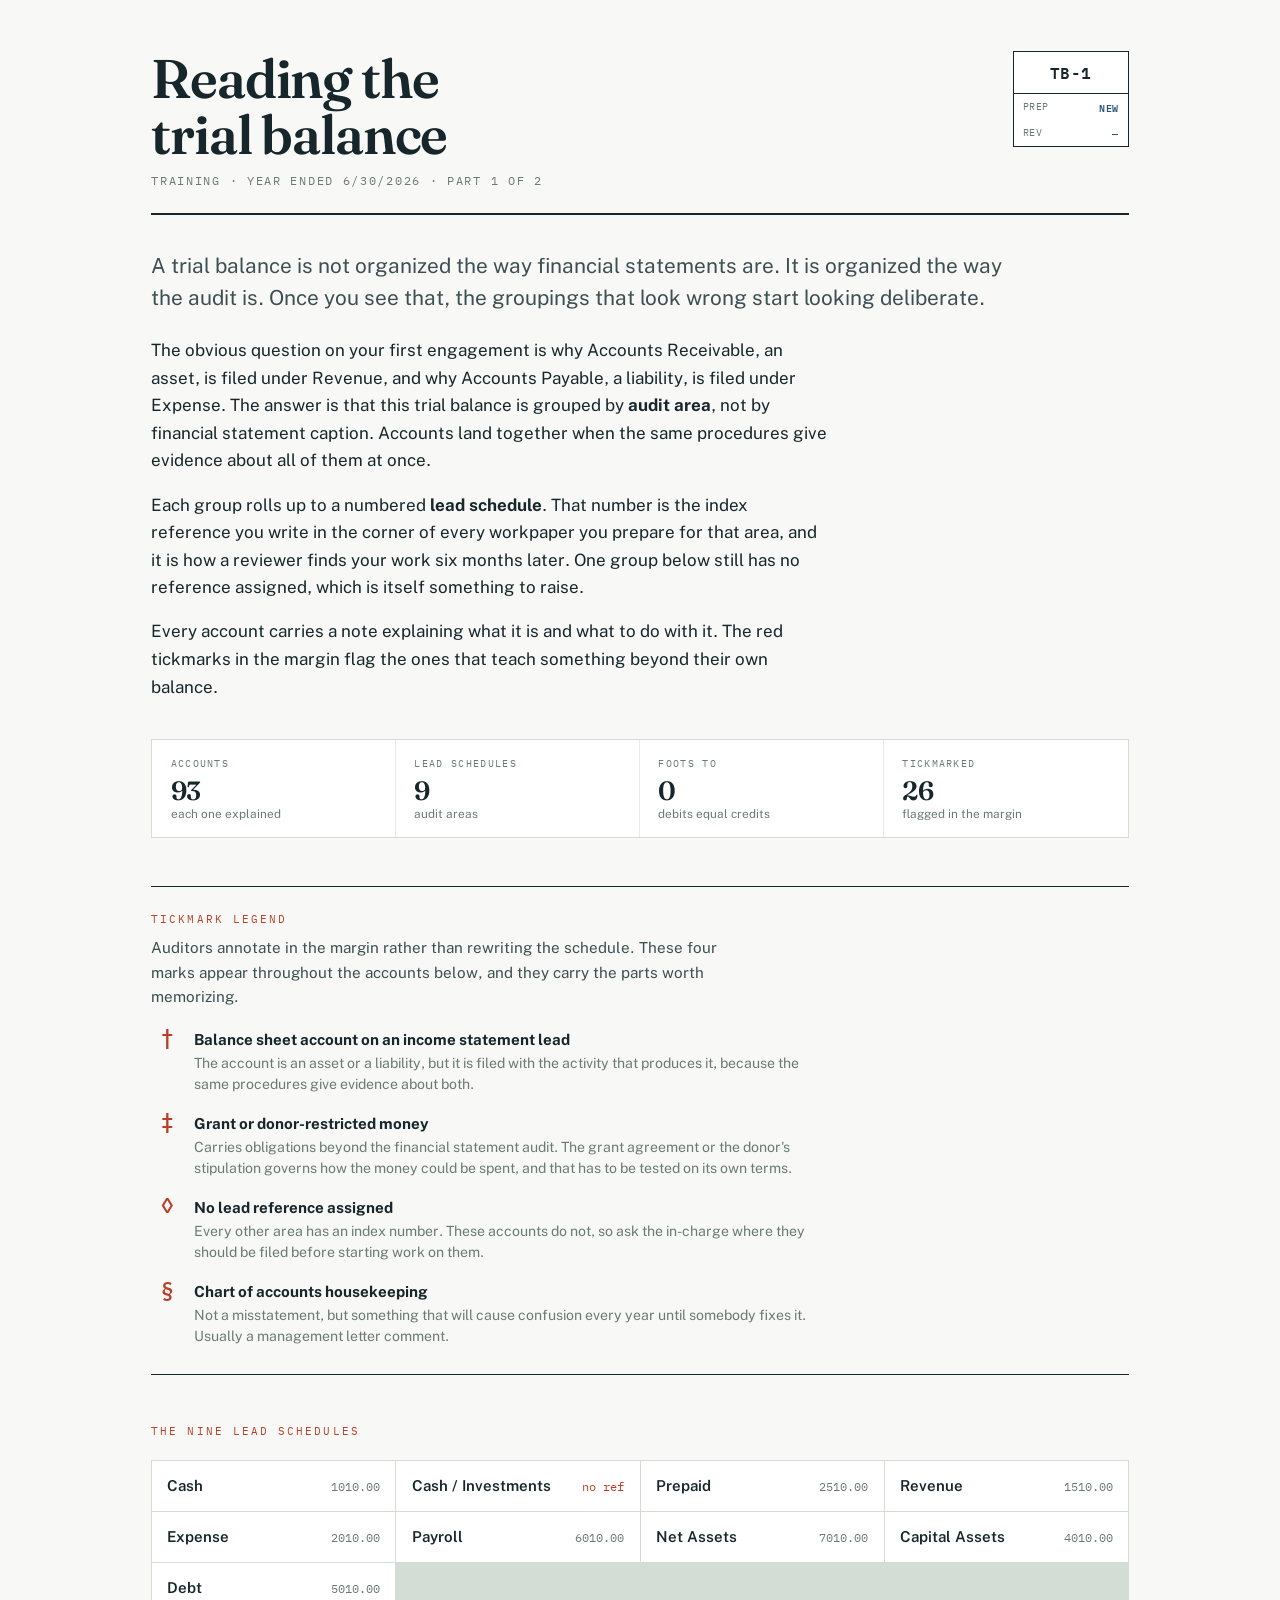
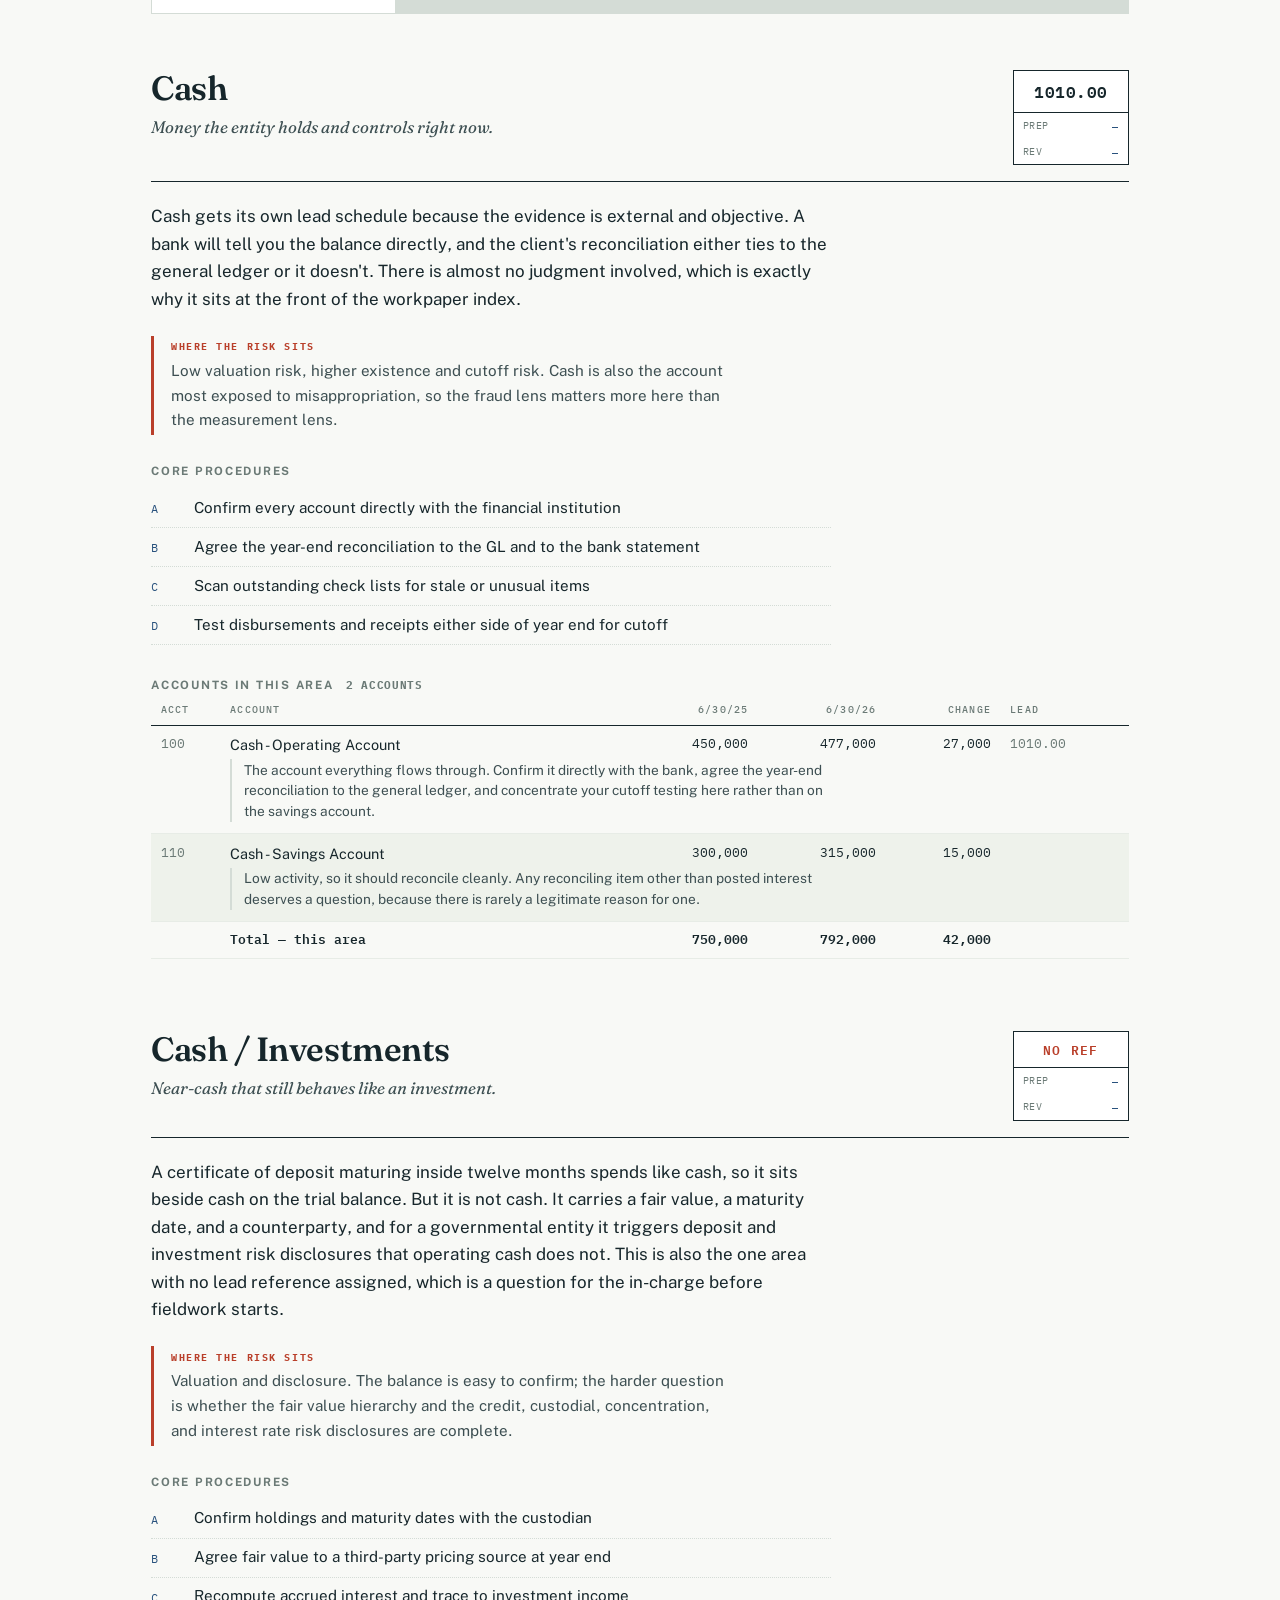
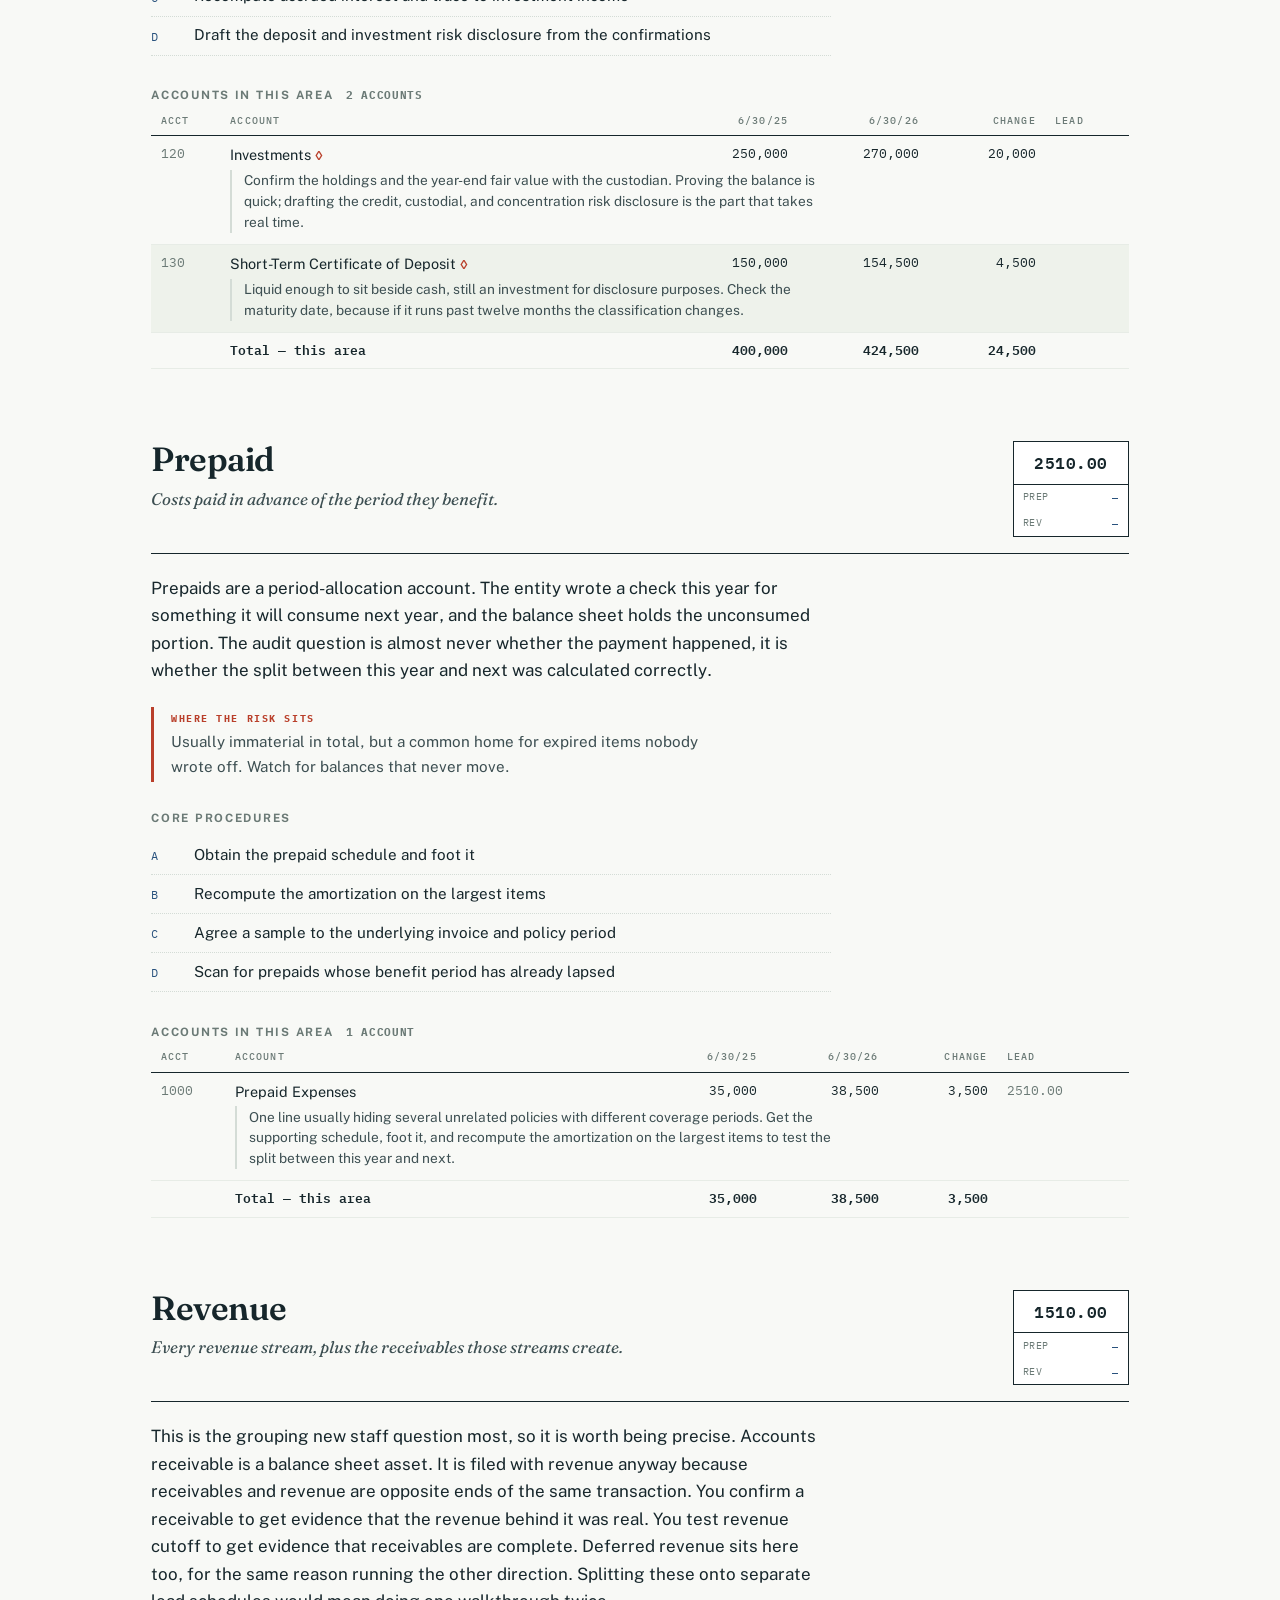
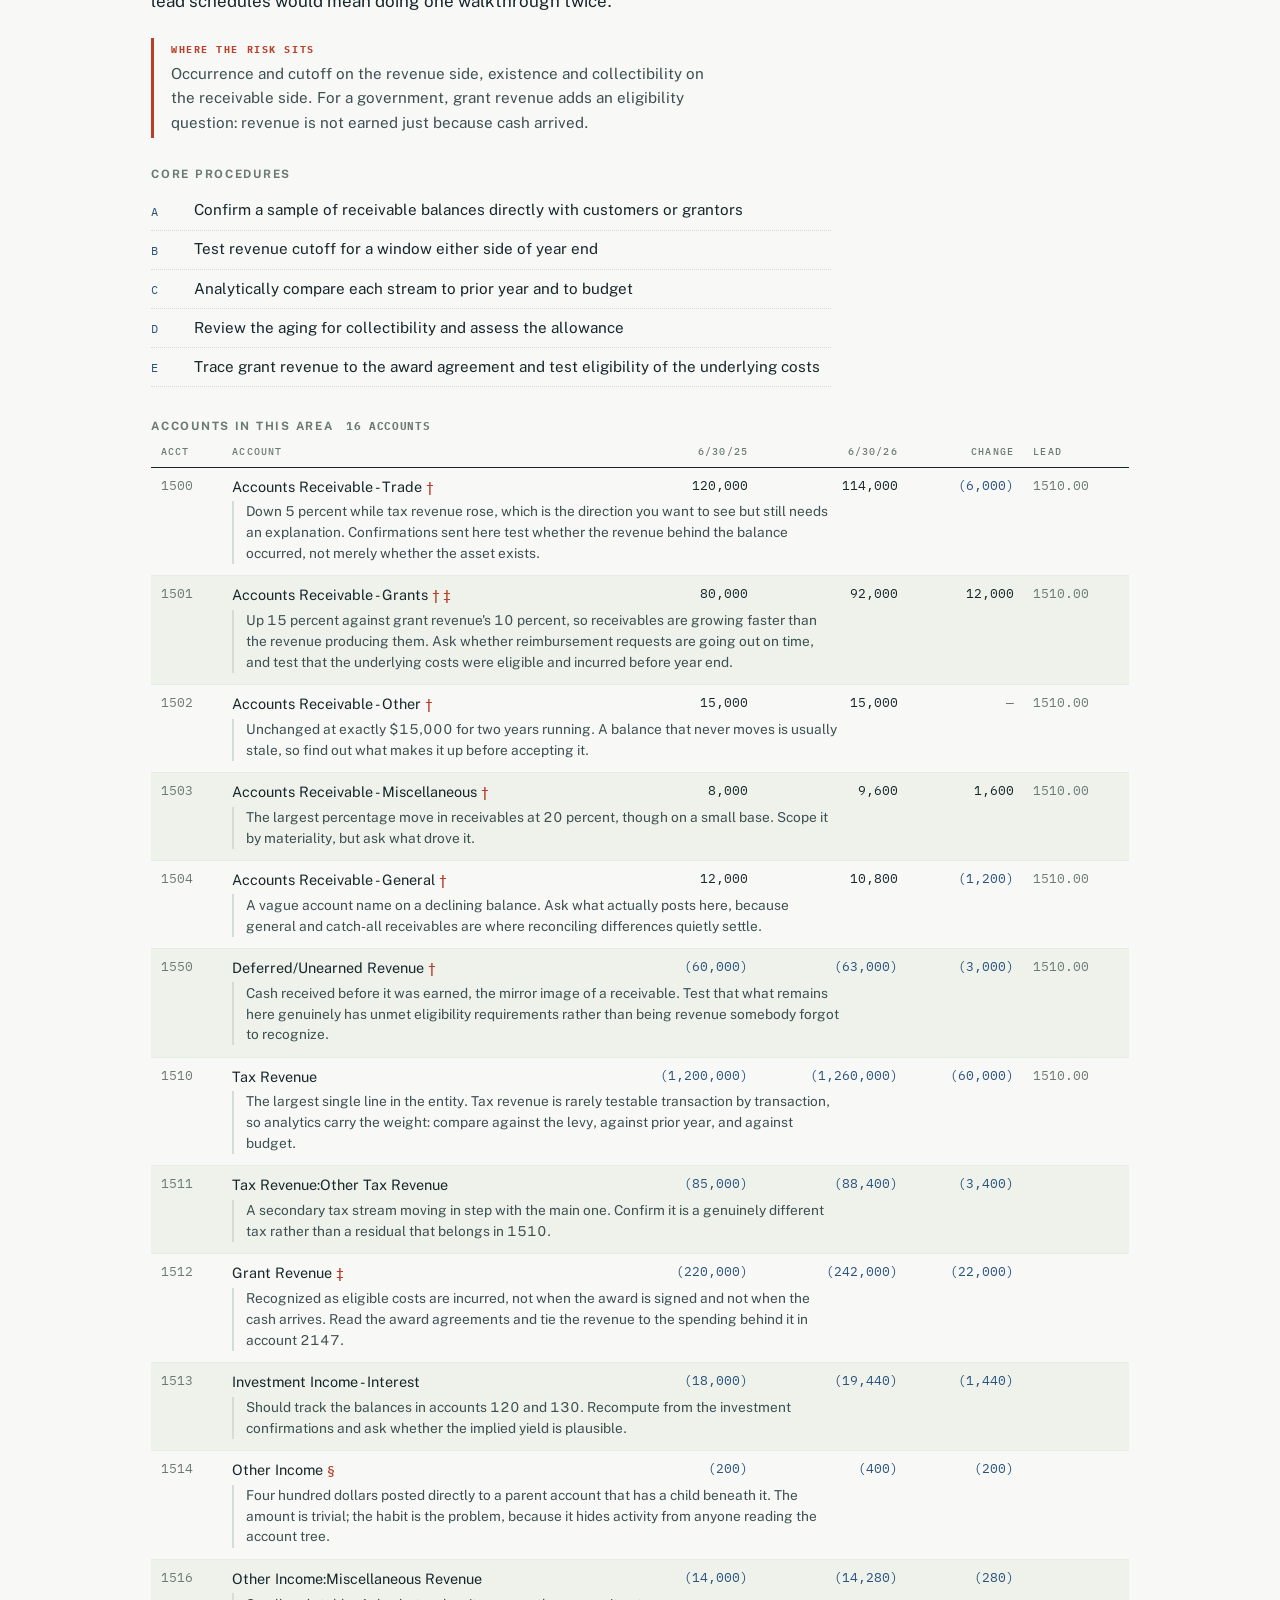
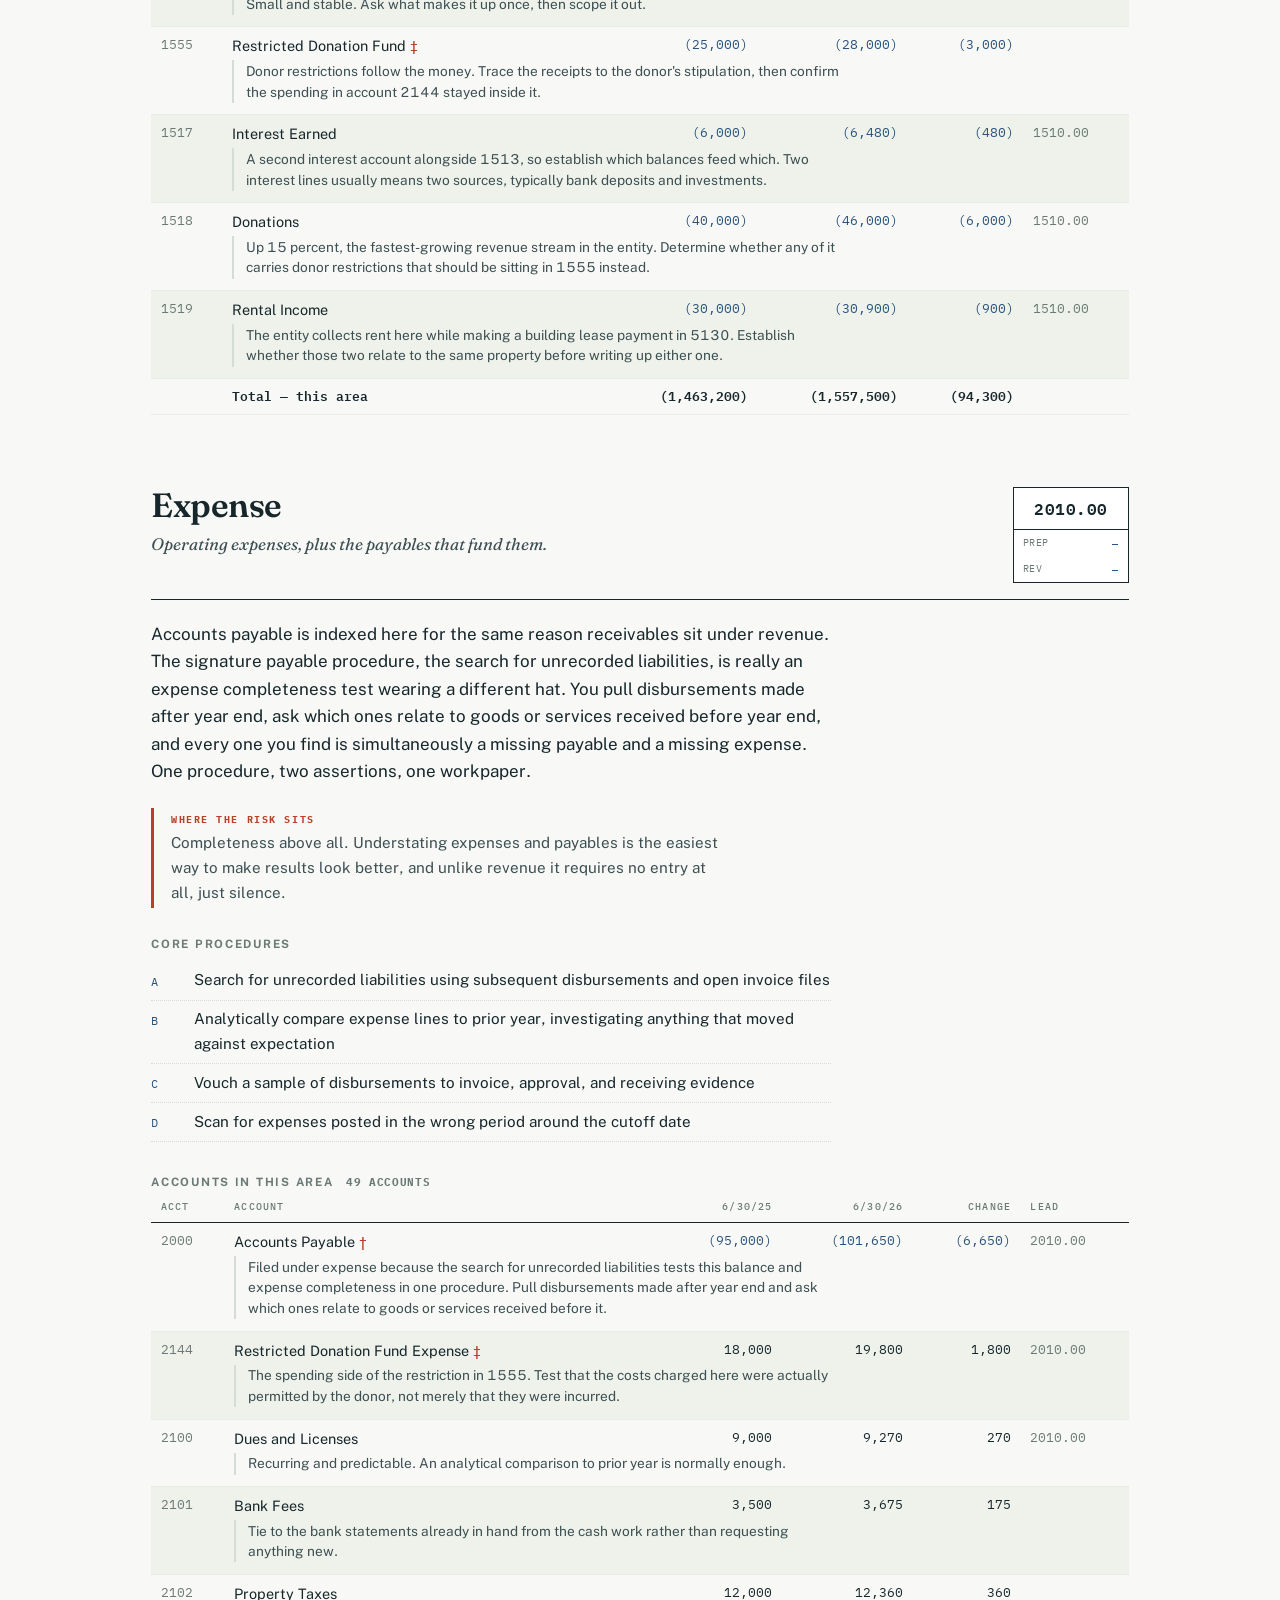
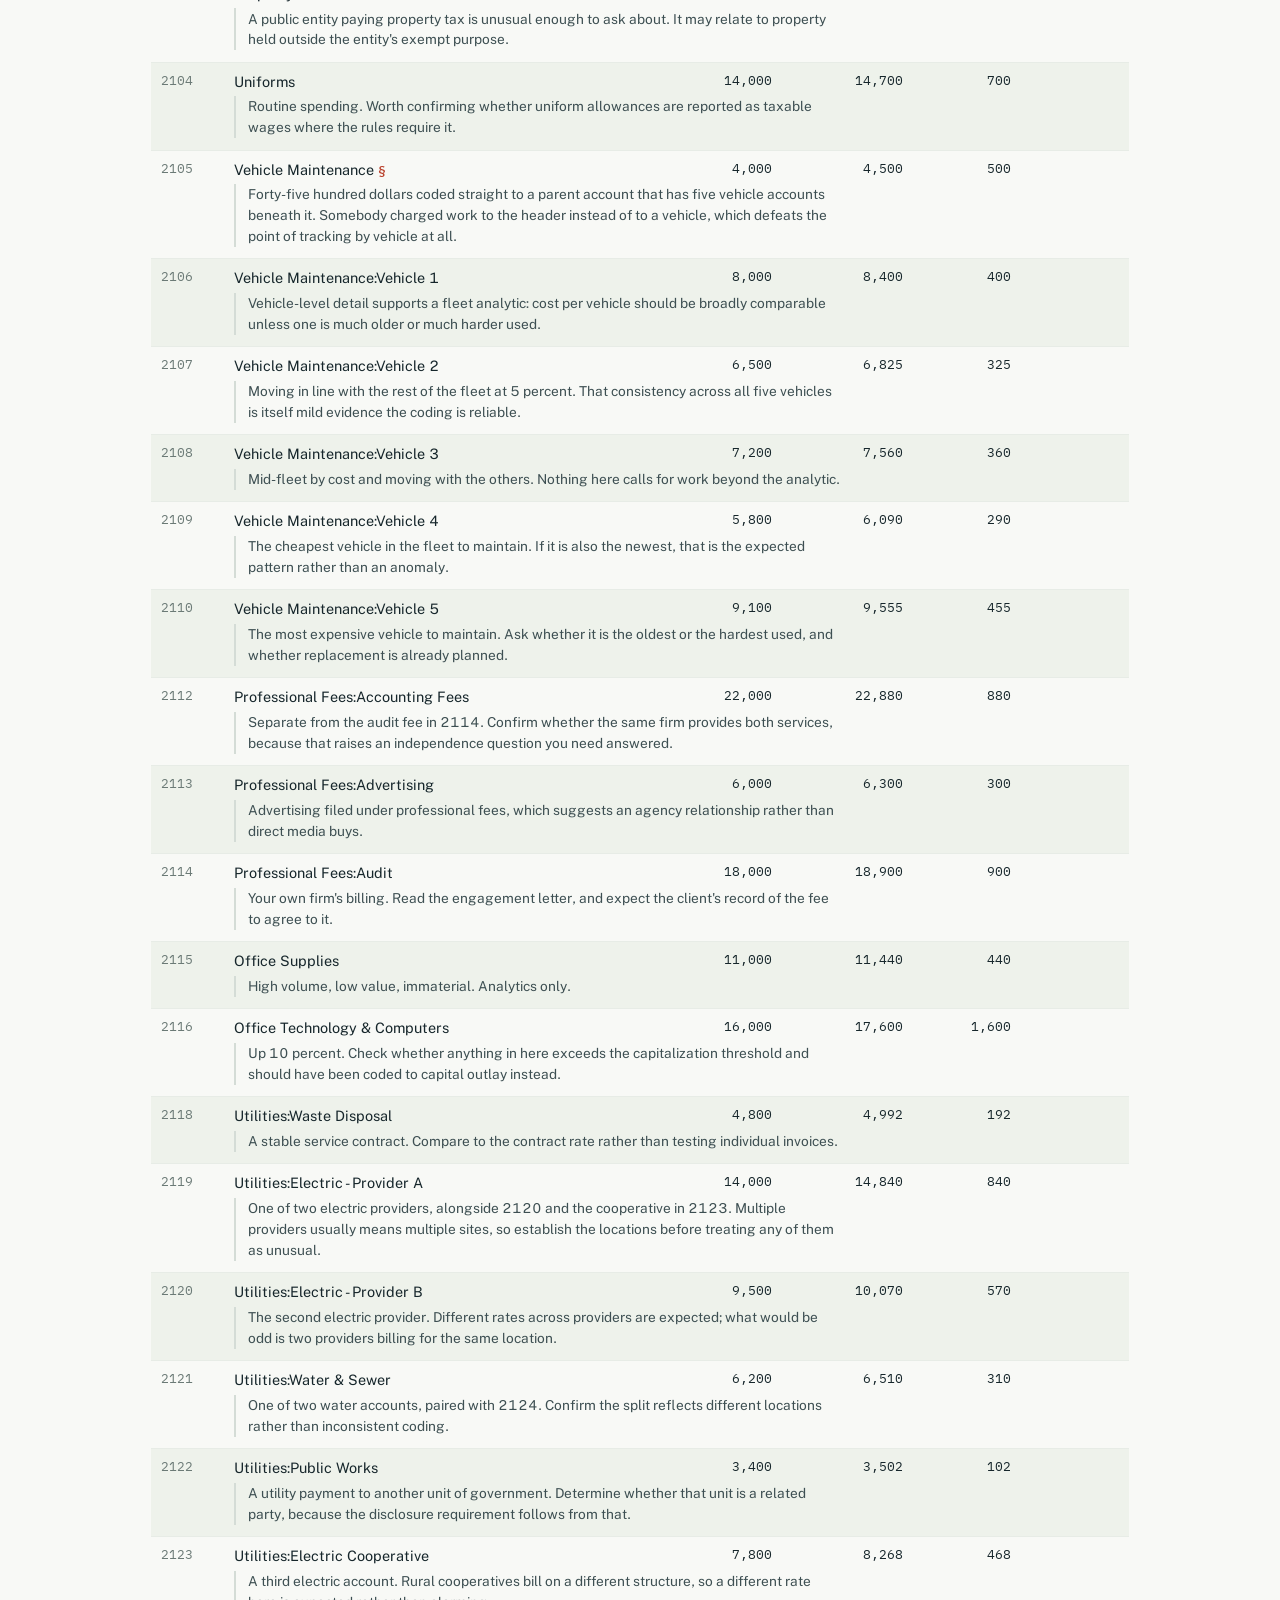
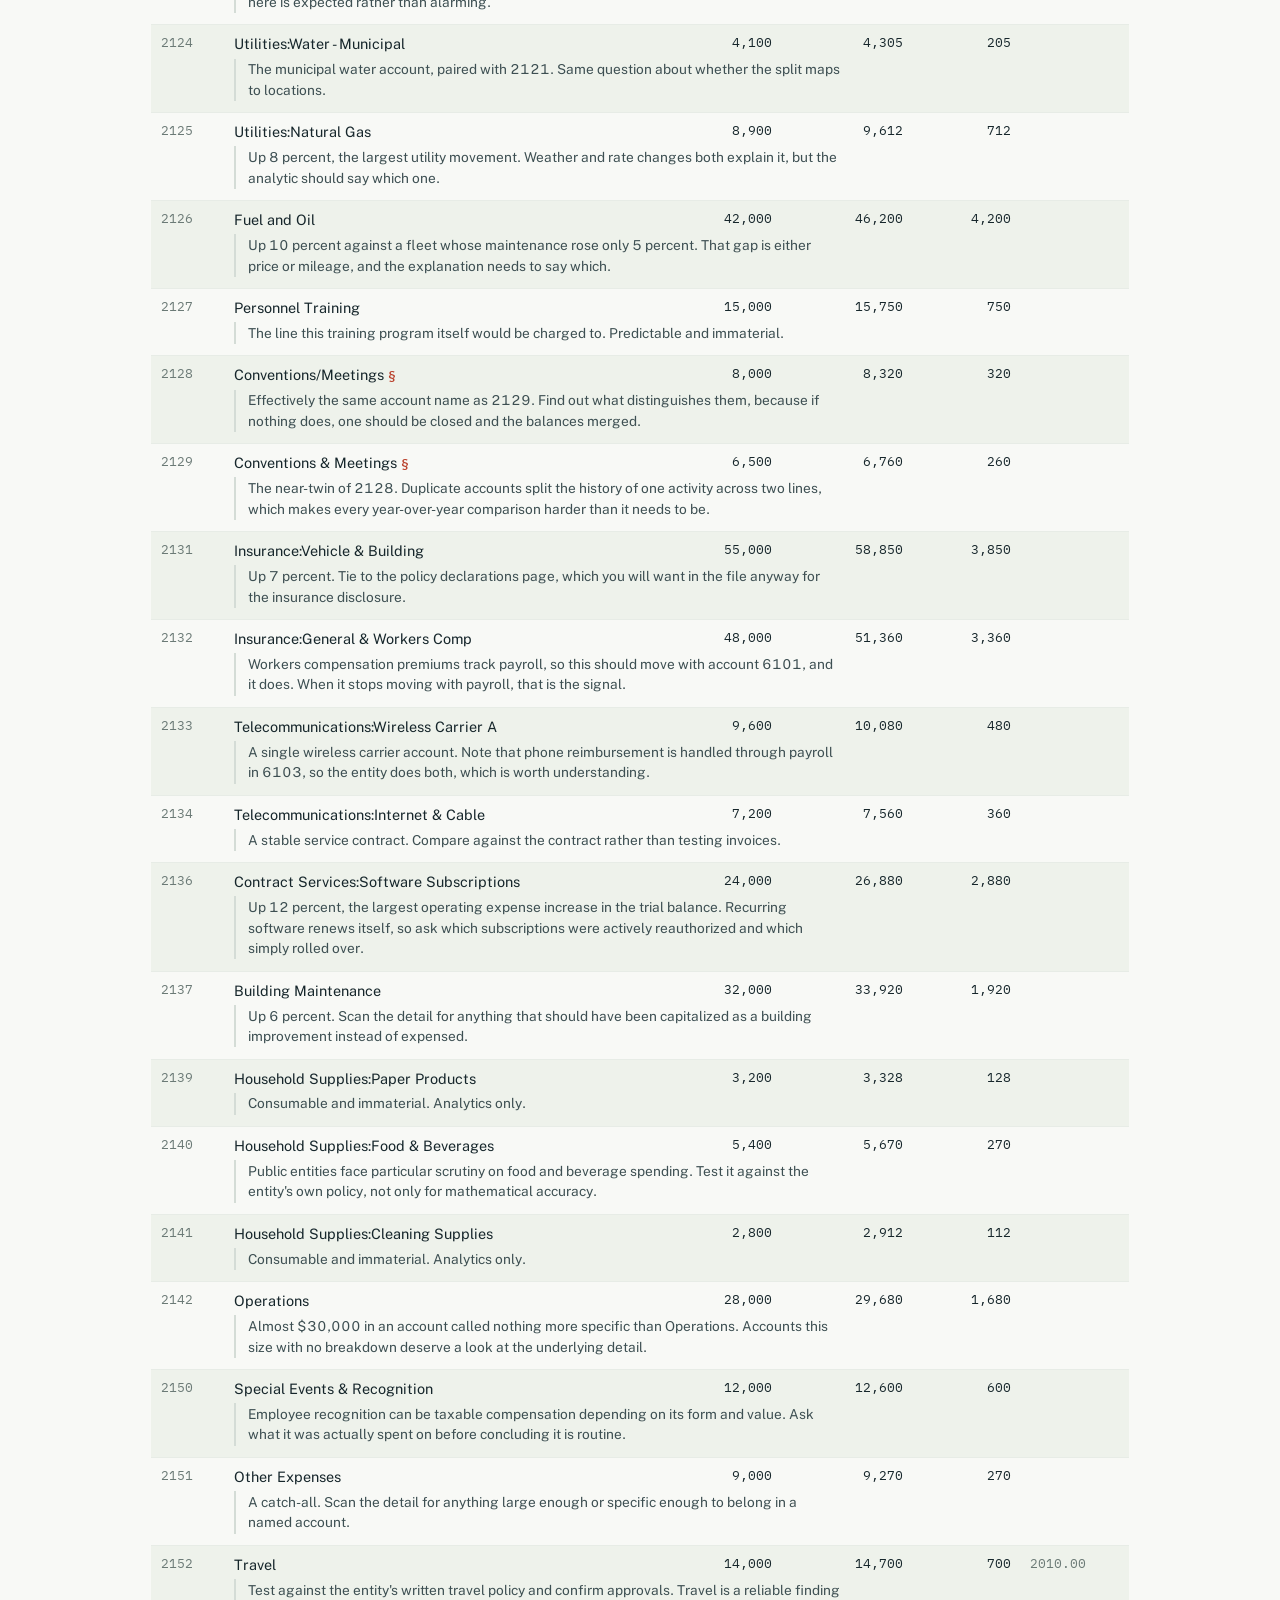
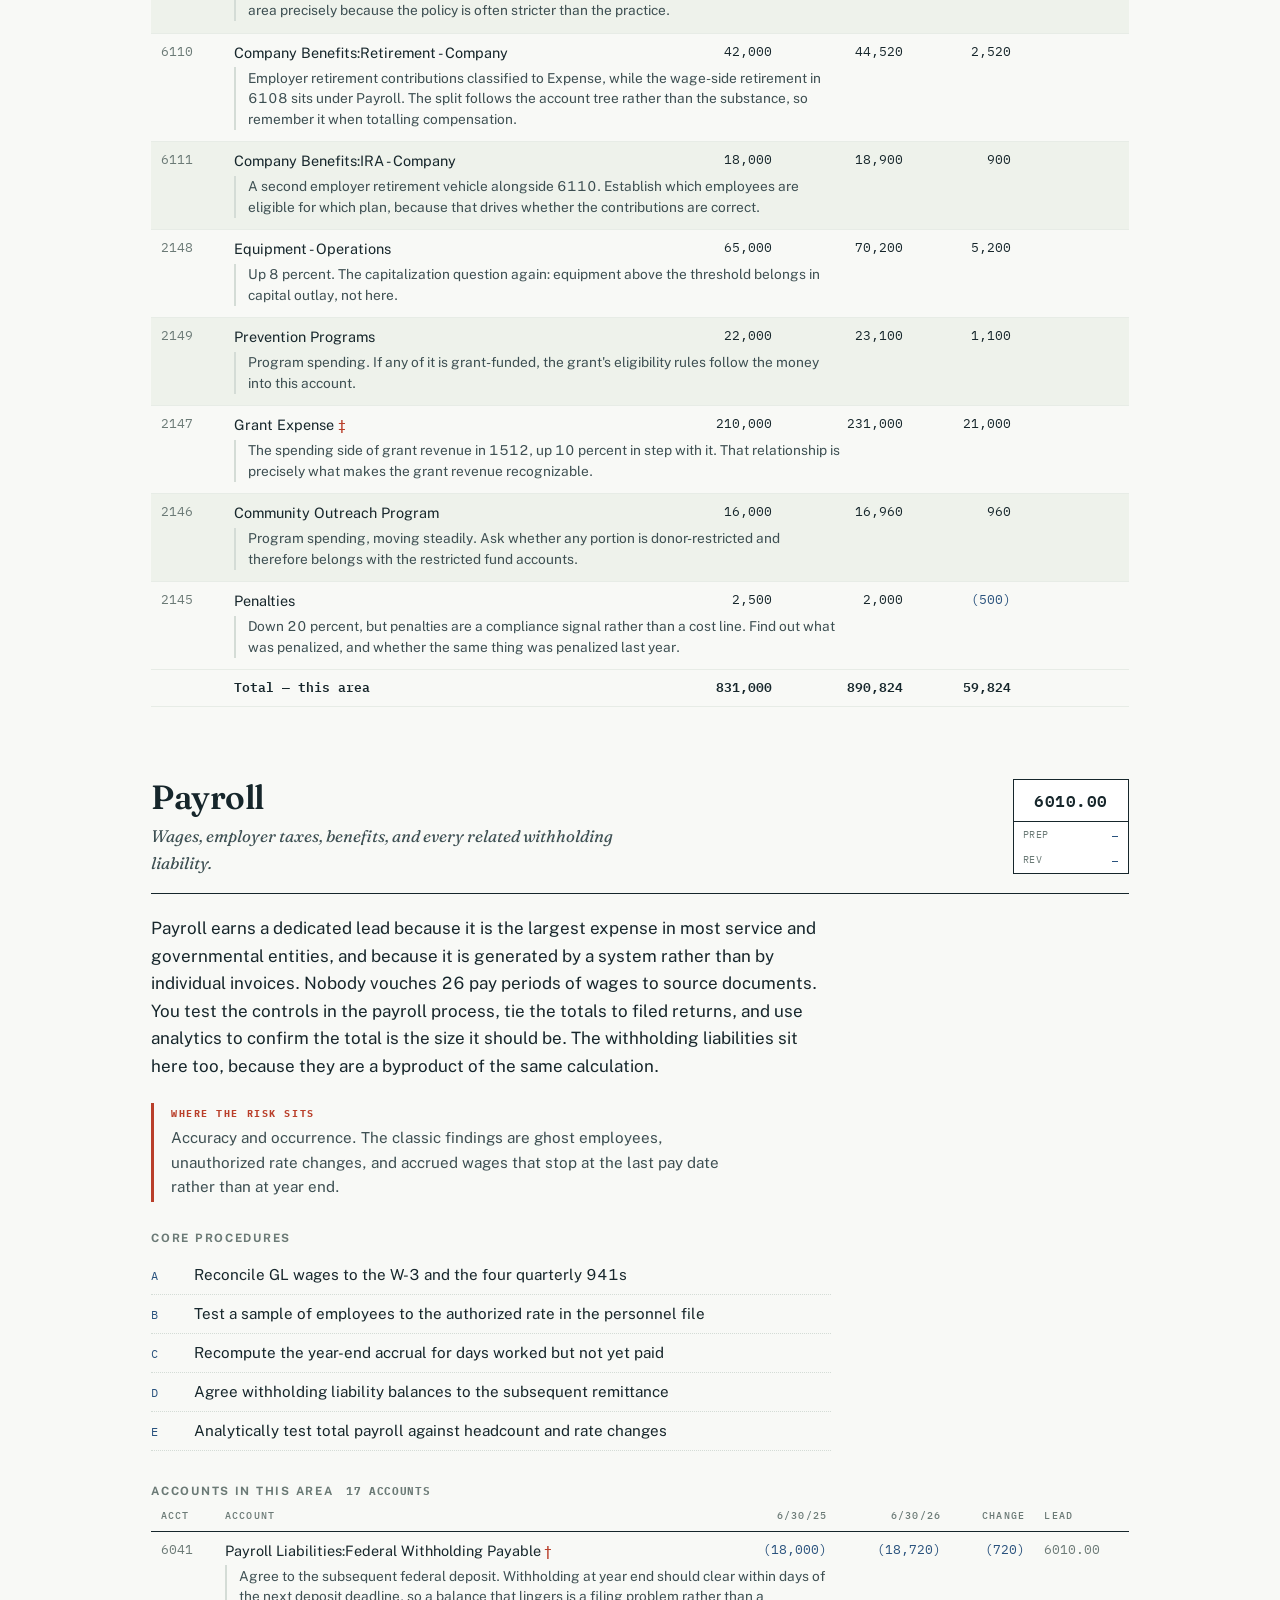
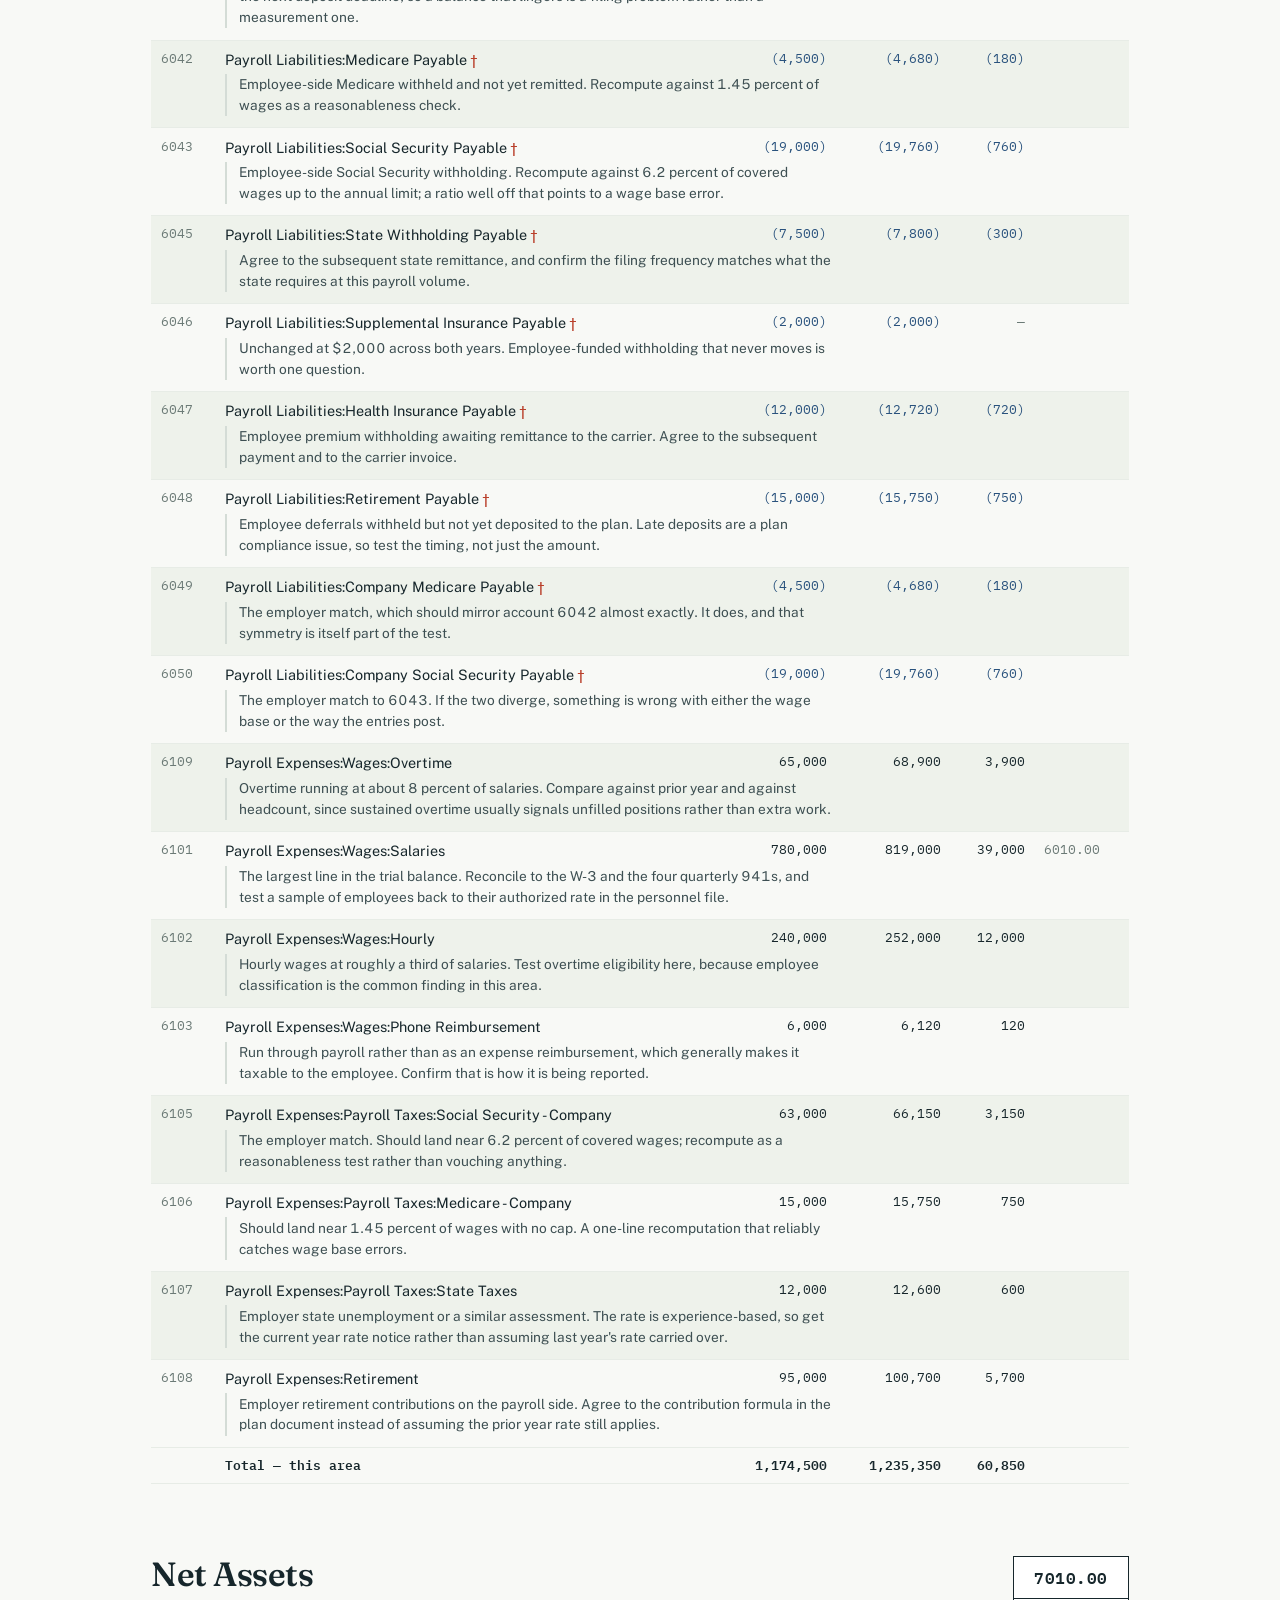
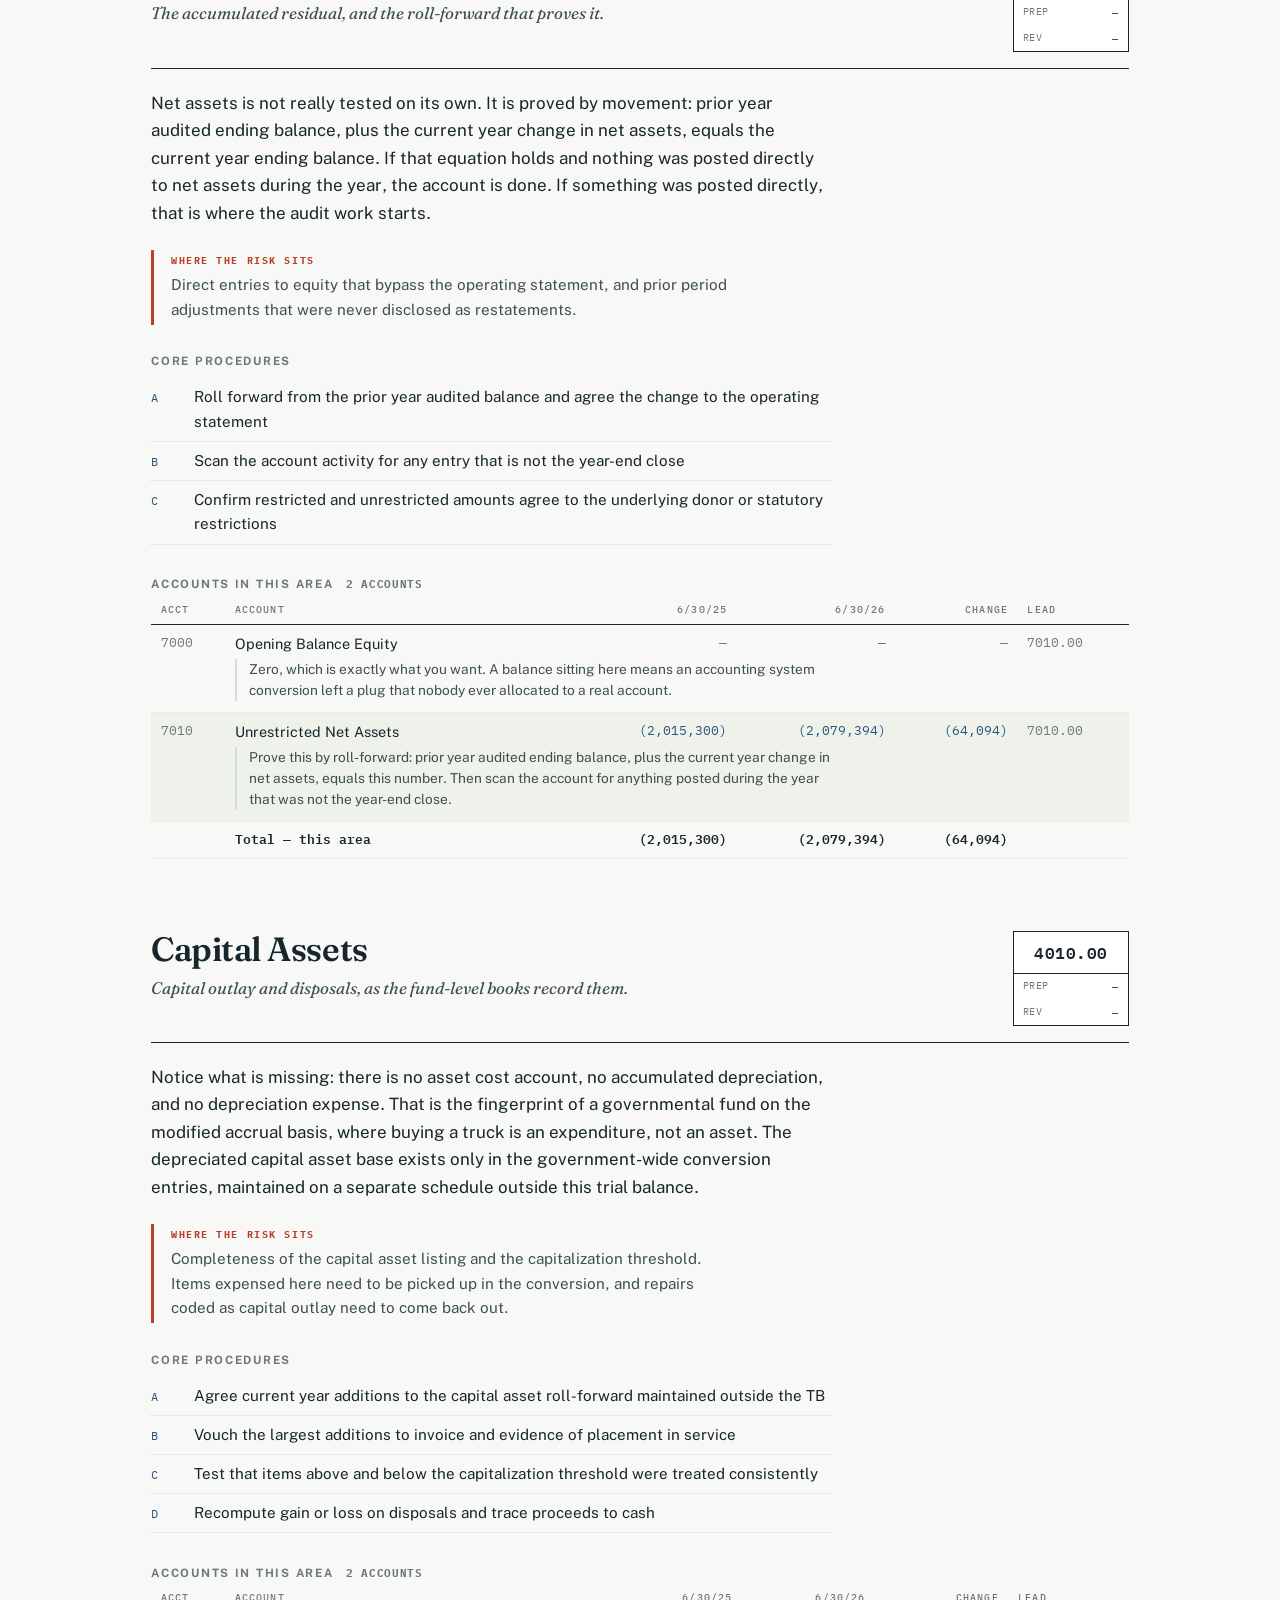
==== index.html @ 147474da "Add files via upload" ====
<!DOCTYPE html>
<html lang="en">
<head>
<meta charset="utf-8">
<meta name="viewport" content="width=device-width, initial-scale=1">
<title>Reading the Trial Balance — New Staff Audit Training</title>
<meta name="description" content="How each account on the trial balance maps to an audit lead schedule, and why.">
<link rel="preconnect" href="https://fonts.googleapis.com">
<link rel="preconnect" href="https://fonts.gstatic.com" crossorigin>
<link href="https://fonts.googleapis.com/css2?family=Fraunces:ital,opsz,wght@0,9..144,400..700;1,9..144,400..600&family=IBM+Plex+Mono:wght@400;500;600&family=Public+Sans:wght@400;500;600;700&display=swap" rel="stylesheet">
<link rel="stylesheet" href="styles.css">
</head>
<body>
<a class="skip-link" href="#schedules">Skip to the lead schedules</a>

<div class="shell">

  <header class="sheet-head">
    <div>
      <h1 class="entity">Reading the<br>trial balance</h1>
      <p class="period">Training &middot; Year ended 6/30/2026 &middot; Part 1 of 2</p>
    </div>
    <div class="index-box">
      <span class="ref">TB-1</span>
      <span class="by">Prep <b>NEW</b></span>
      <span class="by">Rev <b>&mdash;</b></span>
    </div>
  </header>

  <p class="lede">
    A trial balance is not organized the way financial statements are. It is organized
    the way the audit is. Once you see that, the groupings that look wrong start looking
    deliberate.
  </p>

  <div class="prose">
    <p>
      The obvious question on your first engagement is why Accounts Receivable, an asset,
      is filed under Revenue, and why Accounts Payable, a liability, is filed under Expense.
      The answer is that this trial balance is grouped by <b>audit area</b>, not by financial
      statement caption. Accounts land together when the same procedures give evidence
      about all of them at once.
    </p>
    <p>
      Each group rolls up to a numbered <b>lead schedule</b>. That number is the index
      reference you write in the corner of every workpaper you prepare for that area, and
      it is how a reviewer finds your work six months later. One group below still has no
      reference assigned, which is itself something to raise.
    </p>
    <p>
      Every account carries a note explaining what it is and what to do with it. The red
      tickmarks in the margin flag the ones that teach something beyond their own balance.
    </p>
  </div>

  <dl class="foots" id="foots"></dl>

  <section class="legend">
    <p class="eyebrow">Tickmark legend</p>
    <p style="margin:0;max-width:var(--measure);font-size:0.95rem;color:var(--ink-soft)">
      Auditors annotate in the margin rather than rewriting the schedule. These four marks
      appear throughout the accounts below, and they carry the parts worth memorizing.
    </p>
    <ul id="legend"></ul>
  </section>

  <p class="eyebrow" id="schedules">The nine lead schedules</p>
  <nav class="toc" id="toc" aria-label="Lead schedules"></nav>

  <main id="leads"></main>

  <section class="cta">
    <div>
      <h2>Part 2: test yourself</h2>
      <p>Accounts are drawn at random from all 101 in this trial balance, mixed with
         questions about why the groupings work the way they do.</p>
    </div>
    <a class="btn" href="quiz.html">Start the quiz</a>
  </section>

  <p class="foot-note">
    Balances are the adjusted 6/30/2025 and 6/30/2026 columns from the source trial balance.
    Credits are shown in parentheses. No adjusting entries have been posted, so unadjusted
    and adjusted current-year balances are identical. This is training material built on a
    fictional entity.
  </p>

</div>

<script src="tb-data.js"></script>
<script>
(function () {
  "use strict";

  var money = function (n) {
    if (n === 0) return "\u2014";
    var s = Math.abs(n).toLocaleString("en-US");
    return n < 0 ? "(" + s + ")" : s;
  };

  var esc = function (s) {
    return String(s).replace(/[&<>"]/g, function (c) {
      return { "&": "&amp;", "<": "&lt;", ">": "&gt;", '"': "&quot;" }[c];
    });
  };

  var byCat = {};
  ACCOUNTS.forEach(function (a) {
    (byCat[a.cls] = byCat[a.cls] || []).push(a);
  });

  /* ---- foot summary ---- */
  var totalCY = ACCOUNTS.reduce(function (s, a) { return s + a.cy; }, 0);
  var marked = ACCOUNTS.filter(function (a) { return a.ticks.length; }).length;
  document.getElementById("foots").innerHTML = [
    ["Accounts", ACCOUNTS.length, "each one explained"],
    ["Lead schedules", CATEGORIES.length, "audit areas"],
    ["Foots to", money(totalCY) === "\u2014" ? "0" : money(totalCY), "debits equal credits"],
    ["Tickmarked", marked, "flagged in the margin"]
  ].map(function (r) {
    return "<div><dt>" + r[0] + "</dt><dd>" + r[1] + "<small>" + r[2] + "</small></dd></div>";
  }).join("");

  /* ---- tickmark legend ---- */
  document.getElementById("legend").innerHTML = Object.keys(TICKS).map(function (k) {
    var t = TICKS[k];
    return '<li><span class="mk">' + t.mark + "</span><span><b>" + esc(t.label) +
           '</b><span class="d">' + esc(t.detail) + "</span></span></li>";
  }).join("");

  /* ---- contents ---- */
  document.getElementById("toc").innerHTML = CATEGORIES.map(function (c) {
    var ref = c.lead ? esc(c.lead) : "no ref";
    return '<a href="#' + slug(c.key) + '"><span class="nm">' + esc(c.name) +
           '</span><span class="rf' + (c.lead ? "" : " none") + '">' + ref + "</span></a>";
  }).join("");

  function slug(s) {
    return s.toLowerCase().replace(/[^a-z0-9]+/g, "-").replace(/^-|-$/g, "");
  }

  /* ---- lead schedules ---- */
  var out = CATEGORIES.map(function (c) {
    var rows = byCat[c.key] || [];
    var h = '<section class="lead" id="' + slug(c.key) + '">';

    h += '<div class="lead-head"><div>';
    h += '<h2 class="section-title">' + esc(c.name) + "</h2>";
    h += '<p class="tagline">' + esc(c.tagline) + "</p>";
    h += "</div>" + indexBox(c) + "</div>";

    h += '<div class="why"><p>' + esc(c.why) + "</p></div>";

    h += '<div class="risk"><b>Where the risk sits</b>' + esc(c.risk) + "</div>";

    h += '<h3 class="sub">Core procedures</h3>';
    h += '<ol class="testing">' + c.testing.map(function (t) {
      return "<li><span>" + esc(t) + "</span></li>";
    }).join("") + "</ol>";

    h += '<h3 class="sub">Accounts in this area <span class="rowcount">&nbsp;' +
         rows.length + (rows.length === 1 ? " account" : " accounts") + "</span></h3>";
    h += ledger(rows);

    return h + "</section>";
  }).join("");

  document.getElementById("leads").innerHTML = out;

  function indexBox(c) {
    var ref = c.lead
      ? '<span class="ref">' + esc(c.lead) + "</span>"
      : '<span class="ref none">NO REF</span>';
    var sub = c.sublead
      ? '<span class="by">Sub <b>' + esc(c.sublead) + "</b></span>"
      : '<span class="by">Prep <b>&mdash;</b></span>';
    return '<div class="index-box">' + ref + sub + '<span class="by">Rev <b>&mdash;</b></span></div>';
  }

  function ledger(rows) {
    var t = '<div class="ledger-wrap"><table class="ledger">';
    t += "<thead><tr><th>Acct</th><th>Account</th>" +
         '<th class="n">6/30/25</th><th class="n">6/30/26</th><th class="n">Change</th>' +
         "<th>Lead</th></tr></thead><tbody>";

    rows.forEach(function (a, i) {
      var marks = a.ticks.map(function (k) {
        return '<span class="tick" title="' + esc(TICKS[k].label) + '">' + TICKS[k].mark + "</span>";
      }).join("");

      // Every account now carries a note, so the stripe alternates per
      // account and the pair reads as one band.
      var bar = i % 2 === 1 ? " bar" : "";

      var chg = a.cy - a.py;
      t += '<tr class="acct' + bar + (a.note ? " has-note" : "") + '">';
      t += '<td class="no">' + a.acct + "</td>";
      t += '<td class="nm">' + esc(a.name) + marks + "</td>";
      t += cell(a.py) + cell(a.cy) + cell(chg);
      t += '<td class="no">' + (a.lead ? esc(a.lead) : "") + "</td>";
      t += "</tr>";

      if (a.note) {
        t += '<tr class="note' + bar + '"><td></td>' +
             '<td colspan="5"><div class="txt">' + esc(a.note) + "</div></td></tr>";
      }
    });

    var sPy = rows.reduce(function (s, a) { return s + a.py; }, 0);
    var sCy = rows.reduce(function (s, a) { return s + a.cy; }, 0);
    t += "</tbody><tfoot><tr><td></td><td>Total &mdash; this area</td>" +
         '<td class="num">' + money(sPy) + '</td><td class="num">' + money(sCy) +
         '</td><td class="num">' + money(sCy - sPy) + "</td><td></td></tr></tfoot>";
    return t + "</table></div>";
  }

  function cell(n) {
    var cls = "num" + (n < 0 ? " neg" : n === 0 ? " zero" : "");
    return '<td class="' + cls + '">' + money(n) + "</td>";
  }
})();
</script>
</body>
</html>
---- styles.css ----
/* ---------------------------------------------------------------
   Audit Training — visual system
   Derived from the physical workpaper: green-bar ledger paper,
   red-pencil tickmarks, blue-pen signoffs, boxed index references.
   --------------------------------------------------------------- */

:root {
  --ink:        #16262B;
  --ink-soft:   #3D4F52;
  --muted:      #6B7A76;
  --paper:      #F8F9F6;
  --paper-lift: #FFFFFF;
  --greenbar:   #EEF2EB;
  --rule:       #D4DCD6;
  --rule-soft:  #E7ECE6;
  --pencil:     #B93F2A;
  --signoff:    #29527D;

  --display: "Fraunces", Georgia, serif;
  --body: "Public Sans", -apple-system, BlinkMacSystemFont, "Segoe UI", sans-serif;
  --mono: "IBM Plex Mono", ui-monospace, "SF Mono", Menlo, monospace;

  --measure: 68ch;
  --gutter: clamp(1.1rem, 4vw, 3.5rem);
}

*, *::before, *::after { box-sizing: border-box; }

html { -webkit-text-size-adjust: 100%; }

body {
  margin: 0;
  background: var(--paper);
  color: var(--ink);
  font-family: var(--body);
  font-size: 17px;
  line-height: 1.62;
  font-variant-numeric: tabular-nums;
}

/* The ledger texture now lives only where it belongs — in the account
   tables. A page-wide ruling competed with the type at every size. */

.shell {
  position: relative;
  z-index: 1;
  max-width: 1080px;
  margin: 0 auto;
  padding: 0 var(--gutter) 6rem;
}

a { color: var(--signoff); text-decoration-thickness: 1px; text-underline-offset: 2px; }
a:hover { color: var(--pencil); }

:focus-visible {
  outline: 2px solid var(--pencil);
  outline-offset: 3px;
}

/* ---------------- Workpaper header ---------------- */

.sheet-head {
  display: flex;
  justify-content: space-between;
  align-items: flex-start;
  gap: 2rem;
  padding: 3.2rem 0 1.4rem;
  border-bottom: 2px solid var(--ink);
}

.sheet-head .entity {
  font-family: var(--display);
  font-optical-sizing: auto;
  font-weight: 600;
  font-size: clamp(2.1rem, 6vw, 3.4rem);
  line-height: 1.02;
  letter-spacing: -0.021em;
  margin: 0;
}

.sheet-head .period {
  font-family: var(--mono);
  font-size: 0.76rem;
  letter-spacing: 0.14em;
  text-transform: uppercase;
  color: var(--muted);
  margin: 0.55rem 0 0;
}

/* The signature element: a boxed workpaper index reference,
   exactly where it sits on a real schedule. */
.index-box {
  flex: none;
  border: 1.5px solid var(--ink);
  min-width: 116px;
  font-family: var(--mono);
  background: var(--paper-lift);
}
.index-box .ref {
  display: block;
  padding: 0.5rem 0.7rem 0.42rem;
  font-size: 1.02rem;
  font-weight: 600;
  letter-spacing: 0.03em;
  text-align: center;
  border-bottom: 1px solid var(--ink);
}
.index-box .by {
  display: flex;
  justify-content: space-between;
  gap: 0.6rem;
  padding: 0.3rem 0.55rem;
  font-size: 0.62rem;
  letter-spacing: 0.06em;
  text-transform: uppercase;
  color: var(--muted);
}
.index-box .by b {
  color: var(--signoff);
  font-weight: 600;
}
.index-box .ref.none {
  color: var(--pencil);
  font-size: 0.8rem;
  letter-spacing: 0.1em;
}

/* ---------------- Type ---------------- */

.lede {
  font-size: clamp(1.08rem, 2.4vw, 1.3rem);
  line-height: 1.55;
  max-width: var(--measure);
  margin: 2.2rem 0 1.4rem;
  color: var(--ink-soft);
}

.prose { max-width: var(--measure); }
.prose p { margin: 0 0 1.05rem; }

.eyebrow {
  font-family: var(--mono);
  font-size: 0.68rem;
  letter-spacing: 0.19em;
  text-transform: uppercase;
  color: var(--pencil);
  margin: 0 0 0.5rem;
}

h2.section-title {
  font-family: var(--display);
  font-weight: 600;
  font-size: clamp(1.5rem, 3.6vw, 2.1rem);
  letter-spacing: -0.014em;
  line-height: 1.1;
  margin: 0;
}

h3.sub {
  font-family: var(--body);
  font-size: 0.72rem;
  font-weight: 700;
  letter-spacing: 0.15em;
  text-transform: uppercase;
  color: var(--muted);
  margin: 1.7rem 0 0.5rem;
}

/* ---------------- Foot summary ---------------- */

.foots {
  display: grid;
  grid-template-columns: repeat(auto-fit, minmax(150px, 1fr));
  gap: 0;
  border: 1px solid var(--rule);
  background: var(--paper-lift);
  margin: 2.4rem 0 3rem;
}
.foots div {
  padding: 1rem 1.15rem;
  border-right: 1px solid var(--rule-soft);
}
.foots div:last-child { border-right: 0; }
.foots dt {
  font-family: var(--mono);
  font-size: 0.63rem;
  letter-spacing: 0.13em;
  text-transform: uppercase;
  color: var(--muted);
  margin: 0 0 0.3rem;
}
.foots dd {
  margin: 0;
  font-family: var(--display);
  font-size: 1.65rem;
  font-weight: 600;
  line-height: 1;
  letter-spacing: -0.02em;
}
.foots dd small {
  font-family: var(--body);
  font-size: 0.74rem;
  font-weight: 400;
  letter-spacing: 0;
  color: var(--muted);
  display: block;
  margin-top: 0.3rem;
}

/* ---------------- Tickmark legend ---------------- */

.legend {
  border-top: 1px solid var(--ink);
  border-bottom: 1px solid var(--ink);
  padding: 1.5rem 0 1.7rem;
  margin: 3rem 0;
}
.legend ul {
  list-style: none;
  padding: 0;
  margin: 1rem 0 0;
  display: grid;
  gap: 0.95rem;
}
.legend li {
  display: grid;
  grid-template-columns: 2rem 1fr;
  gap: 0.7rem;
  align-items: baseline;
  max-width: var(--measure);
}
.legend .mk {
  font-family: var(--mono);
  color: var(--pencil);
  font-size: 1.3rem;
  font-weight: 600;
  text-align: center;
  line-height: 1;
}
.legend b { display: block; font-size: 0.95rem; }
.legend span.d {
  display: block;
  font-size: 0.88rem;
  color: var(--muted);
  line-height: 1.5;
}

/* ---------------- Contents ---------------- */

.toc {
  display: grid;
  grid-template-columns: repeat(auto-fill, minmax(215px, 1fr));
  gap: 1px;
  background: var(--rule);
  border: 1px solid var(--rule);
  margin: 1.2rem 0 3.5rem;
}
.toc a {
  display: flex;
  justify-content: space-between;
  align-items: baseline;
  gap: 0.7rem;
  padding: 0.8rem 0.95rem;
  background: var(--paper-lift);
  text-decoration: none;
  color: var(--ink);
  transition: background 0.15s ease;
}
.toc a:hover { background: var(--greenbar); color: var(--ink); }
.toc .nm { font-weight: 600; font-size: 0.94rem; }
.toc .rf {
  font-family: var(--mono);
  font-size: 0.74rem;
  color: var(--muted);
  flex: none;
}
.toc .rf.none { color: var(--pencil); }

/* ---------------- Lead schedule ---------------- */

.lead {
  margin: 0 0 4.5rem;
  scroll-margin-top: 1.5rem;
}

.lead-head {
  display: flex;
  justify-content: space-between;
  align-items: flex-start;
  gap: 1.6rem;
  border-bottom: 1.5px solid var(--ink);
  padding-bottom: 1rem;
  margin-bottom: 1.3rem;
}

.tagline {
  font-family: var(--display);
  font-size: 1.05rem;
  font-style: italic;
  color: var(--ink-soft);
  margin: 0.45rem 0 0;
  max-width: 46ch;
}

.why {
  max-width: var(--measure);
  margin: 0 0 1.4rem;
}
.why p { margin: 0 0 0.9rem; }

.risk {
  border-left: 3px solid var(--pencil);
  padding: 0.15rem 0 0.15rem 1.05rem;
  margin: 0 0 1.5rem;
  max-width: calc(var(--measure) - 2rem);
  font-size: 0.95rem;
  color: var(--ink-soft);
}
.risk b {
  font-family: var(--mono);
  font-size: 0.65rem;
  letter-spacing: 0.15em;
  text-transform: uppercase;
  color: var(--pencil);
  display: block;
  margin-bottom: 0.25rem;
}

ol.testing {
  max-width: var(--measure);
  margin: 0 0 1.9rem;
  padding: 0;
  list-style: none;
  counter-reset: step;
}
ol.testing li {
  counter-increment: step;
  display: grid;
  grid-template-columns: 2.1rem 1fr;
  gap: 0.55rem;
  padding: 0.42rem 0;
  border-bottom: 1px dotted var(--rule);
  font-size: 0.95rem;
}
ol.testing li::before {
  content: counter(step, upper-alpha);
  font-family: var(--mono);
  font-size: 0.78rem;
  color: var(--signoff);
  padding-top: 0.15rem;
}

/* ---------------- Ledger table ---------------- */

.ledger-wrap { overflow-x: auto; margin: 0 0 0.5rem; }

table.ledger {
  width: 100%;
  border-collapse: collapse;
  font-size: 0.9rem;
  min-width: 620px;
}
table.ledger thead th {
  font-family: var(--mono);
  font-size: 0.62rem;
  letter-spacing: 0.12em;
  text-transform: uppercase;
  color: var(--muted);
  font-weight: 500;
  text-align: left;
  padding: 0 0.6rem 0.4rem;
  border-bottom: 1.5px solid var(--ink);
  white-space: nowrap;
}
table.ledger thead th.n { text-align: right; }

table.ledger tbody tr.bar { background: var(--greenbar); }

table.ledger td {
  padding: 0.44rem 0.6rem;
  vertical-align: top;
  border-bottom: 1px solid var(--rule-soft);
}
table.ledger td.num {
  font-family: var(--mono);
  font-size: 0.83rem;
  text-align: right;
  white-space: nowrap;
}
table.ledger td.no {
  font-family: var(--mono);
  font-size: 0.79rem;
  color: var(--muted);
  white-space: nowrap;
}
table.ledger td.nm { min-width: 15rem; }
td.num.neg { color: var(--signoff); }
td.num.zero { color: var(--muted); }

.tick {
  font-family: var(--mono);
  color: var(--pencil);
  font-weight: 600;
  font-size: 0.9em;
  margin-left: 0.22rem;
  cursor: help;
}

table.ledger tr.acct.has-note td { border-bottom: 0; padding-bottom: 0.2rem; }

tr.note td {
  border-bottom: 1px solid var(--rule-soft);
  padding: 0 0.6rem 0.7rem;
}
tr.note .txt {
  border-left: 2px solid var(--rule);
  padding: 0.02rem 0 0.02rem 0.75rem;
  font-size: 0.855rem;
  line-height: 1.52;
  color: var(--ink-soft);
  max-width: 76ch;
}


tfoot td {
  font-family: var(--mono);
  font-size: 0.8rem;
  font-weight: 600;
  padding: 0.55rem 0.6rem;
  border-top: 1.5px solid var(--ink);
  border-bottom: 0;
}
tfoot td.num { text-align: right; }

.rowcount {
  font-family: var(--mono);
  font-size: 0.7rem;
  color: var(--muted);
  letter-spacing: 0.06em;
}

/* ---------------- Buttons / CTA ---------------- */

.btn {
  display: inline-block;
  font-family: var(--body);
  font-size: 0.94rem;
  font-weight: 600;
  letter-spacing: 0.01em;
  padding: 0.72rem 1.4rem;
  border: 1.5px solid var(--ink);
  background: var(--ink);
  color: var(--paper);
  cursor: pointer;
  text-decoration: none;
  transition: background 0.15s ease, color 0.15s ease;
}
.btn:hover { background: var(--pencil); border-color: var(--pencil); color: var(--paper); }
.btn.ghost { background: transparent; color: var(--ink); }
.btn.ghost:hover { background: var(--ink); color: var(--paper); }

.cta {
  border: 1.5px solid var(--ink);
  background: var(--paper-lift);
  padding: 2rem 1.9rem;
  margin: 1rem 0 0;
  display: flex;
  justify-content: space-between;
  align-items: center;
  gap: 2rem;
  flex-wrap: wrap;
}
.cta h2 {
  font-family: var(--display);
  font-weight: 600;
  font-size: 1.5rem;
  margin: 0 0 0.4rem;
  letter-spacing: -0.014em;
}
.cta p { margin: 0; color: var(--muted); font-size: 0.94rem; max-width: 48ch; }

.foot-note {
  margin-top: 4rem;
  padding-top: 1.2rem;
  border-top: 1px solid var(--rule);
  font-size: 0.82rem;
  color: var(--muted);
  max-width: var(--measure);
}

/* ---------------- Quiz ---------------- */

.setup { max-width: var(--measure); }

.opt-grid {
  display: grid;
  gap: 0.7rem;
  margin: 1.2rem 0 0;
}
.choice {
  display: block;
  width: 100%;
  text-align: left;
  font: inherit;
  font-size: 0.95rem;
  padding: 0.85rem 1rem;
  background: var(--paper-lift);
  border: 1.5px solid var(--rule);
  cursor: pointer;
  transition: border-color 0.14s ease, background 0.14s ease;
}
.choice:hover:not(:disabled) { border-color: var(--ink); background: var(--greenbar); }
.choice:disabled { cursor: default; }
.choice .kx {
  font-family: var(--mono);
  font-size: 0.74rem;
  color: var(--muted);
  margin-right: 0.7rem;
}
.choice.right { border-color: #2E6B45; background: #E3EFE5; }
.choice.right .kx { color: #2E6B45; }
.choice.wrong { border-color: var(--pencil); background: #F6E4E0; }
.choice.wrong .kx { color: var(--pencil); }

.progress {
  display: flex;
  justify-content: space-between;
  align-items: baseline;
  font-family: var(--mono);
  font-size: 0.7rem;
  letter-spacing: 0.12em;
  text-transform: uppercase;
  color: var(--muted);
  border-bottom: 1px solid var(--rule);
  padding-bottom: 0.55rem;
  margin-bottom: 1.8rem;
}
.progress .bar {
  flex: 1;
  height: 3px;
  background: var(--rule-soft);
  margin: 0 1.2rem;
  position: relative;
  top: -1px;
}
.progress .bar i {
  display: block;
  height: 100%;
  background: var(--pencil);
  transition: width 0.3s ease;
}

.qcard { max-width: var(--measure); }
.qstem {
  font-family: var(--display);
  font-weight: 600;
  font-size: clamp(1.2rem, 3vw, 1.55rem);
  line-height: 1.28;
  letter-spacing: -0.012em;
  margin: 0 0 0.4rem;
}
.qmeta {
  font-family: var(--mono);
  font-size: 0.78rem;
  color: var(--muted);
  margin: 0 0 1.4rem;
}
.qmeta b { color: var(--signoff); font-weight: 500; }

.verdict {
  margin: 1.5rem 0 0;
  border-left: 3px solid var(--rule);
  padding: 0.1rem 0 0.1rem 1.05rem;
}
.verdict.ok { border-left-color: #2E6B45; }
.verdict.no { border-left-color: var(--pencil); }
.verdict .vh {
  font-family: var(--mono);
  font-size: 0.66rem;
  letter-spacing: 0.15em;
  text-transform: uppercase;
  margin: 0 0 0.35rem;
}
.verdict.ok .vh { color: #2E6B45; }
.verdict.no .vh { color: var(--pencil); }
.verdict p { margin: 0; font-size: 0.95rem; color: var(--ink-soft); }

.score {
  font-family: var(--display);
  font-size: clamp(3.4rem, 13vw, 6rem);
  font-weight: 600;
  line-height: 0.92;
  letter-spacing: -0.03em;
  margin: 0.5rem 0 0.2rem;
}
.score span { color: var(--muted); font-size: 0.42em; }

.missed { margin: 2.5rem 0 0; max-width: var(--measure); }
.missed li {
  list-style: none;
  border-top: 1px solid var(--rule);
  padding: 0.9rem 0;
  font-size: 0.92rem;
}
.missed ul { padding: 0; margin: 0.8rem 0 0; }
.missed .mq { font-weight: 600; display: block; margin-bottom: 0.25rem; }
.missed .ma { color: var(--muted); font-size: 0.87rem; }
.missed .ma b { color: var(--signoff); font-weight: 600; }

.controls { display: flex; gap: 0.8rem; flex-wrap: wrap; margin-top: 2rem; }

.skip-link {
  position: absolute;
  left: -9999px;
}
.skip-link:focus {
  left: var(--gutter);
  top: 0.5rem;
  z-index: 10;
  background: var(--ink);
  color: var(--paper);
  padding: 0.5rem 0.9rem;
}

@media (max-width: 620px) {
  body { font-size: 16px; }
  .sheet-head { flex-direction: column-reverse; align-items: flex-start; gap: 1.2rem; }
  .lead-head { flex-direction: column-reverse; align-items: flex-start; gap: 0.9rem; }
  .cta { flex-direction: column; align-items: flex-start; }
  .foots div { border-right: 0; border-bottom: 1px solid var(--rule-soft); }
}

@media (prefers-reduced-motion: reduce) {
  *, *::before, *::after {
    animation-duration: 0.01ms !important;
    transition-duration: 0.01ms !important;
  }
}

@media print {
  body::before { display: none; }
  .cta, .toc { display: none; }
  .lead { break-inside: avoid; }
}
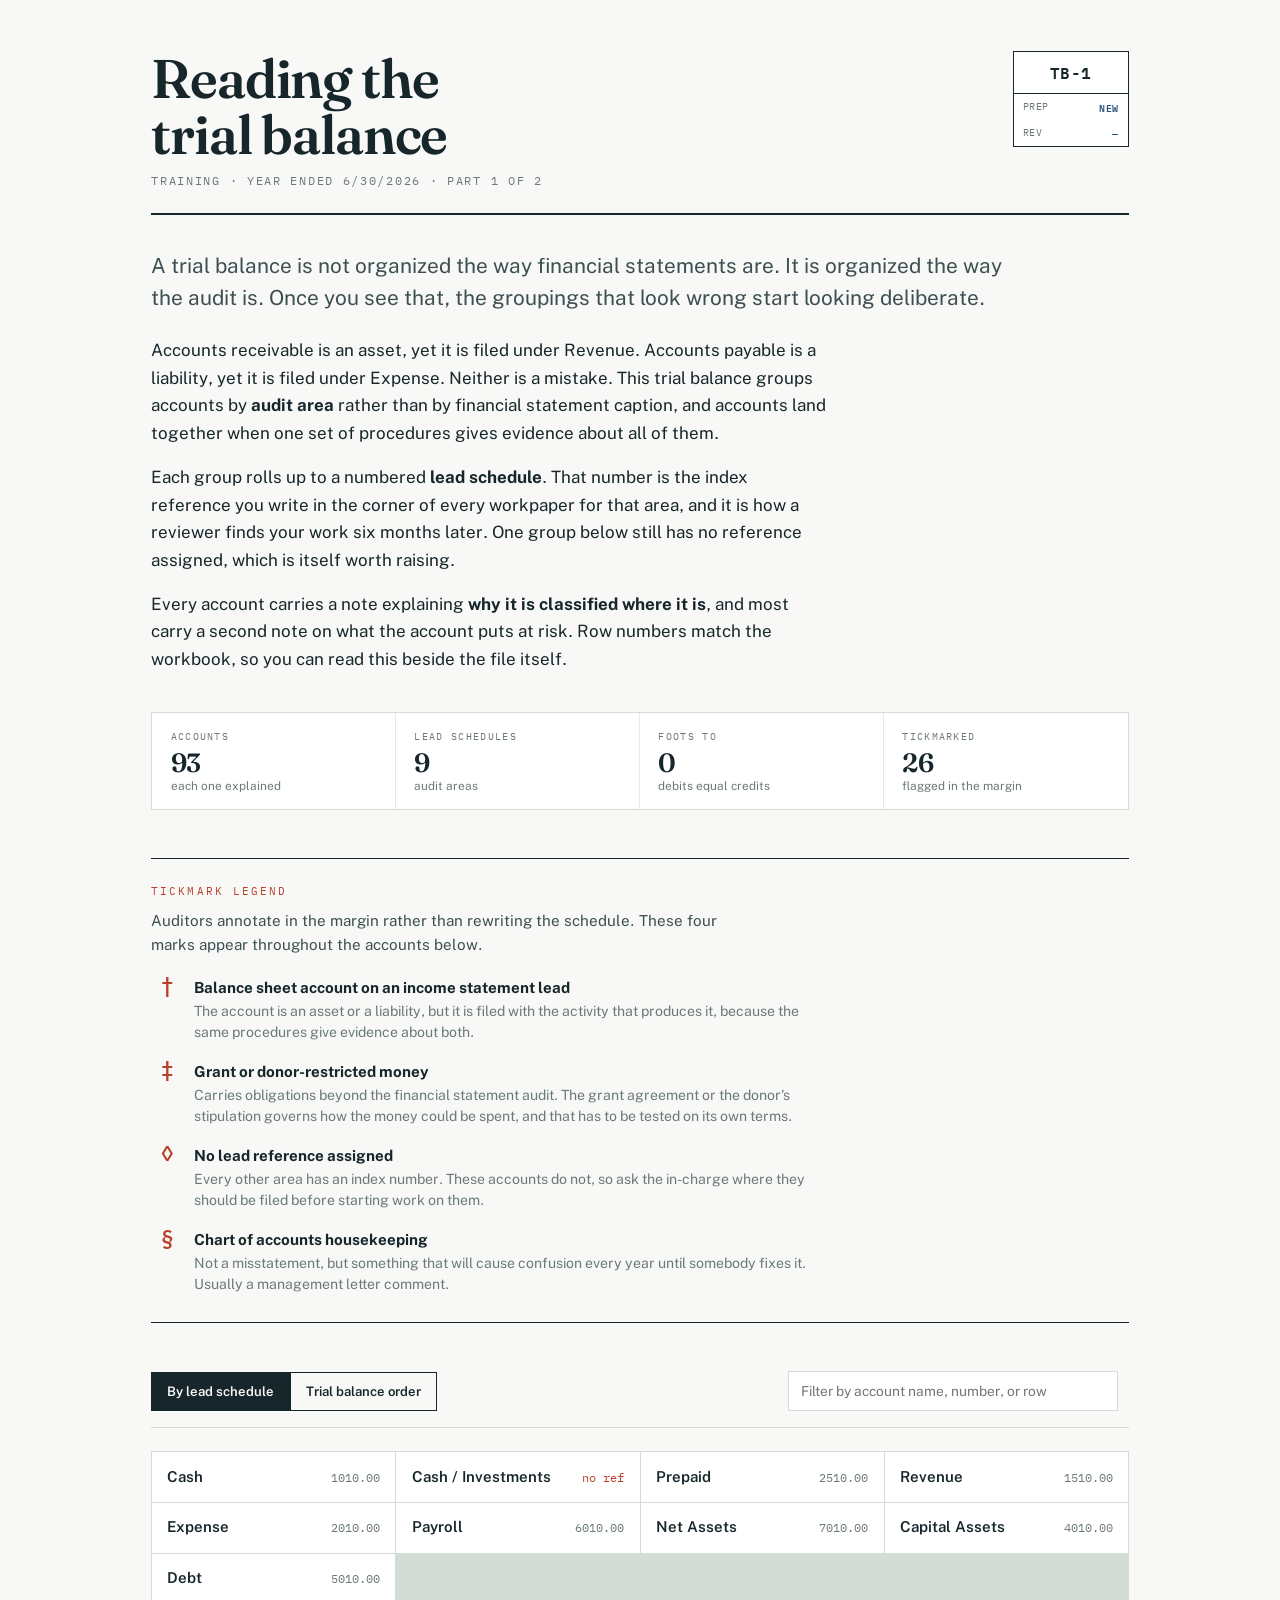
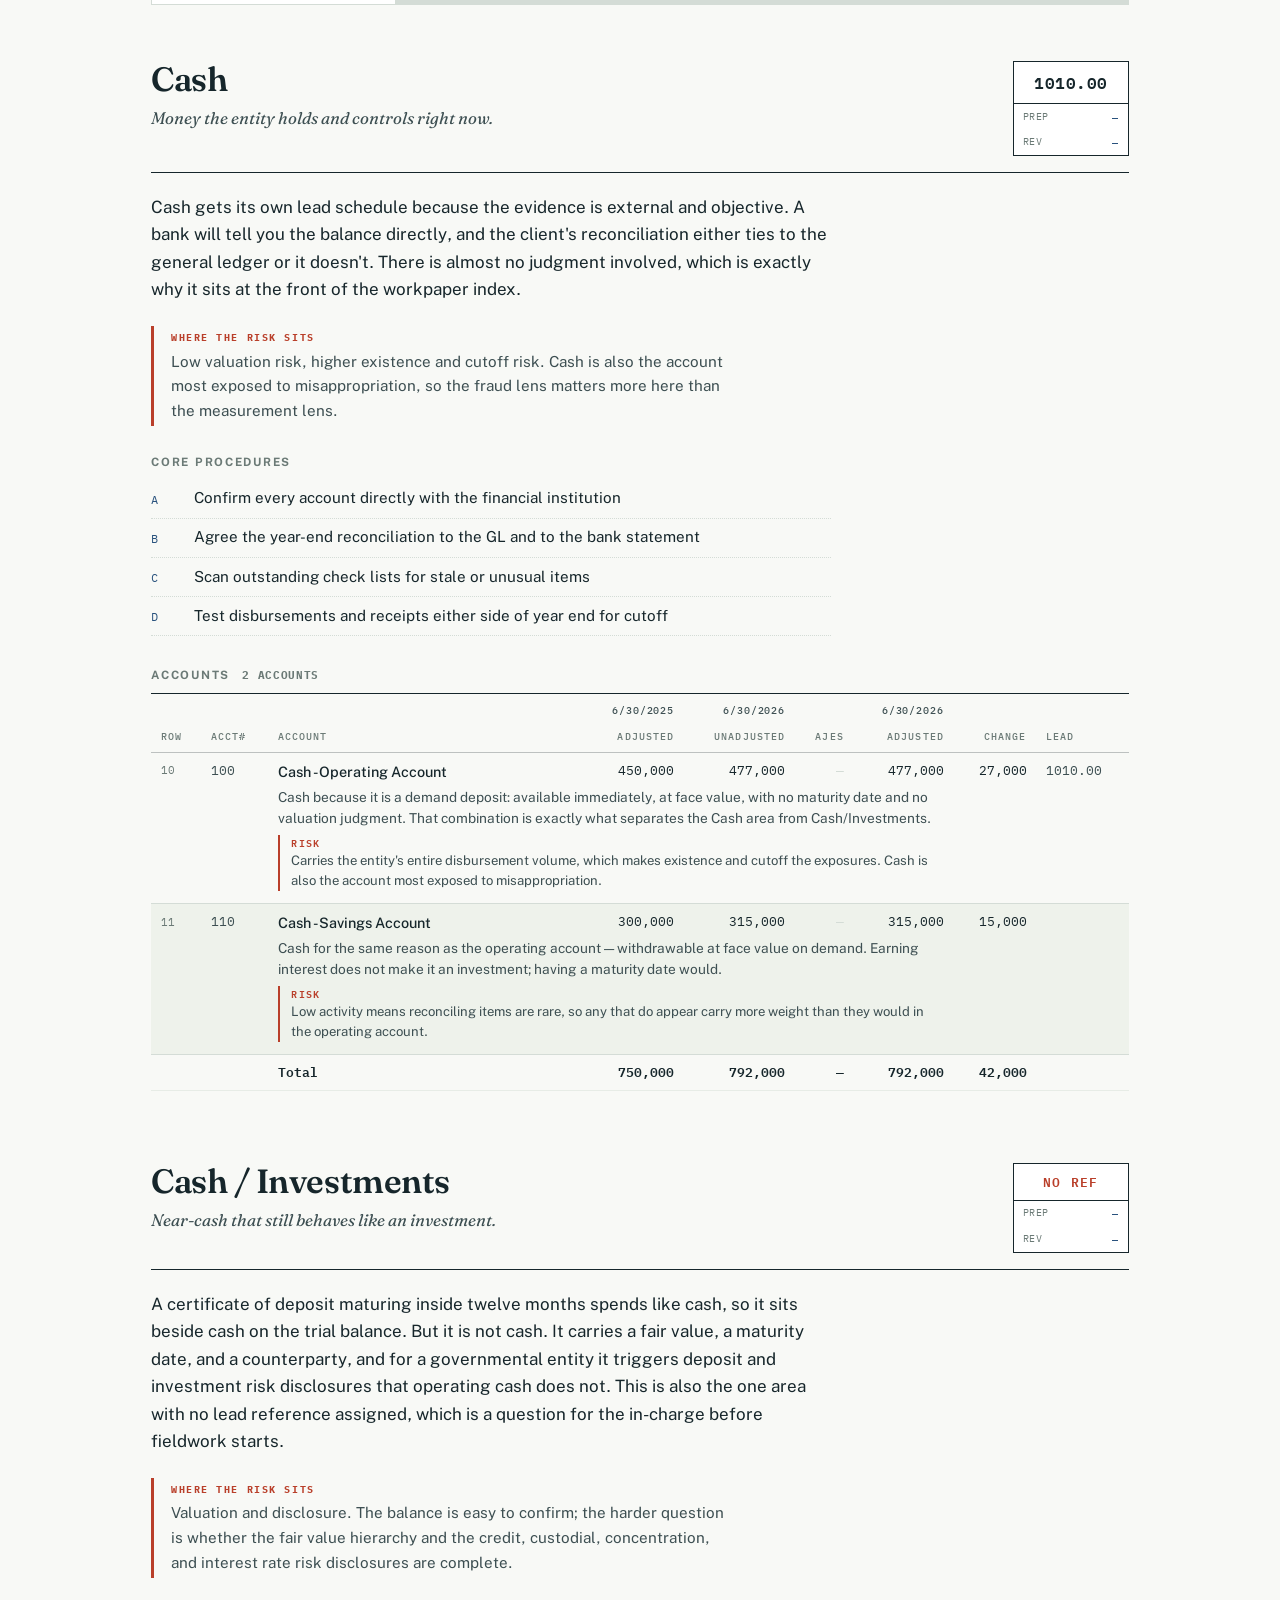
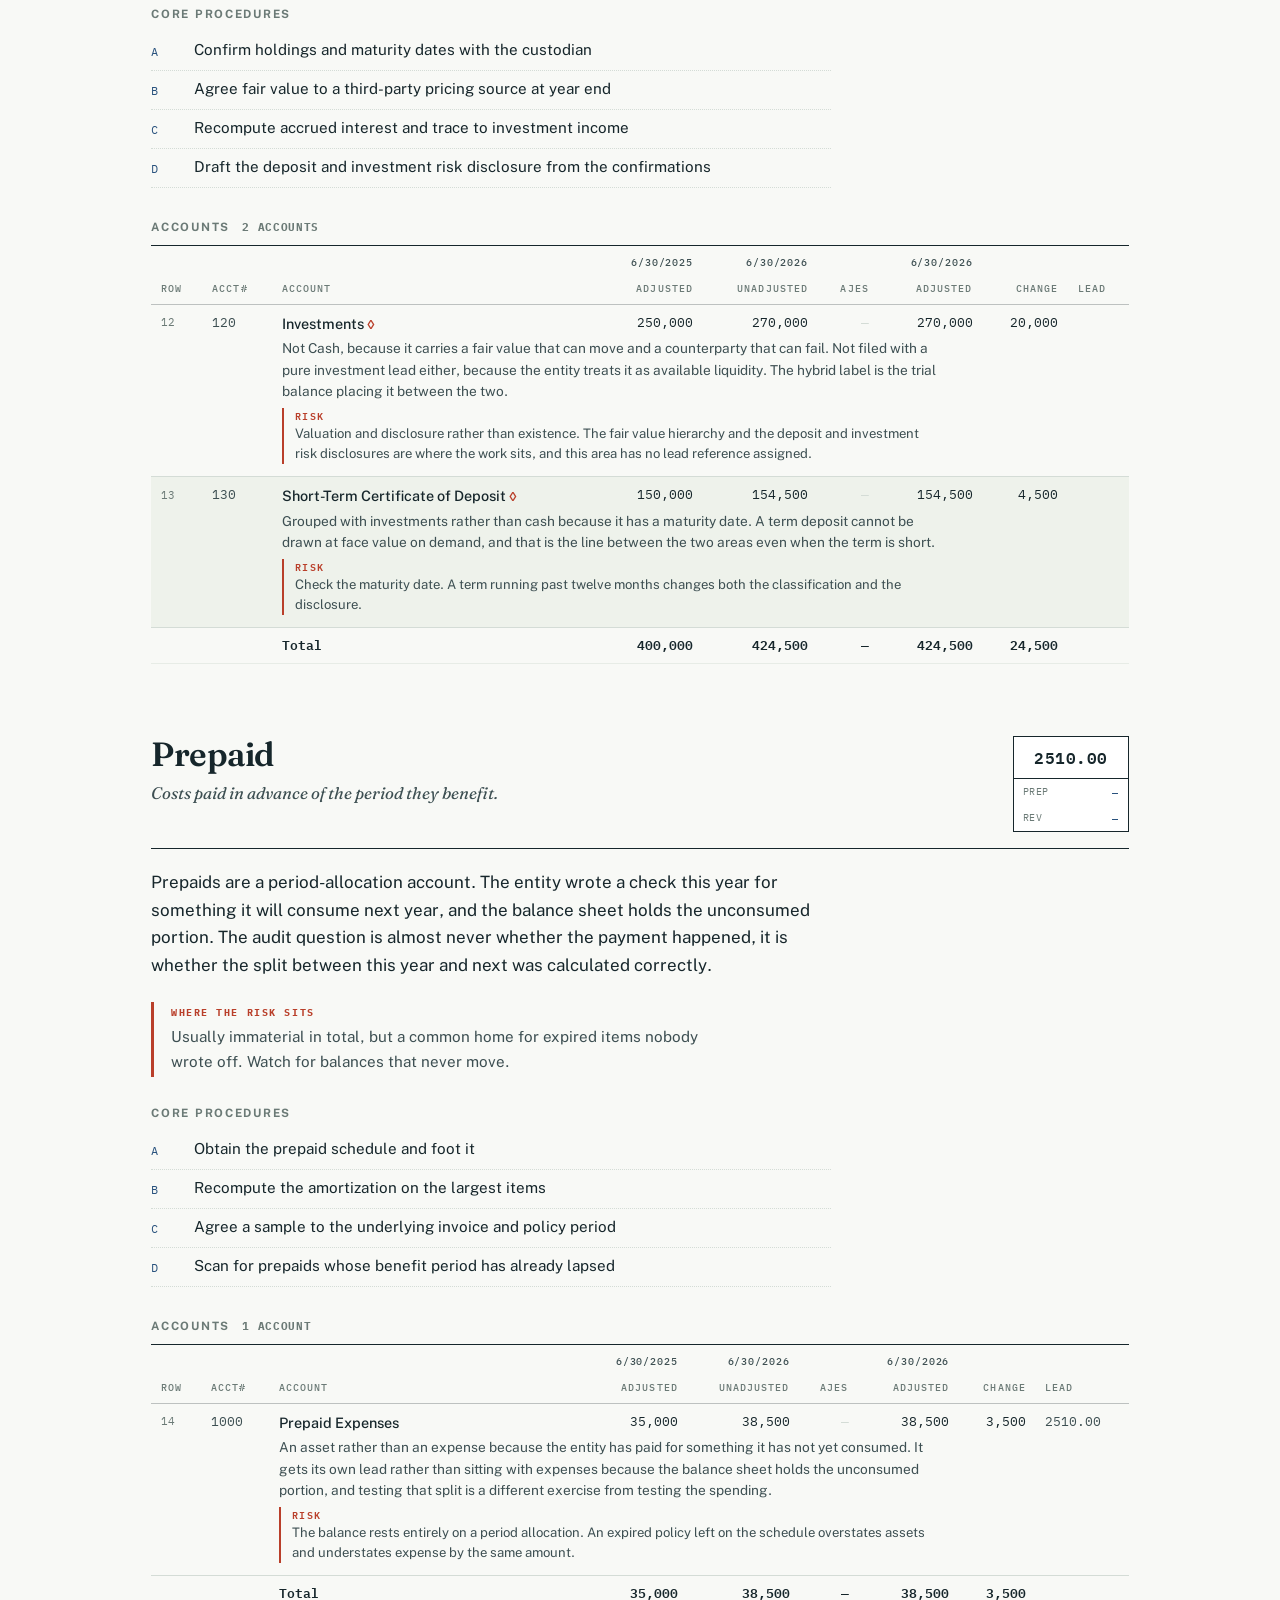
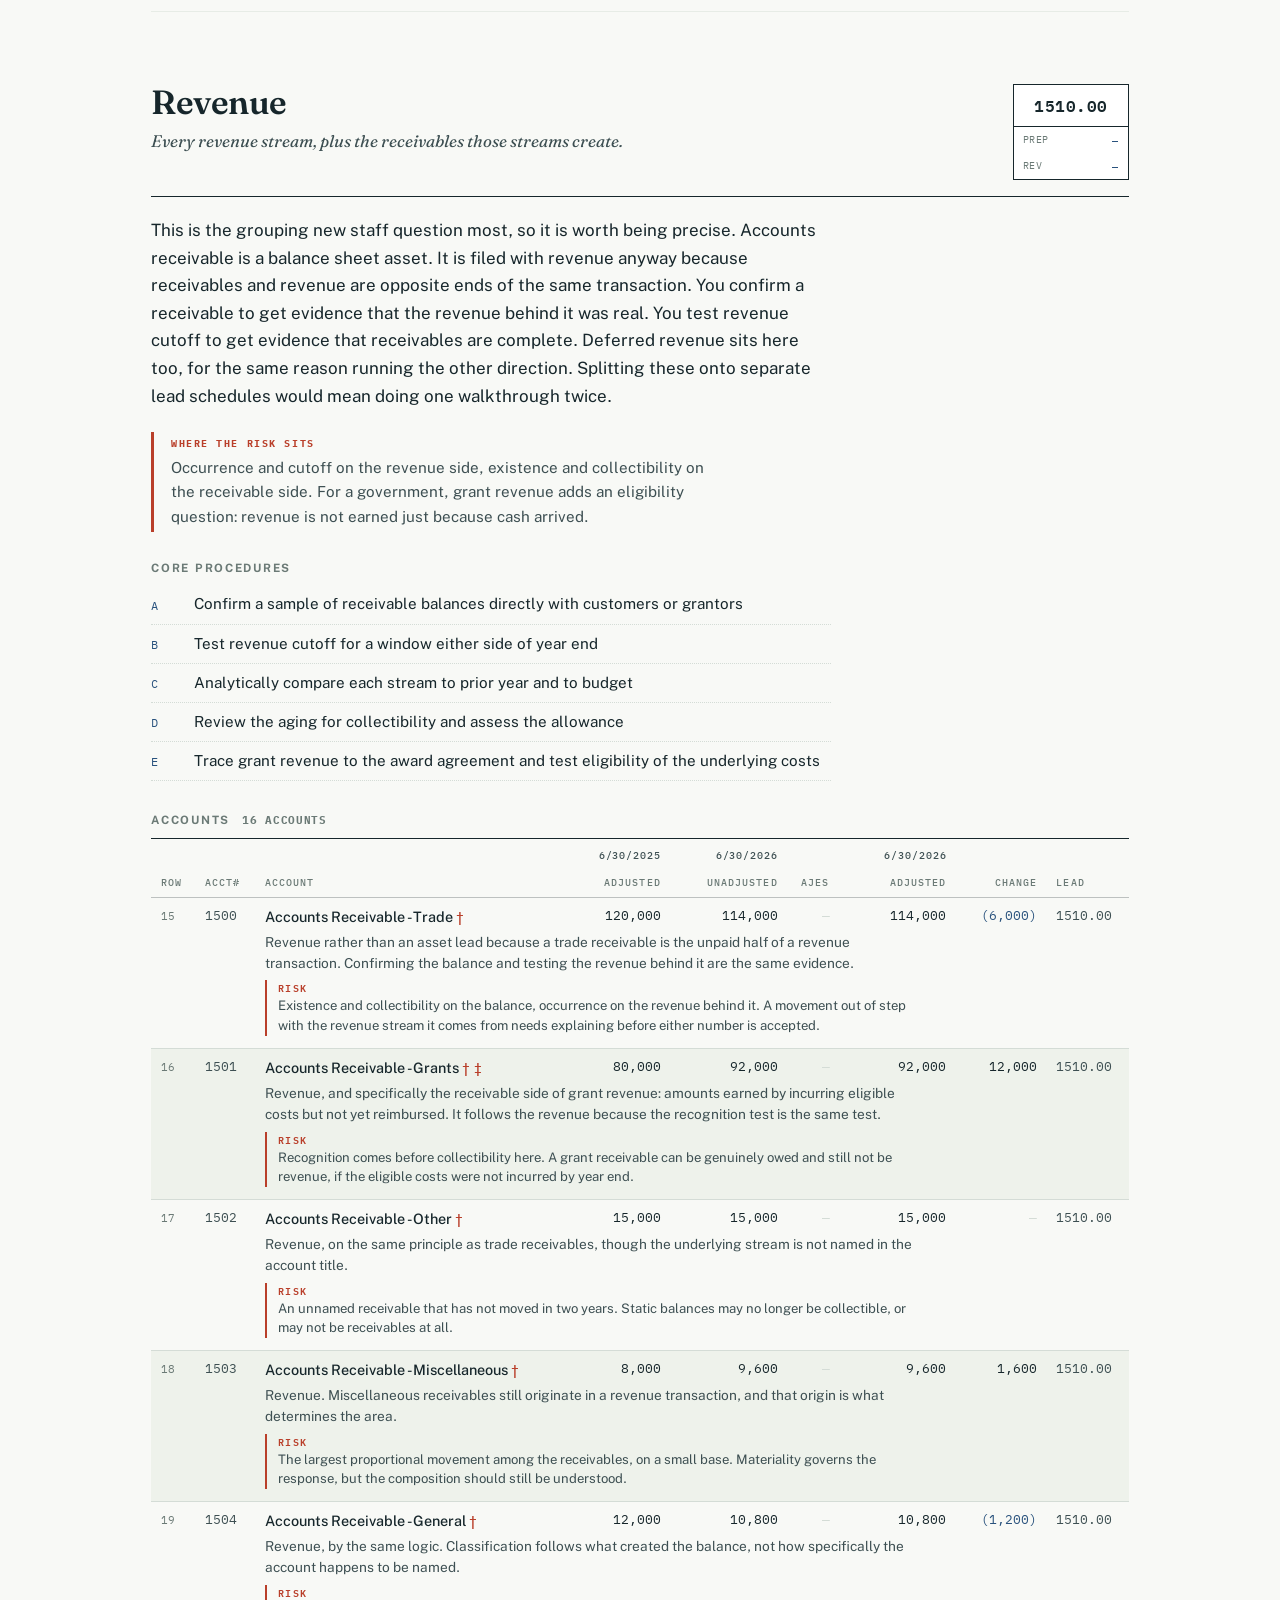
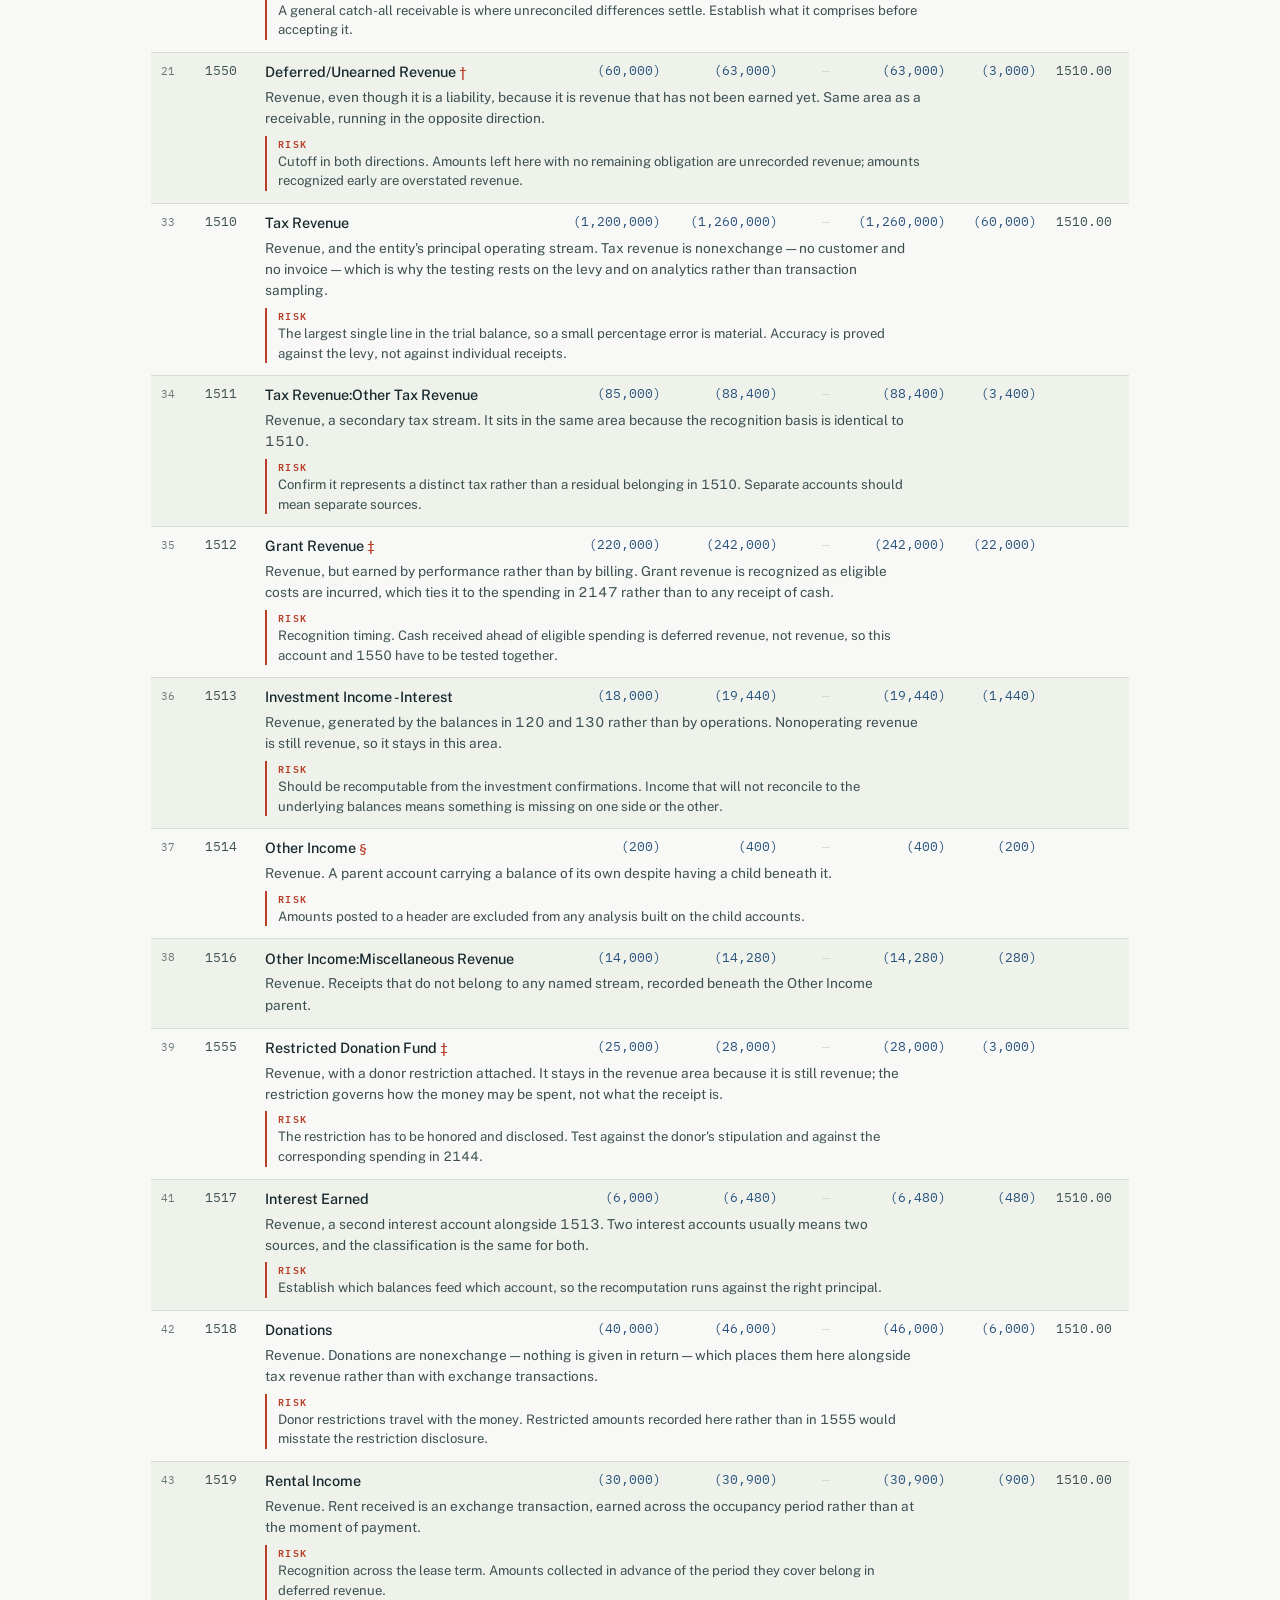
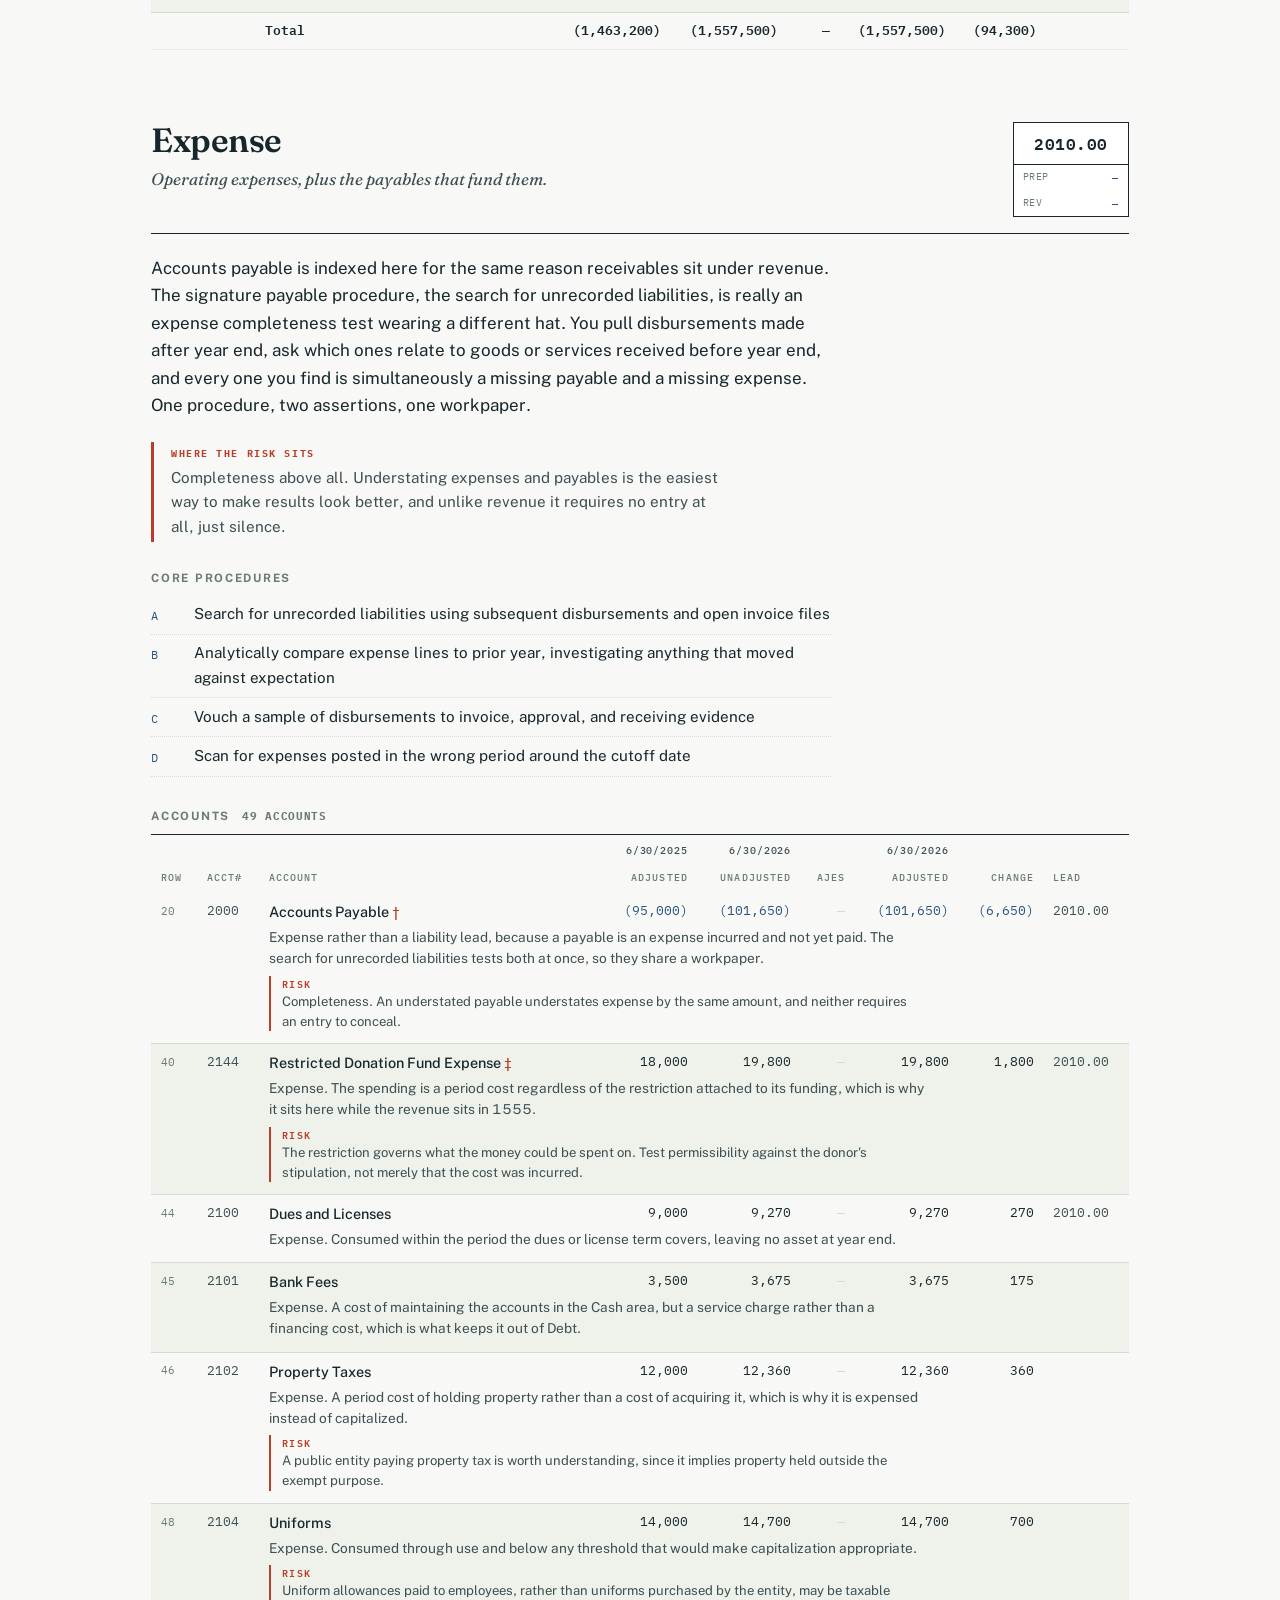
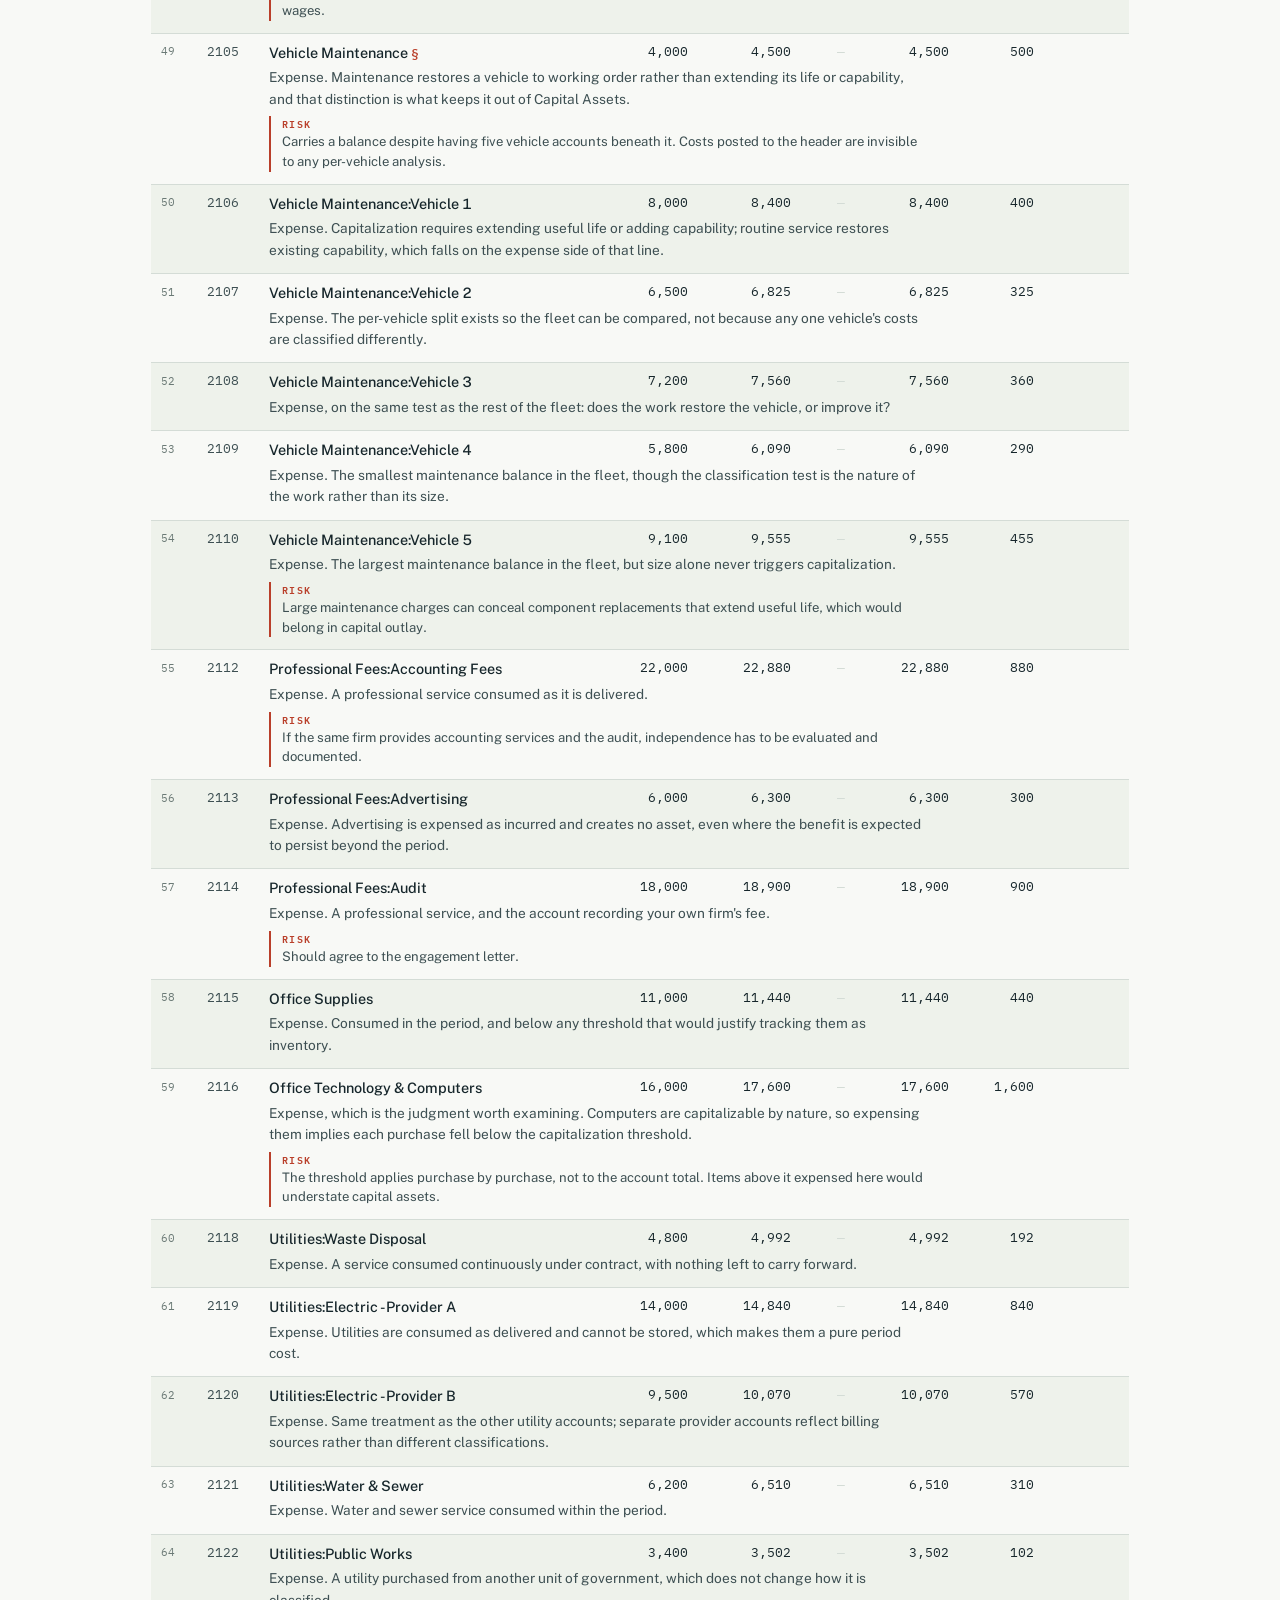
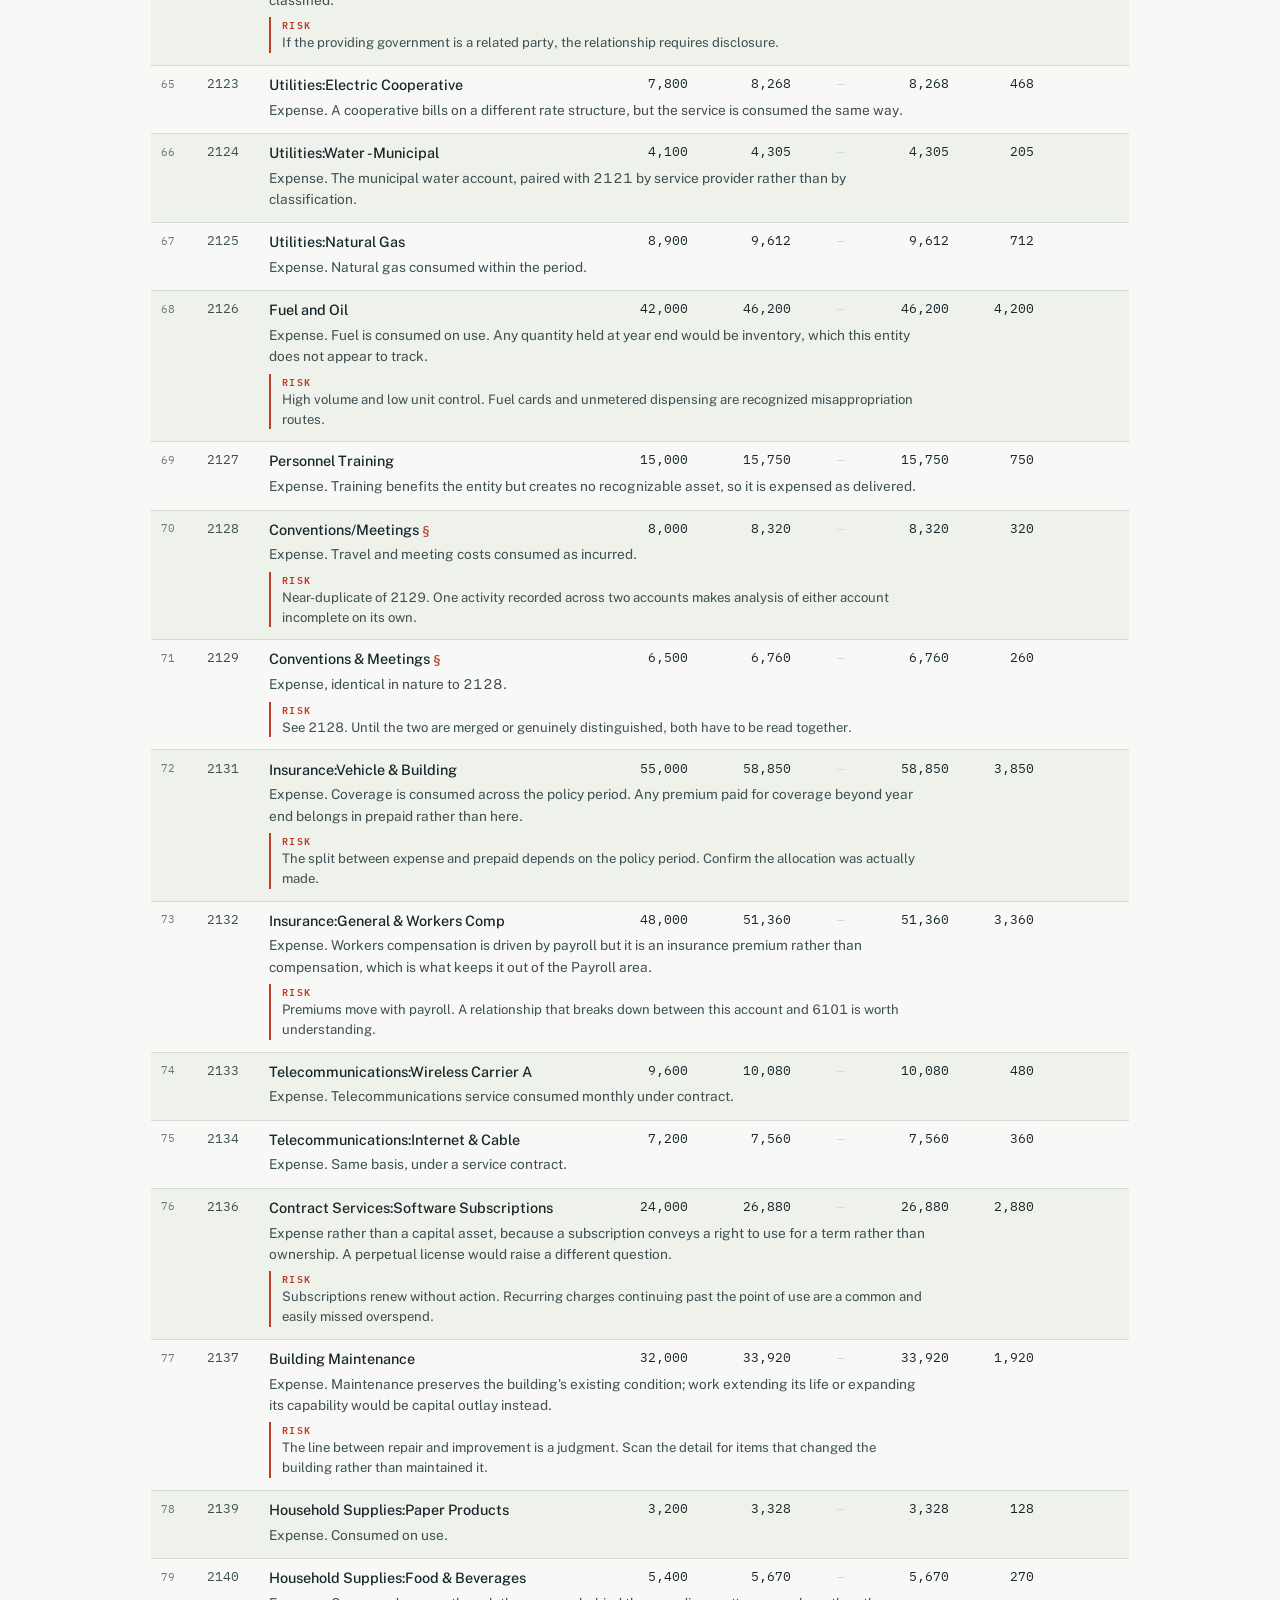
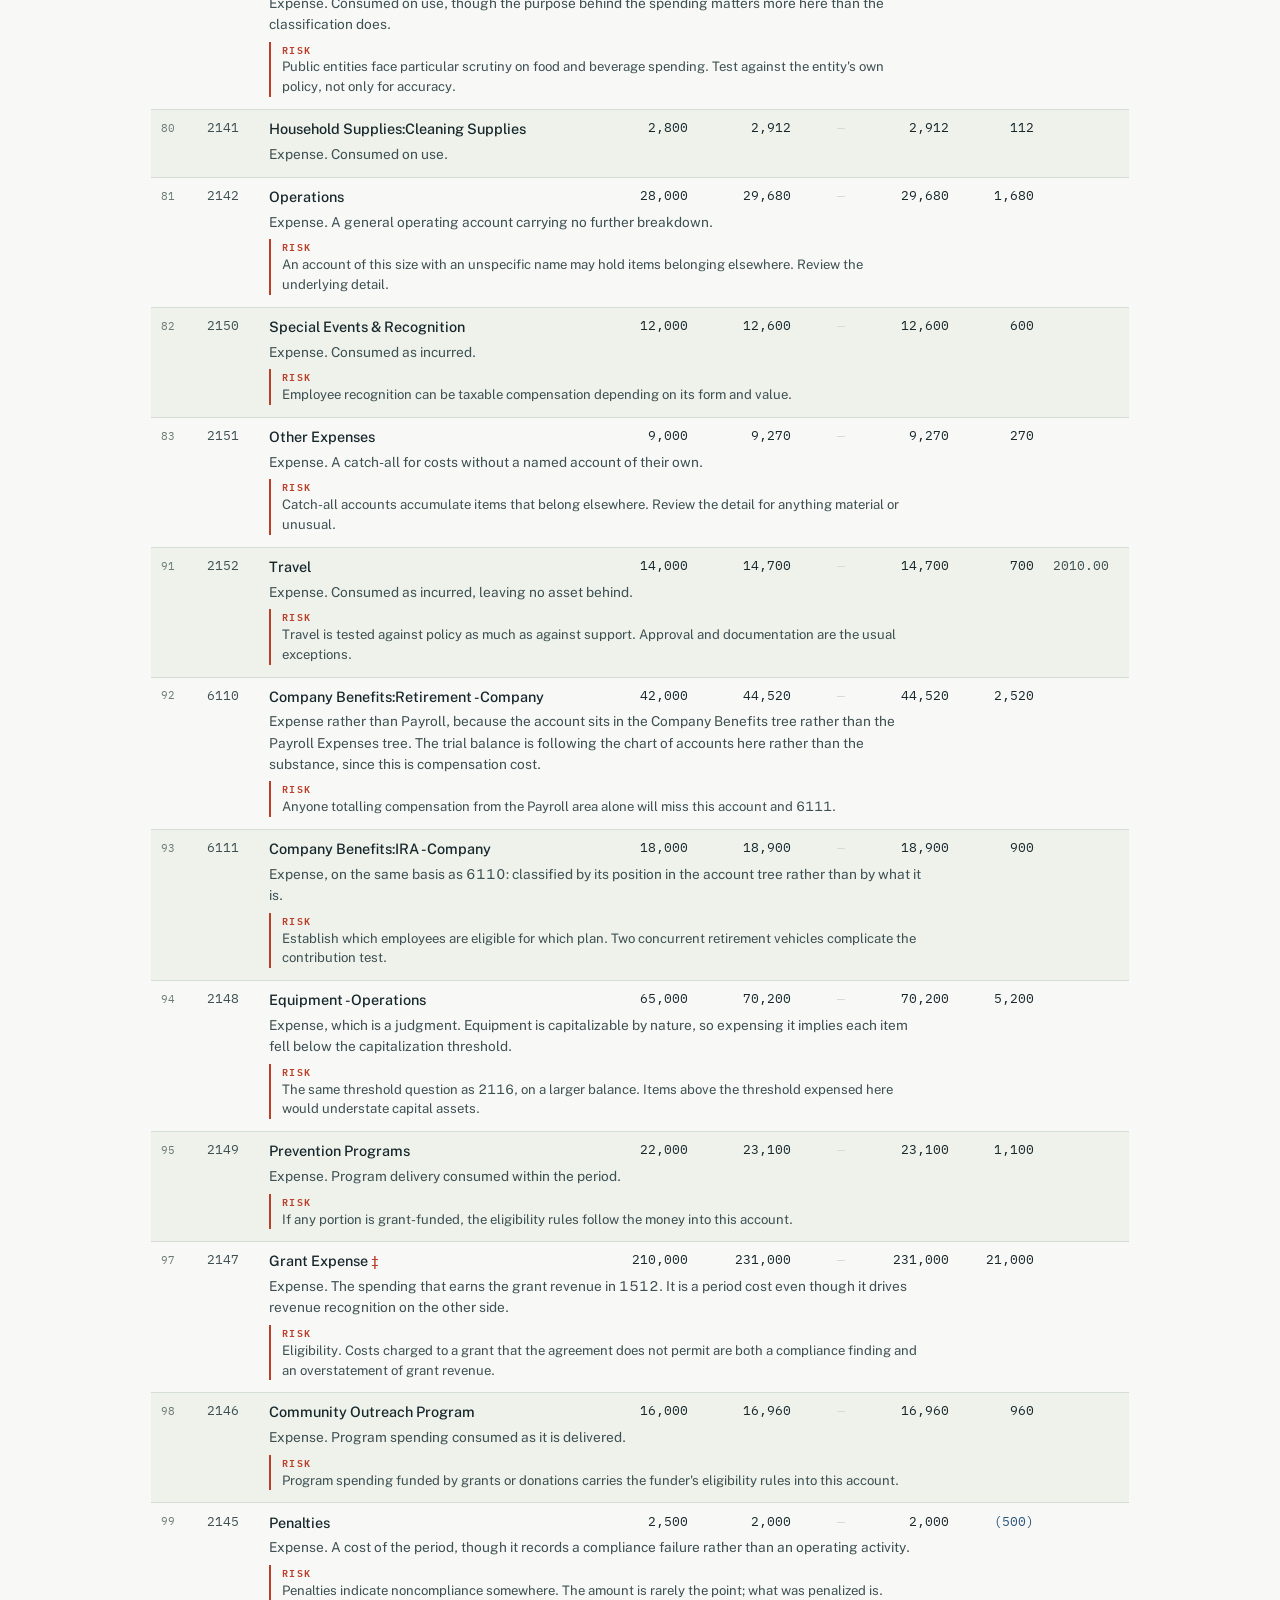
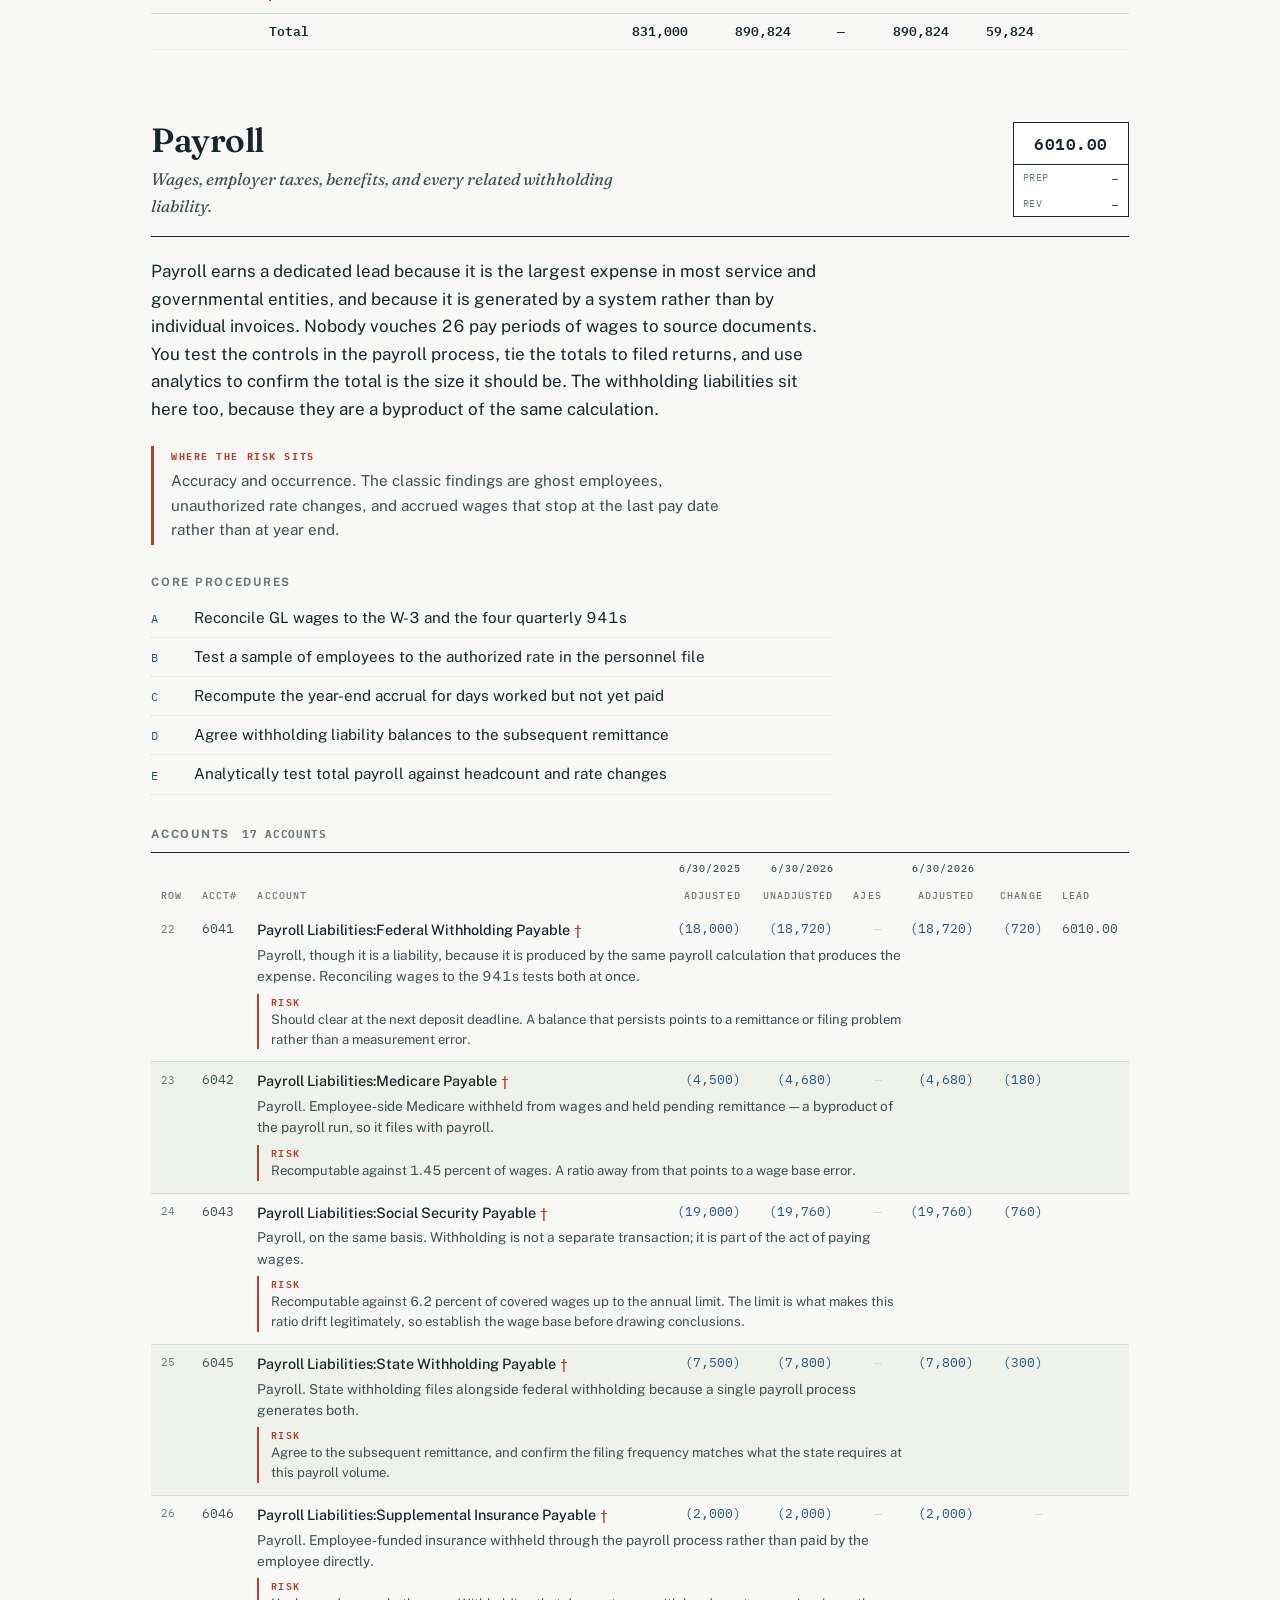
==== commit 6407fad1: "Add files via upload" ====
--- a/index.html
+++ b/index.html
@@ -4,14 +4,14 @@
 <meta charset="utf-8">
 <meta name="viewport" content="width=device-width, initial-scale=1">
 <title>Reading the Trial Balance — New Staff Audit Training</title>
-<meta name="description" content="How each account on the trial balance maps to an audit lead schedule, and why.">
+<meta name="description" content="Why each account on the trial balance is classified where it is.">
 <link rel="preconnect" href="https://fonts.googleapis.com">
 <link rel="preconnect" href="https://fonts.gstatic.com" crossorigin>
 <link href="https://fonts.googleapis.com/css2?family=Fraunces:ital,opsz,wght@0,9..144,400..700;1,9..144,400..600&family=IBM+Plex+Mono:wght@400;500;600&family=Public+Sans:wght@400;500;600;700&display=swap" rel="stylesheet">
 <link rel="stylesheet" href="styles.css">
 </head>
 <body>
-<a class="skip-link" href="#schedules">Skip to the lead schedules</a>
+<a class="skip-link" href="#sheet">Skip to the trial balance</a>
 
 <div class="shell">
 
@@ -35,21 +35,21 @@
 
   <div class="prose">
     <p>
-      The obvious question on your first engagement is why Accounts Receivable, an asset,
-      is filed under Revenue, and why Accounts Payable, a liability, is filed under Expense.
-      The answer is that this trial balance is grouped by <b>audit area</b>, not by financial
-      statement caption. Accounts land together when the same procedures give evidence
-      about all of them at once.
+      Accounts receivable is an asset, yet it is filed under Revenue. Accounts payable is
+      a liability, yet it is filed under Expense. Neither is a mistake. This trial balance
+      groups accounts by <b>audit area</b> rather than by financial statement caption, and
+      accounts land together when one set of procedures gives evidence about all of them.
     </p>
     <p>
       Each group rolls up to a numbered <b>lead schedule</b>. That number is the index
-      reference you write in the corner of every workpaper you prepare for that area, and
-      it is how a reviewer finds your work six months later. One group below still has no
-      reference assigned, which is itself something to raise.
+      reference you write in the corner of every workpaper for that area, and it is how a
+      reviewer finds your work six months later. One group below still has no reference
+      assigned, which is itself worth raising.
     </p>
     <p>
-      Every account carries a note explaining what it is and what to do with it. The red
-      tickmarks in the margin flag the ones that teach something beyond their own balance.
+      Every account carries a note explaining <b>why it is classified where it is</b>, and
+      most carry a second note on what the account puts at risk. Row numbers match the
+      workbook, so you can read this beside the file itself.
     </p>
   </div>
 
@@ -57,32 +57,46 @@
 
   <section class="legend">
     <p class="eyebrow">Tickmark legend</p>
-    <p style="margin:0;max-width:var(--measure);font-size:0.95rem;color:var(--ink-soft)">
+    <p class="legend-intro">
       Auditors annotate in the margin rather than rewriting the schedule. These four marks
-      appear throughout the accounts below, and they carry the parts worth memorizing.
+      appear throughout the accounts below.
     </p>
     <ul id="legend"></ul>
   </section>
 
-  <p class="eyebrow" id="schedules">The nine lead schedules</p>
-  <nav class="toc" id="toc" aria-label="Lead schedules"></nav>
-
-  <main id="leads"></main>
+  <section id="sheet">
+    <div class="controls-bar">
+      <div class="viewswitch" role="group" aria-label="View">
+        <button class="vbtn on" data-view="schedule">By lead schedule</button>
+        <button class="vbtn" data-view="tb">Trial balance order</button>
+      </div>
+      <div class="searchbox">
+        <input type="search" id="q" placeholder="Filter by account name, number, or row"
+               autocomplete="off" aria-label="Filter accounts">
+        <span class="hits" id="hits"></span>
+      </div>
+    </div>
+
+    <nav class="toc" id="toc" aria-label="Lead schedules"></nav>
+
+    <div id="leads"></div>
+  </section>
 
   <section class="cta">
     <div>
       <h2>Part 2: test yourself</h2>
-      <p>Accounts are drawn at random from all 101 in this trial balance, mixed with
-         questions about why the groupings work the way they do.</p>
+      <p>Accounts are drawn at random across all nine areas, mixed with questions about
+         why the groupings work the way they do.</p>
     </div>
     <a class="btn" href="quiz.html">Start the quiz</a>
   </section>
 
   <p class="foot-note">
-    Balances are the adjusted 6/30/2025 and 6/30/2026 columns from the source trial balance.
-    Credits are shown in parentheses. No adjusting entries have been posted, so unadjusted
-    and adjusted current-year balances are identical. This is training material built on a
-    fictional entity.
+    Columns match the source workbook: 6/30/2025 adjusted, 6/30/2026 unadjusted, adjusting
+    entries, and 6/30/2026 adjusted. No adjusting entries have been posted, so the
+    unadjusted and adjusted current-year columns are identical. Credits are shown in
+    parentheses. Row numbers refer to rows in the workbook. This is training material built
+    on a fictional entity.
   </p>
 
 </div>
@@ -92,8 +106,11 @@
 (function () {
   "use strict";
 
+  var view = "schedule";
+  var query = "";
+
   var money = function (n) {
-    if (n === 0) return "\u2014";
+    if (!n) return "\u2014";
     var s = Math.abs(n).toLocaleString("en-US");
     return n < 0 ? "(" + s + ")" : s;
   };
@@ -104,120 +121,221 @@
     });
   };
 
-  var byCat = {};
-  ACCOUNTS.forEach(function (a) {
-    (byCat[a.cls] = byCat[a.cls] || []).push(a);
-  });
-
-  /* ---- foot summary ---- */
+  function slug(s) {
+    return s.toLowerCase().replace(/[^a-z0-9]+/g, "-").replace(/^-|-$/g, "");
+  }
+
+  var catByKey = {};
+  CATEGORIES.forEach(function (c) { catByKey[c.key] = c; });
+
+  /* ---------------- summary ---------------- */
+
   var totalCY = ACCOUNTS.reduce(function (s, a) { return s + a.cy; }, 0);
   var marked = ACCOUNTS.filter(function (a) { return a.ticks.length; }).length;
   document.getElementById("foots").innerHTML = [
     ["Accounts", ACCOUNTS.length, "each one explained"],
     ["Lead schedules", CATEGORIES.length, "audit areas"],
-    ["Foots to", money(totalCY) === "\u2014" ? "0" : money(totalCY), "debits equal credits"],
+    ["Foots to", totalCY === 0 ? "0" : money(totalCY), "debits equal credits"],
     ["Tickmarked", marked, "flagged in the margin"]
   ].map(function (r) {
     return "<div><dt>" + r[0] + "</dt><dd>" + r[1] + "<small>" + r[2] + "</small></dd></div>";
   }).join("");
 
-  /* ---- tickmark legend ---- */
   document.getElementById("legend").innerHTML = Object.keys(TICKS).map(function (k) {
     var t = TICKS[k];
     return '<li><span class="mk">' + t.mark + "</span><span><b>" + esc(t.label) +
            '</b><span class="d">' + esc(t.detail) + "</span></span></li>";
   }).join("");
 
-  /* ---- contents ---- */
   document.getElementById("toc").innerHTML = CATEGORIES.map(function (c) {
-    var ref = c.lead ? esc(c.lead) : "no ref";
+    var n = ACCOUNTS.filter(function (a) { return a.cls === c.key; }).length;
     return '<a href="#' + slug(c.key) + '"><span class="nm">' + esc(c.name) +
-           '</span><span class="rf' + (c.lead ? "" : " none") + '">' + ref + "</span></a>";
+           '</span><span class="rf' + (c.lead ? "" : " none") + '">' +
+           (c.lead ? esc(c.lead) : "no ref") + "</span></a>";
   }).join("");
 
-  function slug(s) {
-    return s.toLowerCase().replace(/[^a-z0-9]+/g, "-").replace(/^-|-$/g, "");
-  }
-
-  /* ---- lead schedules ---- */
-  var out = CATEGORIES.map(function (c) {
-    var rows = byCat[c.key] || [];
-    var h = '<section class="lead" id="' + slug(c.key) + '">';
-
-    h += '<div class="lead-head"><div>';
-    h += '<h2 class="section-title">' + esc(c.name) + "</h2>";
-    h += '<p class="tagline">' + esc(c.tagline) + "</p>";
-    h += "</div>" + indexBox(c) + "</div>";
-
-    h += '<div class="why"><p>' + esc(c.why) + "</p></div>";
-
-    h += '<div class="risk"><b>Where the risk sits</b>' + esc(c.risk) + "</div>";
-
-    h += '<h3 class="sub">Core procedures</h3>';
-    h += '<ol class="testing">' + c.testing.map(function (t) {
-      return "<li><span>" + esc(t) + "</span></li>";
-    }).join("") + "</ol>";
-
-    h += '<h3 class="sub">Accounts in this area <span class="rowcount">&nbsp;' +
-         rows.length + (rows.length === 1 ? " account" : " accounts") + "</span></h3>";
-    h += ledger(rows);
-
-    return h + "</section>";
-  }).join("");
-
-  document.getElementById("leads").innerHTML = out;
+  /* ---------------- filtering ---------------- */
+
+  function matches(a) {
+    if (!query) return true;
+    var q = query.toLowerCase();
+    return a.name.toLowerCase().indexOf(q) > -1 ||
+           String(a.acct).indexOf(q) > -1 ||
+           String(a.row).indexOf(q) > -1 ||
+           a.cls.toLowerCase().indexOf(q) > -1 ||
+           (a.lead || "").indexOf(q) > -1;
+  }
+
+  /* ---------------- table rendering ---------------- */
+
+  // Header mirrors the workbook: a period row above, a label row below.
+  function thead(showClass) {
+    return "<thead>" +
+      '<tr class="tier">' +
+        '<th colspan="3"></th>' +
+        '<th class="n">6/30/2025</th>' +
+        '<th class="n">6/30/2026</th>' +
+        '<th class="n"></th>' +
+        '<th class="n">6/30/2026</th>' +
+        '<th class="n"></th>' +
+        "<th></th>" +
+      "</tr>" +
+      "<tr>" +
+        "<th>Row</th><th>Acct#</th><th>Account</th>" +
+        '<th class="n">Adjusted</th>' +
+        '<th class="n">Unadjusted</th>' +
+        '<th class="n">AJEs</th>' +
+        '<th class="n">Adjusted</th>' +
+        '<th class="n">Change</th>' +
+        "<th>" + (showClass ? "Classification" : "Lead") + "</th>" +
+      "</tr></thead>";
+  }
+
+  function cell(n) {
+    var cls = "num" + (n < 0 ? " neg" : !n ? " zero" : "");
+    return '<td class="' + cls + '">' + money(n) + "</td>";
+  }
+
+  function rows(list, showClass) {
+    var out = "";
+    list.forEach(function (a, i) {
+      var bar = i % 2 === 1 ? " bar" : "";
+      var marks = a.ticks.map(function (k) {
+        return '<span class="tick" title="' + esc(TICKS[k].label) + '">' + TICKS[k].mark + "</span>";
+      }).join("");
+
+      var last = showClass
+        ? '<td class="cl"><a href="#' + slug(a.cls) + '">' + esc(a.cls) + "</a></td>"
+        : '<td class="no">' + (a.lead ? esc(a.lead) : "") + "</td>";
+
+      out += '<tr class="acct has-note' + bar + '">' +
+             '<td class="rw">' + a.row + "</td>" +
+             '<td class="no">' + a.acct + "</td>" +
+             '<td class="nm">' + esc(a.name) + marks + "</td>" +
+             cell(a.py) + cell(a.un) + cell(a.aje) + cell(a.cy) + cell(a.cy - a.py) +
+             last + "</tr>";
+
+      out += '<tr class="note' + bar + '"><td colspan="2"></td><td colspan="7">' +
+             '<div class="txt">' + esc(a.why) + "</div>" +
+             (a.risk ? '<div class="rk"><b>Risk</b>' + esc(a.risk) + "</div>" : "") +
+             "</td></tr>";
+    });
+    return out;
+  }
+
+  function totalRow(list, cols) {
+    var t = function (f) { return list.reduce(function (s, a) { return s + a[f]; }, 0); };
+    return "<tfoot><tr><td></td><td></td><td>Total</td>" +
+           '<td class="num">' + money(t("py")) + "</td>" +
+           '<td class="num">' + money(t("un")) + "</td>" +
+           '<td class="num">' + money(t("aje")) + "</td>" +
+           '<td class="num">' + money(t("cy")) + "</td>" +
+           '<td class="num">' + money(t("cy") - t("py")) + "</td>" +
+           "<td></td></tr></tfoot>";
+  }
+
+  function table(list, showClass) {
+    return '<div class="ledger-wrap"><table class="ledger">' + thead(showClass) +
+           "<tbody>" + rows(list, showClass) + "</tbody>" +
+           totalRow(list) + "</table></div>";
+  }
+
+  /* ---------------- views ---------------- */
 
   function indexBox(c) {
     var ref = c.lead
       ? '<span class="ref">' + esc(c.lead) + "</span>"
       : '<span class="ref none">NO REF</span>';
-    var sub = c.sublead
-      ? '<span class="by">Sub <b>' + esc(c.sublead) + "</b></span>"
-      : '<span class="by">Prep <b>&mdash;</b></span>';
-    return '<div class="index-box">' + ref + sub + '<span class="by">Rev <b>&mdash;</b></span></div>';
-  }
-
-  function ledger(rows) {
-    var t = '<div class="ledger-wrap"><table class="ledger">';
-    t += "<thead><tr><th>Acct</th><th>Account</th>" +
-         '<th class="n">6/30/25</th><th class="n">6/30/26</th><th class="n">Change</th>' +
-         "<th>Lead</th></tr></thead><tbody>";
-
-    rows.forEach(function (a, i) {
-      var marks = a.ticks.map(function (k) {
-        return '<span class="tick" title="' + esc(TICKS[k].label) + '">' + TICKS[k].mark + "</span>";
-      }).join("");
-
-      // Every account now carries a note, so the stripe alternates per
-      // account and the pair reads as one band.
-      var bar = i % 2 === 1 ? " bar" : "";
-
-      var chg = a.cy - a.py;
-      t += '<tr class="acct' + bar + (a.note ? " has-note" : "") + '">';
-      t += '<td class="no">' + a.acct + "</td>";
-      t += '<td class="nm">' + esc(a.name) + marks + "</td>";
-      t += cell(a.py) + cell(a.cy) + cell(chg);
-      t += '<td class="no">' + (a.lead ? esc(a.lead) : "") + "</td>";
-      t += "</tr>";
-
-      if (a.note) {
-        t += '<tr class="note' + bar + '"><td></td>' +
-             '<td colspan="5"><div class="txt">' + esc(a.note) + "</div></td></tr>";
+    return '<div class="index-box">' + ref +
+           '<span class="by">Prep <b>&mdash;</b></span>' +
+           '<span class="by">Rev <b>&mdash;</b></span></div>';
+  }
+
+  function renderSchedules() {
+    var shown = 0;
+    var html = CATEGORIES.map(function (c) {
+      var list = ACCOUNTS.filter(function (a) { return a.cls === c.key && matches(a); });
+      if (!list.length) return "";
+      shown += list.length;
+
+      var h = '<section class="lead" id="' + slug(c.key) + '">';
+      h += '<div class="lead-head"><div>';
+      h += '<h2 class="section-title">' + esc(c.name) + "</h2>";
+      h += '<p class="tagline">' + esc(c.tagline) + "</p>";
+      h += "</div>" + indexBox(c) + "</div>";
+
+      if (!query) {
+        h += '<div class="why"><p>' + esc(c.why) + "</p></div>";
+        h += '<div class="risk"><b>Where the risk sits</b>' + esc(c.risk) + "</div>";
+        h += '<h3 class="sub">Core procedures</h3>';
+        h += '<ol class="testing">' + c.testing.map(function (t) {
+          return "<li><span>" + esc(t) + "</span></li>";
+        }).join("") + "</ol>";
       }
+
+      h += '<h3 class="sub">Accounts <span class="rowcount">&nbsp;' + list.length +
+           (list.length === 1 ? " account" : " accounts") + "</span></h3>";
+      h += table(list, false);
+      return h + "</section>";
+    }).join("");
+
+    return { html: html, count: shown };
+  }
+
+  function renderTB() {
+    var list = ACCOUNTS.filter(matches);
+    var h = '<section class="lead">';
+    h += '<div class="lead-head"><div>';
+    h += '<h2 class="section-title">Trial balance</h2>';
+    h += '<p class="tagline">Every account in workbook order, with the area each one ' +
+         "belongs to in the final column.</p>";
+    h += "</div>" + '<div class="index-box"><span class="ref">TB</span>' +
+         '<span class="by">Rows <b>10&ndash;102</b></span>' +
+         '<span class="by">Acct <b>93</b></span></div>' + "</div>";
+    h += list.length ? table(list, true) : "";
+    return { html: h + "</section>", count: list.length };
+  }
+
+  function render() {
+    var r = view === "tb" ? renderTB() : renderSchedules();
+    var box = document.getElementById("leads");
+
+    box.innerHTML = r.count
+      ? r.html
+      : '<p class="empty">No account matches &ldquo;' + esc(query) +
+        "&rdquo;. Try an account number, part of a name, or a workbook row number.</p>";
+
+    document.getElementById("hits").textContent =
+      query ? r.count + (r.count === 1 ? " account" : " accounts") : "";
+
+    document.getElementById("toc").style.display =
+      (view === "schedule" && !query) ? "" : "none";
+  }
+
+  /* ---------------- wiring ---------------- */
+
+  Array.prototype.forEach.call(document.querySelectorAll(".vbtn"), function (b) {
+    b.addEventListener("click", function () {
+      Array.prototype.forEach.call(document.querySelectorAll(".vbtn"), function (x) {
+        x.classList.remove("on");
+      });
+      b.classList.add("on");
+      view = b.getAttribute("data-view");
+      render();
     });
-
-    var sPy = rows.reduce(function (s, a) { return s + a.py; }, 0);
-    var sCy = rows.reduce(function (s, a) { return s + a.cy; }, 0);
-    t += "</tbody><tfoot><tr><td></td><td>Total &mdash; this area</td>" +
-         '<td class="num">' + money(sPy) + '</td><td class="num">' + money(sCy) +
-         '</td><td class="num">' + money(sCy - sPy) + "</td><td></td></tr></tfoot>";
-    return t + "</table></div>";
-  }
-
-  function cell(n) {
-    var cls = "num" + (n < 0 ? " neg" : n === 0 ? " zero" : "");
-    return '<td class="' + cls + '">' + money(n) + "</td>";
-  }
+  });
+
+  var qEl = document.getElementById("q");
+  var timer;
+  qEl.addEventListener("input", function () {
+    clearTimeout(timer);
+    timer = setTimeout(function () {
+      query = qEl.value.trim();
+      render();
+    }, 120);
+  });
+
+  render();
 })();
 </script>
 </body>
--- a/styles.css
+++ b/styles.css
@@ -352,26 +352,43 @@
 
 /* ---------------- Ledger table ---------------- */
 
-.ledger-wrap { overflow-x: auto; margin: 0 0 0.5rem; }
+.ledger-wrap {
+  overflow-x: auto;
+  margin: 0 0 0.5rem;
+  border-top: 1.5px solid var(--ink);
+}
 
 table.ledger {
   width: 100%;
   border-collapse: collapse;
   font-size: 0.9rem;
-  min-width: 620px;
-}
+  min-width: 900px;
+}
+
 table.ledger thead th {
   font-family: var(--mono);
   font-size: 0.62rem;
-  letter-spacing: 0.12em;
+  letter-spacing: 0.11em;
   text-transform: uppercase;
   color: var(--muted);
   font-weight: 500;
   text-align: left;
-  padding: 0 0.6rem 0.4rem;
+  padding: 0.5rem 0.6rem 0.45rem;
+  background: var(--paper);
   border-bottom: 1.5px solid var(--ink);
   white-space: nowrap;
-}
+  position: sticky;
+  top: 0;
+  z-index: 2;
+}
+table.ledger thead tr.tier th {
+  padding: 0.55rem 0.6rem 0.1rem;
+  border-bottom: 0;
+  color: var(--ink-soft);
+  letter-spacing: 0.09em;
+  top: 0;
+}
+table.ledger thead tr:not(.tier) th { top: 1.7rem; }
 table.ledger thead th.n { text-align: right; }
 
 table.ledger tbody tr.bar { background: var(--greenbar); }
@@ -381,21 +398,34 @@
   vertical-align: top;
   border-bottom: 1px solid var(--rule-soft);
 }
+table.ledger tr.acct.has-note td { border-bottom: 0; padding-bottom: 0.22rem; }
+
 table.ledger td.num {
   font-family: var(--mono);
-  font-size: 0.83rem;
+  font-size: 0.82rem;
   text-align: right;
   white-space: nowrap;
 }
 table.ledger td.no {
   font-family: var(--mono);
   font-size: 0.79rem;
-  color: var(--muted);
+  color: var(--ink-soft);
   white-space: nowrap;
 }
-table.ledger td.nm { min-width: 15rem; }
+table.ledger td.rw {
+  font-family: var(--mono);
+  font-size: 0.7rem;
+  color: var(--muted);
+  white-space: nowrap;
+  padding-top: 0.55rem;
+}
+table.ledger td.nm { min-width: 16rem; font-weight: 500; }
+table.ledger td.cl { white-space: nowrap; font-size: 0.82rem; }
+table.ledger td.cl a { text-decoration: none; border-bottom: 1px solid var(--rule); }
+table.ledger td.cl a:hover { border-bottom-color: var(--pencil); }
+
 td.num.neg { color: var(--signoff); }
-td.num.zero { color: var(--muted); }
+td.num.zero { color: var(--rule); }
 
 .tick {
   font-family: var(--mono);
@@ -406,29 +436,45 @@
   cursor: help;
 }
 
-table.ledger tr.acct.has-note td { border-bottom: 0; padding-bottom: 0.2rem; }
-
+/* Annotation block: why it is classified here, then what it puts at risk. */
 tr.note td {
-  border-bottom: 1px solid var(--rule-soft);
-  padding: 0 0.6rem 0.7rem;
+  border-bottom: 1px solid var(--rule);
+  padding: 0 0.6rem 0.75rem;
 }
 tr.note .txt {
-  border-left: 2px solid var(--rule);
-  padding: 0.02rem 0 0.02rem 0.75rem;
   font-size: 0.855rem;
-  line-height: 1.52;
+  line-height: 1.55;
   color: var(--ink-soft);
-  max-width: 76ch;
-}
-
+  max-width: 82ch;
+}
+tr.note .rk {
+  margin-top: 0.4rem;
+  font-size: 0.82rem;
+  line-height: 1.5;
+  color: var(--ink-soft);
+  max-width: 82ch;
+  border-left: 2px solid var(--pencil);
+  padding-left: 0.7rem;
+}
+tr.note .rk b {
+  font-family: var(--mono);
+  font-size: 0.6rem;
+  letter-spacing: 0.15em;
+  text-transform: uppercase;
+  color: var(--pencil);
+  display: block;
+  margin-bottom: 0.1rem;
+  font-weight: 600;
+}
 
 tfoot td {
   font-family: var(--mono);
   font-size: 0.8rem;
   font-weight: 600;
-  padding: 0.55rem 0.6rem;
+  padding: 0.6rem;
   border-top: 1.5px solid var(--ink);
   border-bottom: 0;
+  background: var(--paper);
 }
 tfoot td.num { text-align: right; }
 
@@ -437,6 +483,69 @@
   font-size: 0.7rem;
   color: var(--muted);
   letter-spacing: 0.06em;
+}
+
+/* ---------------- View switch and filter ---------------- */
+
+.controls-bar {
+  display: flex;
+  justify-content: space-between;
+  align-items: center;
+  gap: 1.2rem;
+  flex-wrap: wrap;
+  margin: 0 0 1.4rem;
+  padding-bottom: 1rem;
+  border-bottom: 1px solid var(--rule);
+}
+
+.viewswitch { display: flex; border: 1.5px solid var(--ink); }
+.vbtn {
+  font: inherit;
+  font-size: 0.82rem;
+  font-weight: 600;
+  padding: 0.5rem 0.95rem;
+  background: transparent;
+  color: var(--ink);
+  border: 0;
+  border-right: 1px solid var(--ink);
+  cursor: pointer;
+  transition: background 0.14s ease, color 0.14s ease;
+}
+.vbtn:last-child { border-right: 0; }
+.vbtn:hover:not(.on) { background: var(--greenbar); }
+.vbtn.on { background: var(--ink); color: var(--paper); }
+
+.searchbox { display: flex; align-items: center; gap: 0.7rem; flex: 1; min-width: 240px; justify-content: flex-end; }
+.searchbox input {
+  font: inherit;
+  font-size: 0.86rem;
+  padding: 0.5rem 0.75rem;
+  border: 1.5px solid var(--rule);
+  background: var(--paper-lift);
+  color: var(--ink);
+  width: 100%;
+  max-width: 330px;
+}
+.searchbox input:focus { border-color: var(--ink); outline: none; }
+.hits {
+  font-family: var(--mono);
+  font-size: 0.7rem;
+  color: var(--pencil);
+  white-space: nowrap;
+}
+
+.empty {
+  padding: 2.5rem 0;
+  color: var(--muted);
+  font-size: 0.95rem;
+  border-bottom: 1px solid var(--rule);
+}
+
+.legend-intro {
+  margin: 0;
+  max-width: var(--measure);
+  font-size: 0.95rem;
+  color: var(--ink-soft);
 }
 
 /* ---------------- Buttons / CTA ---------------- */
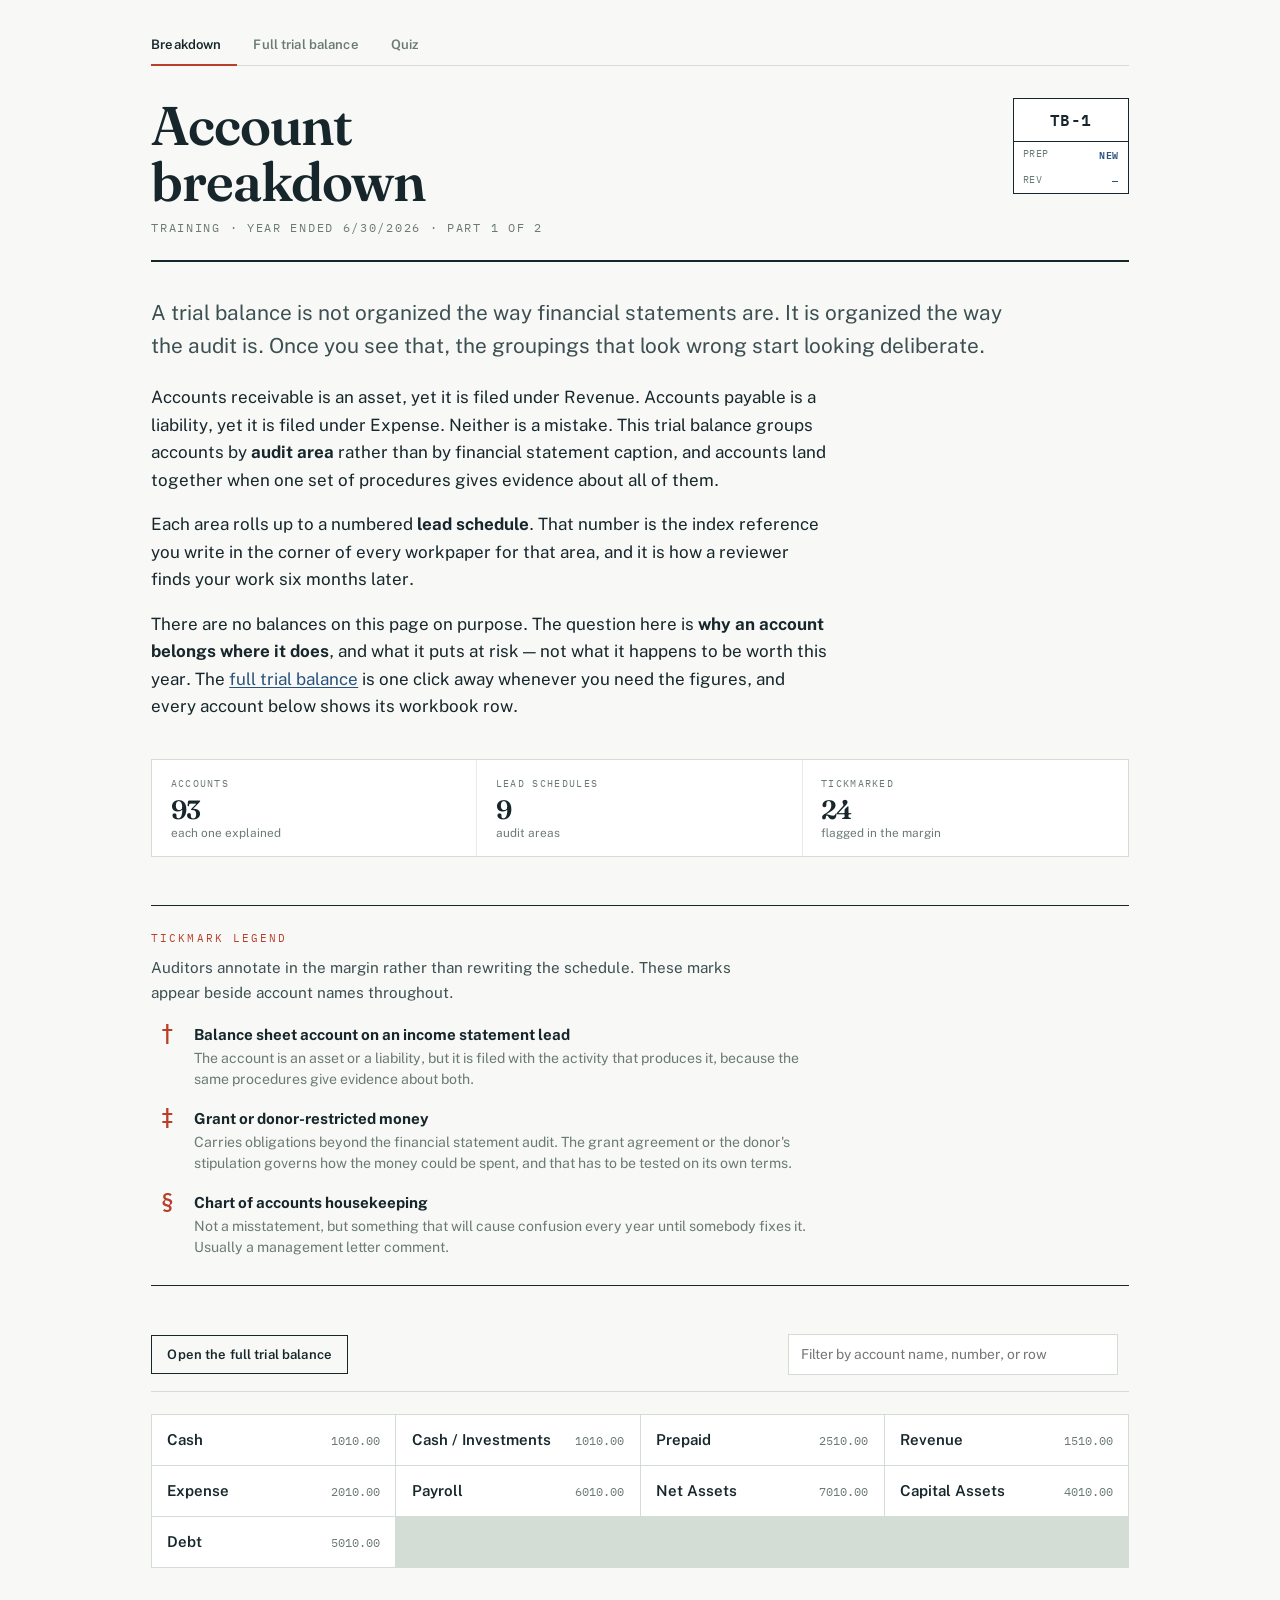
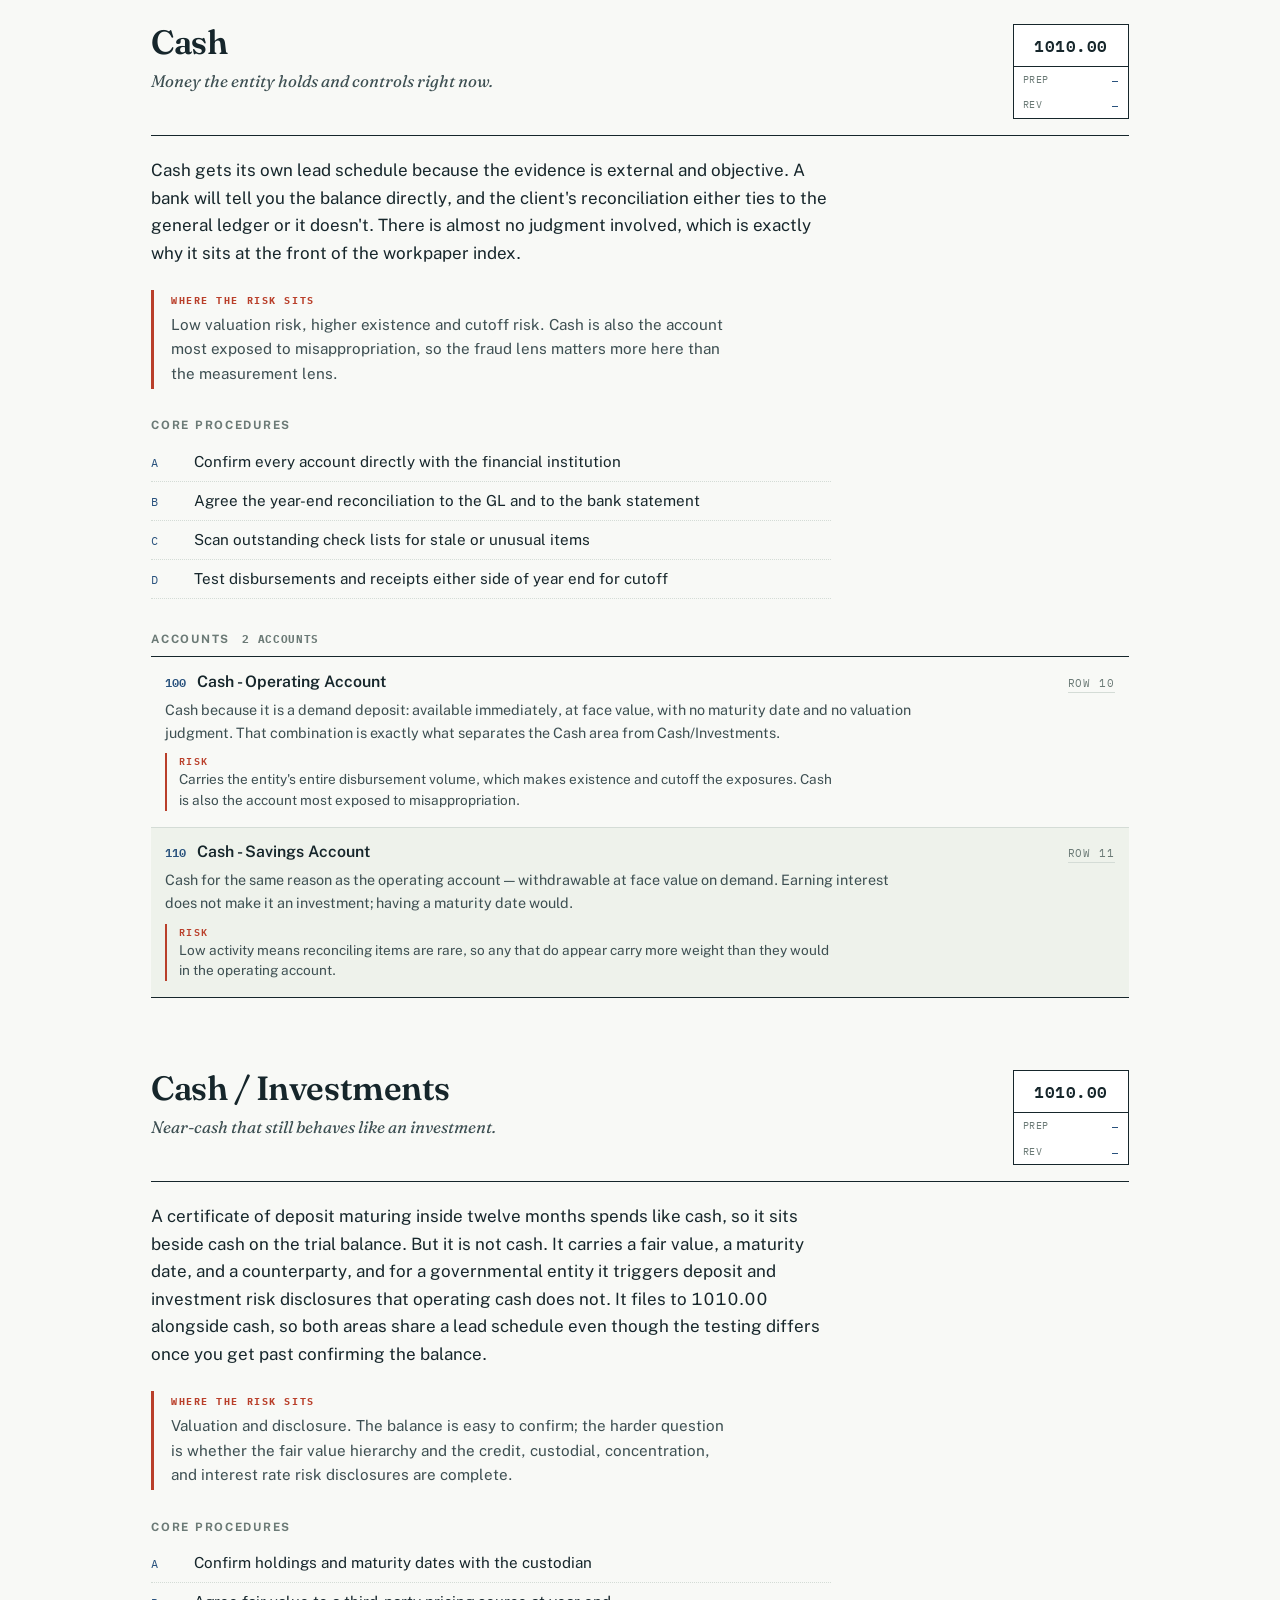
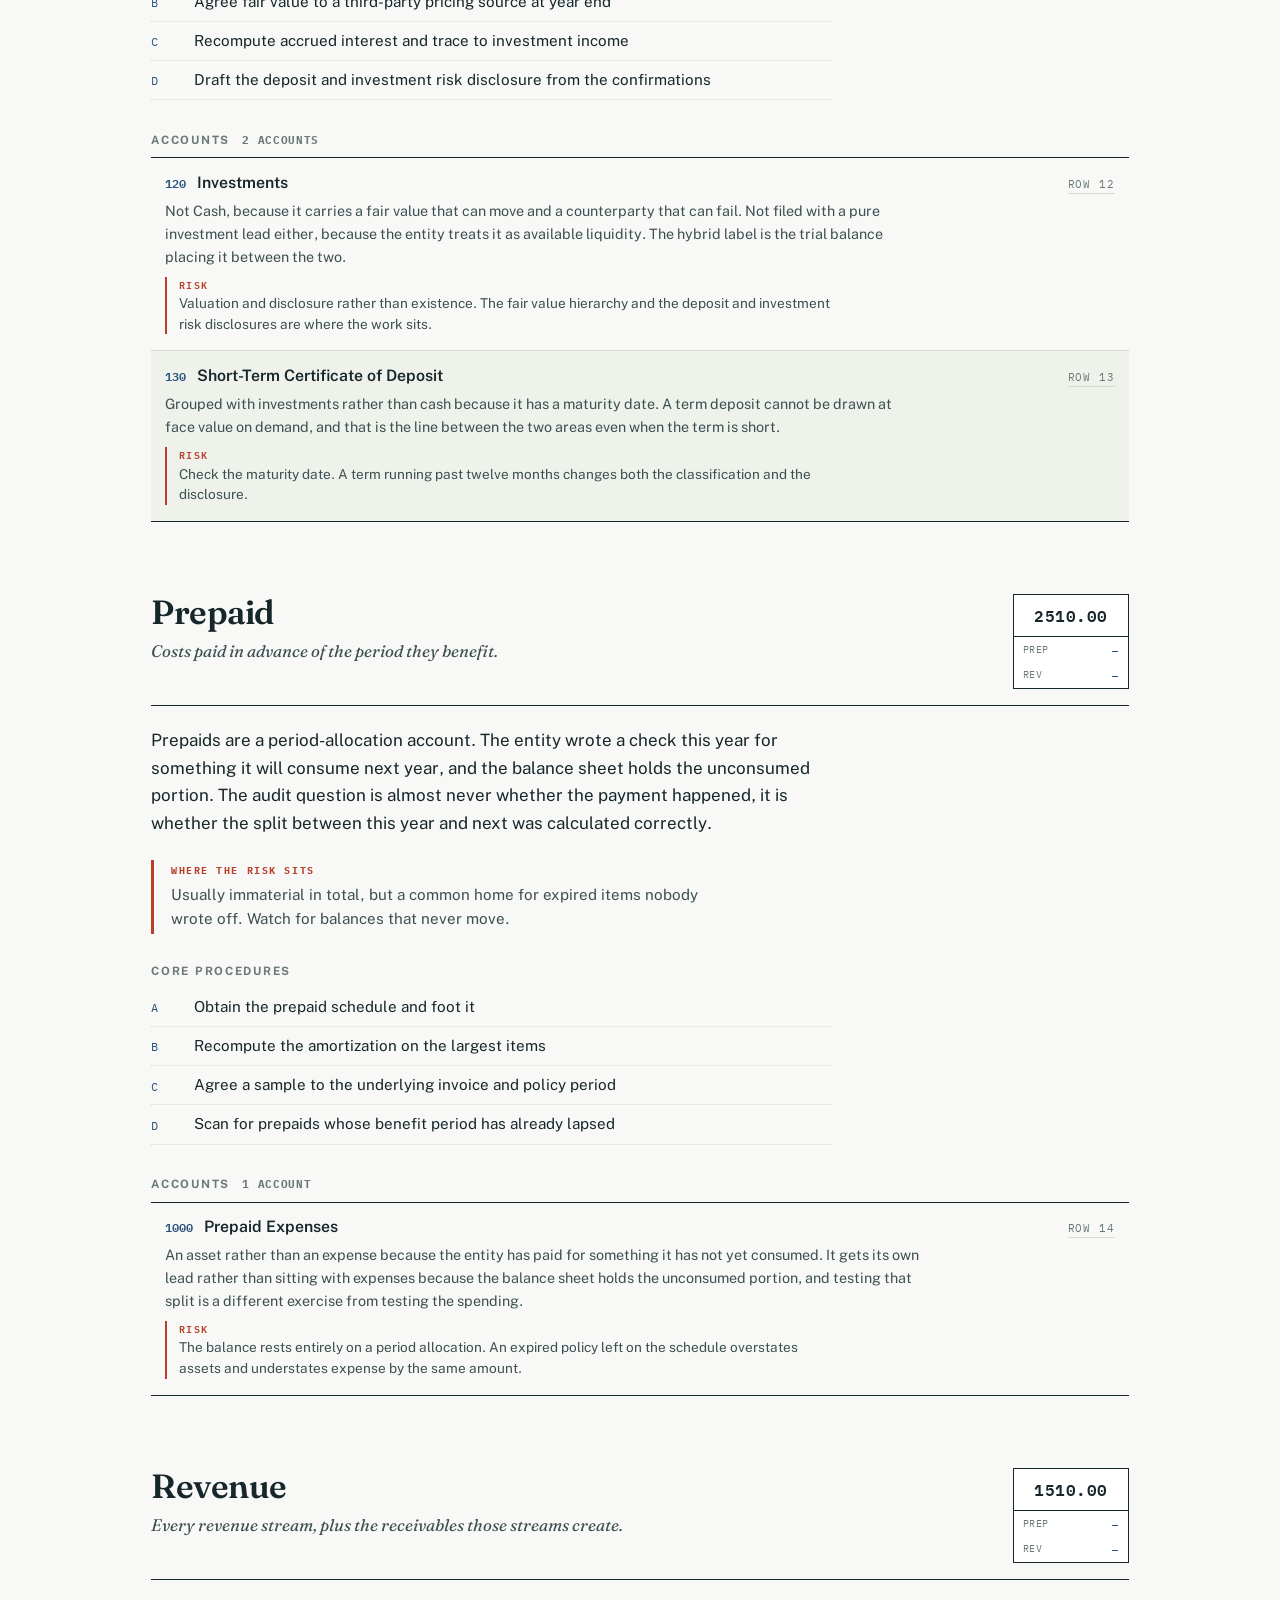
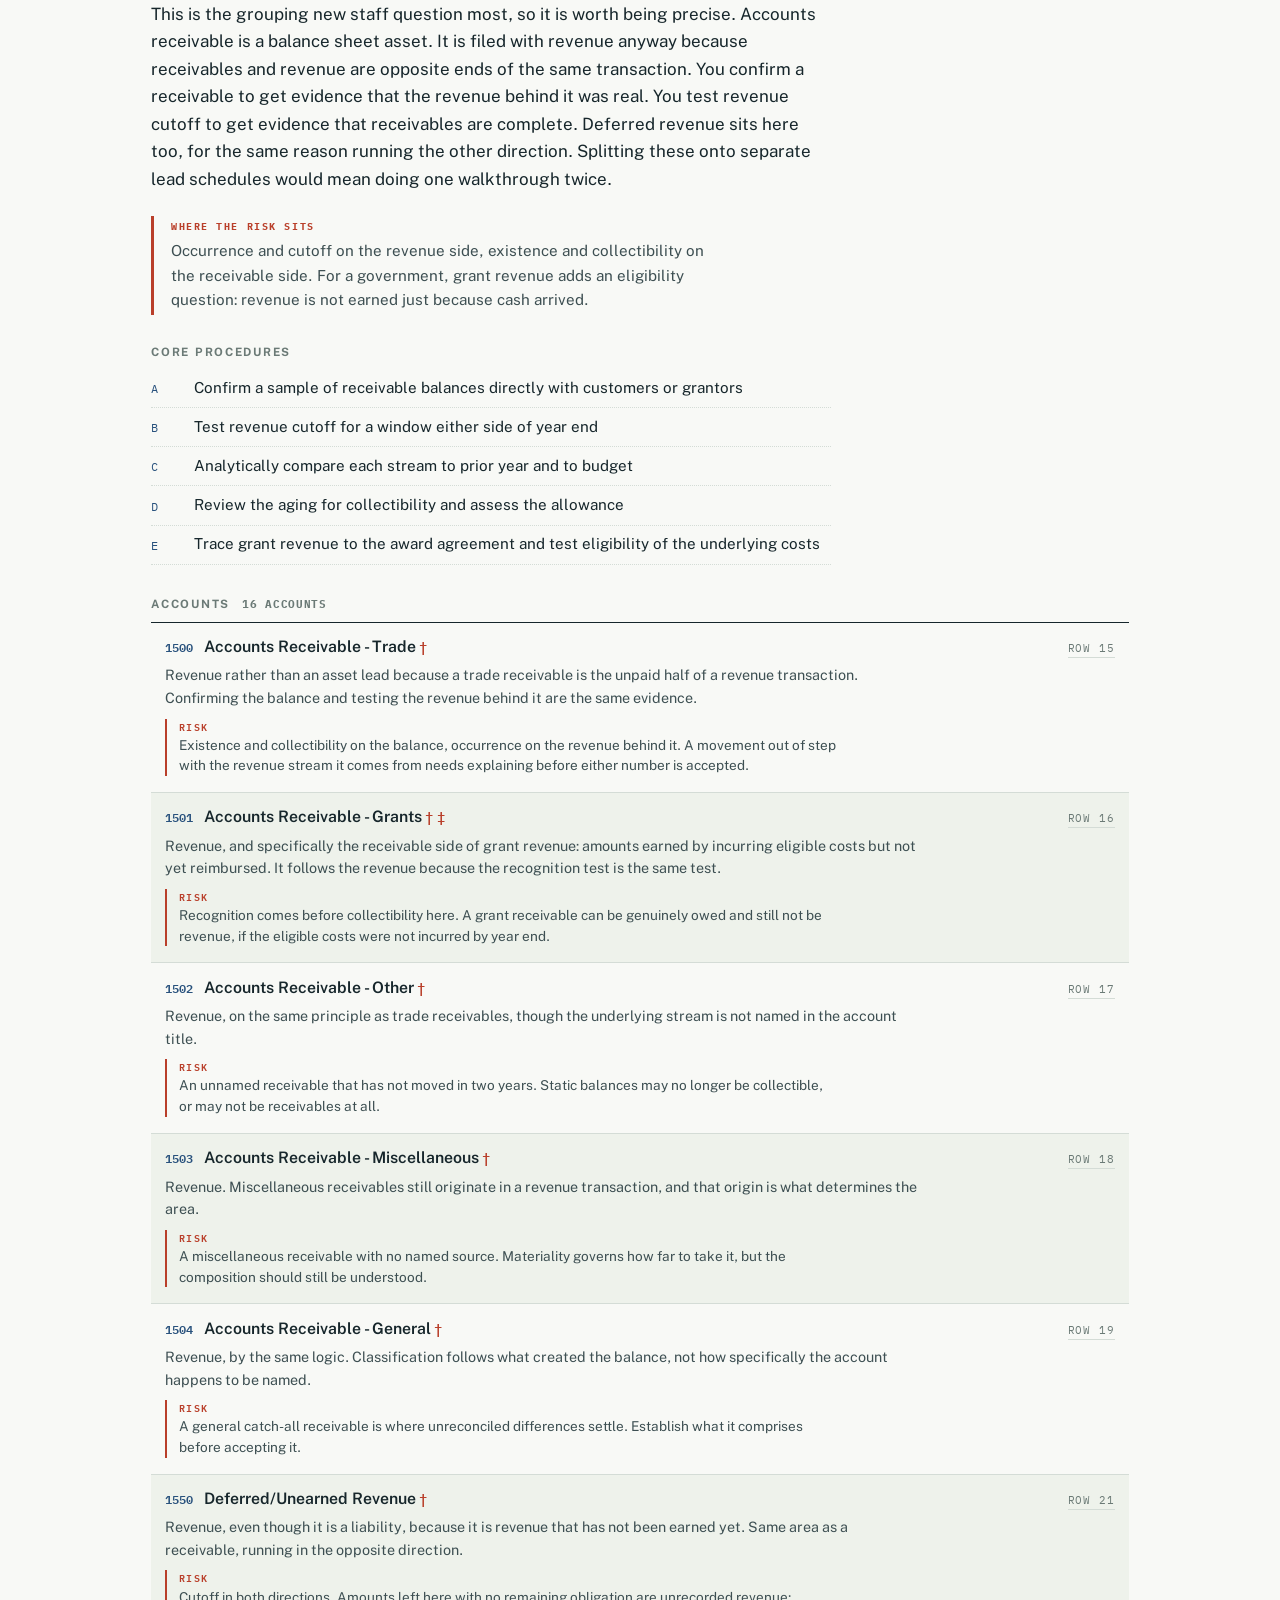
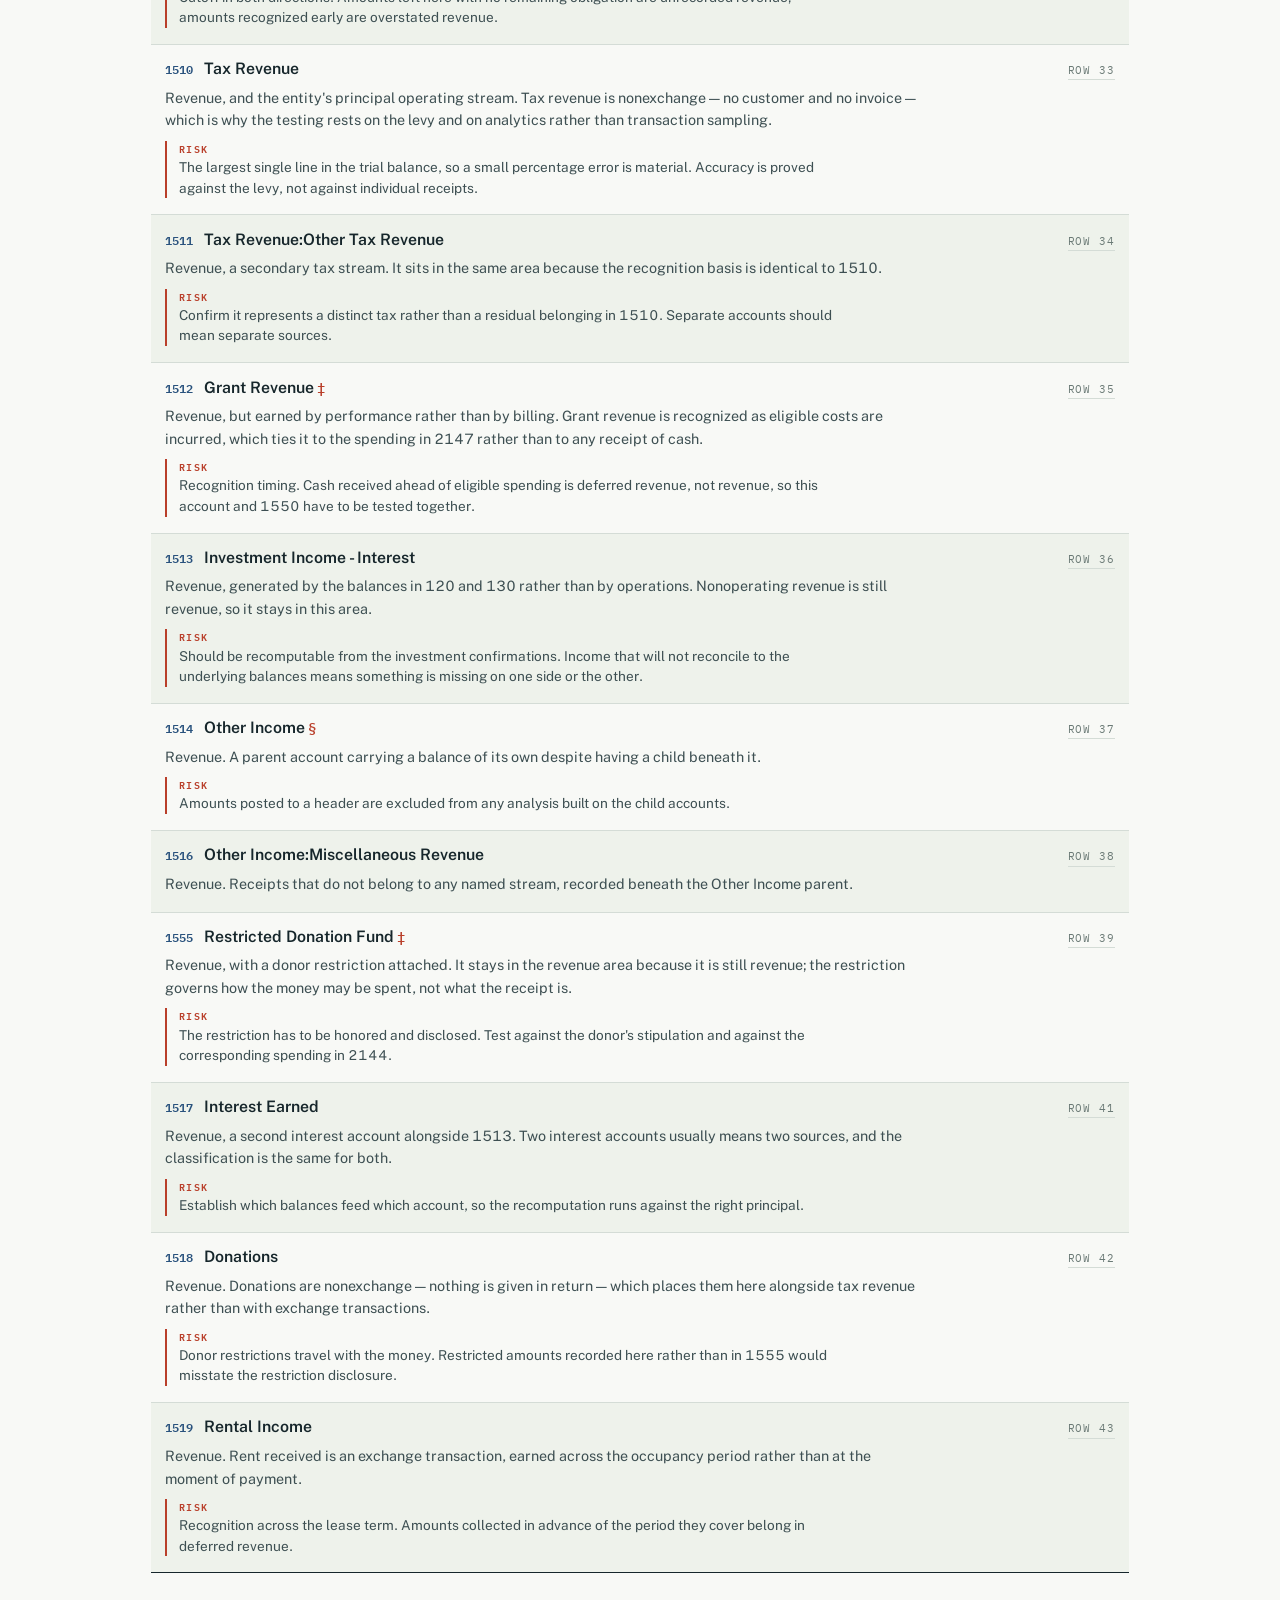
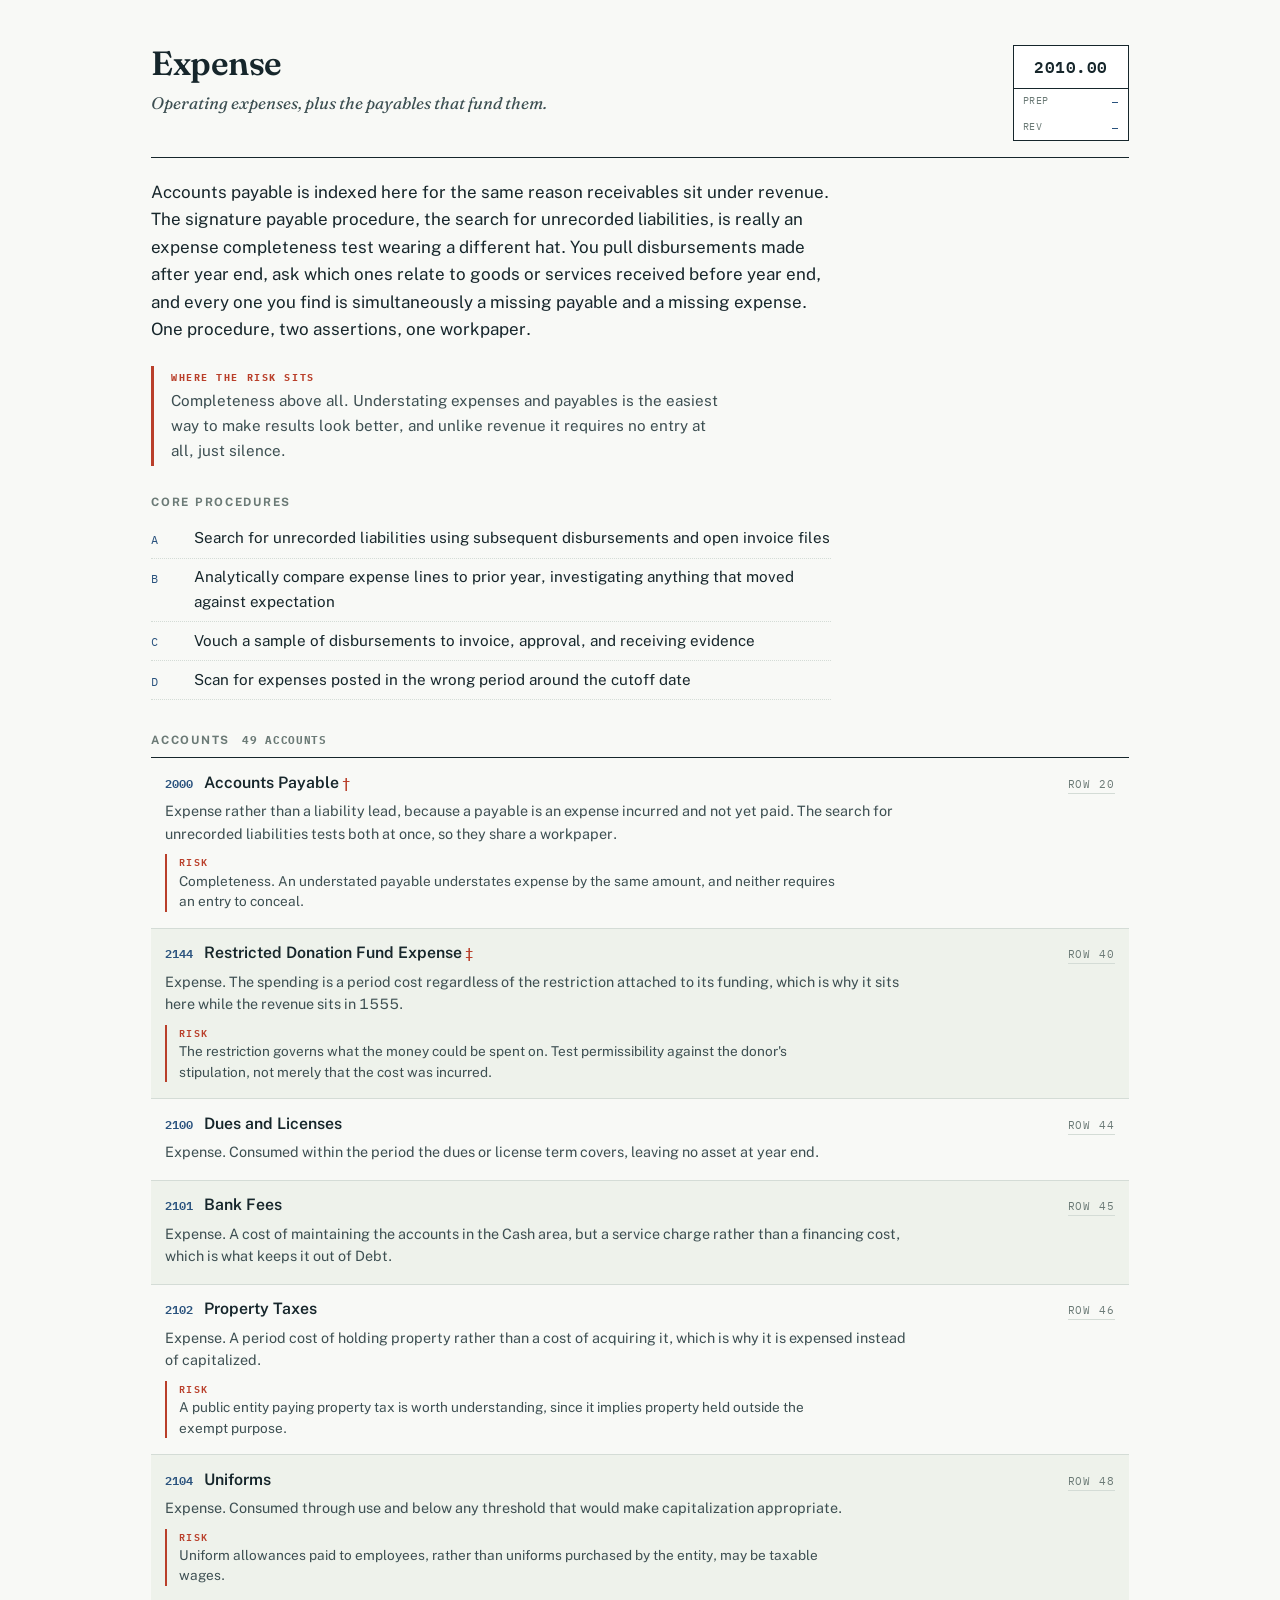
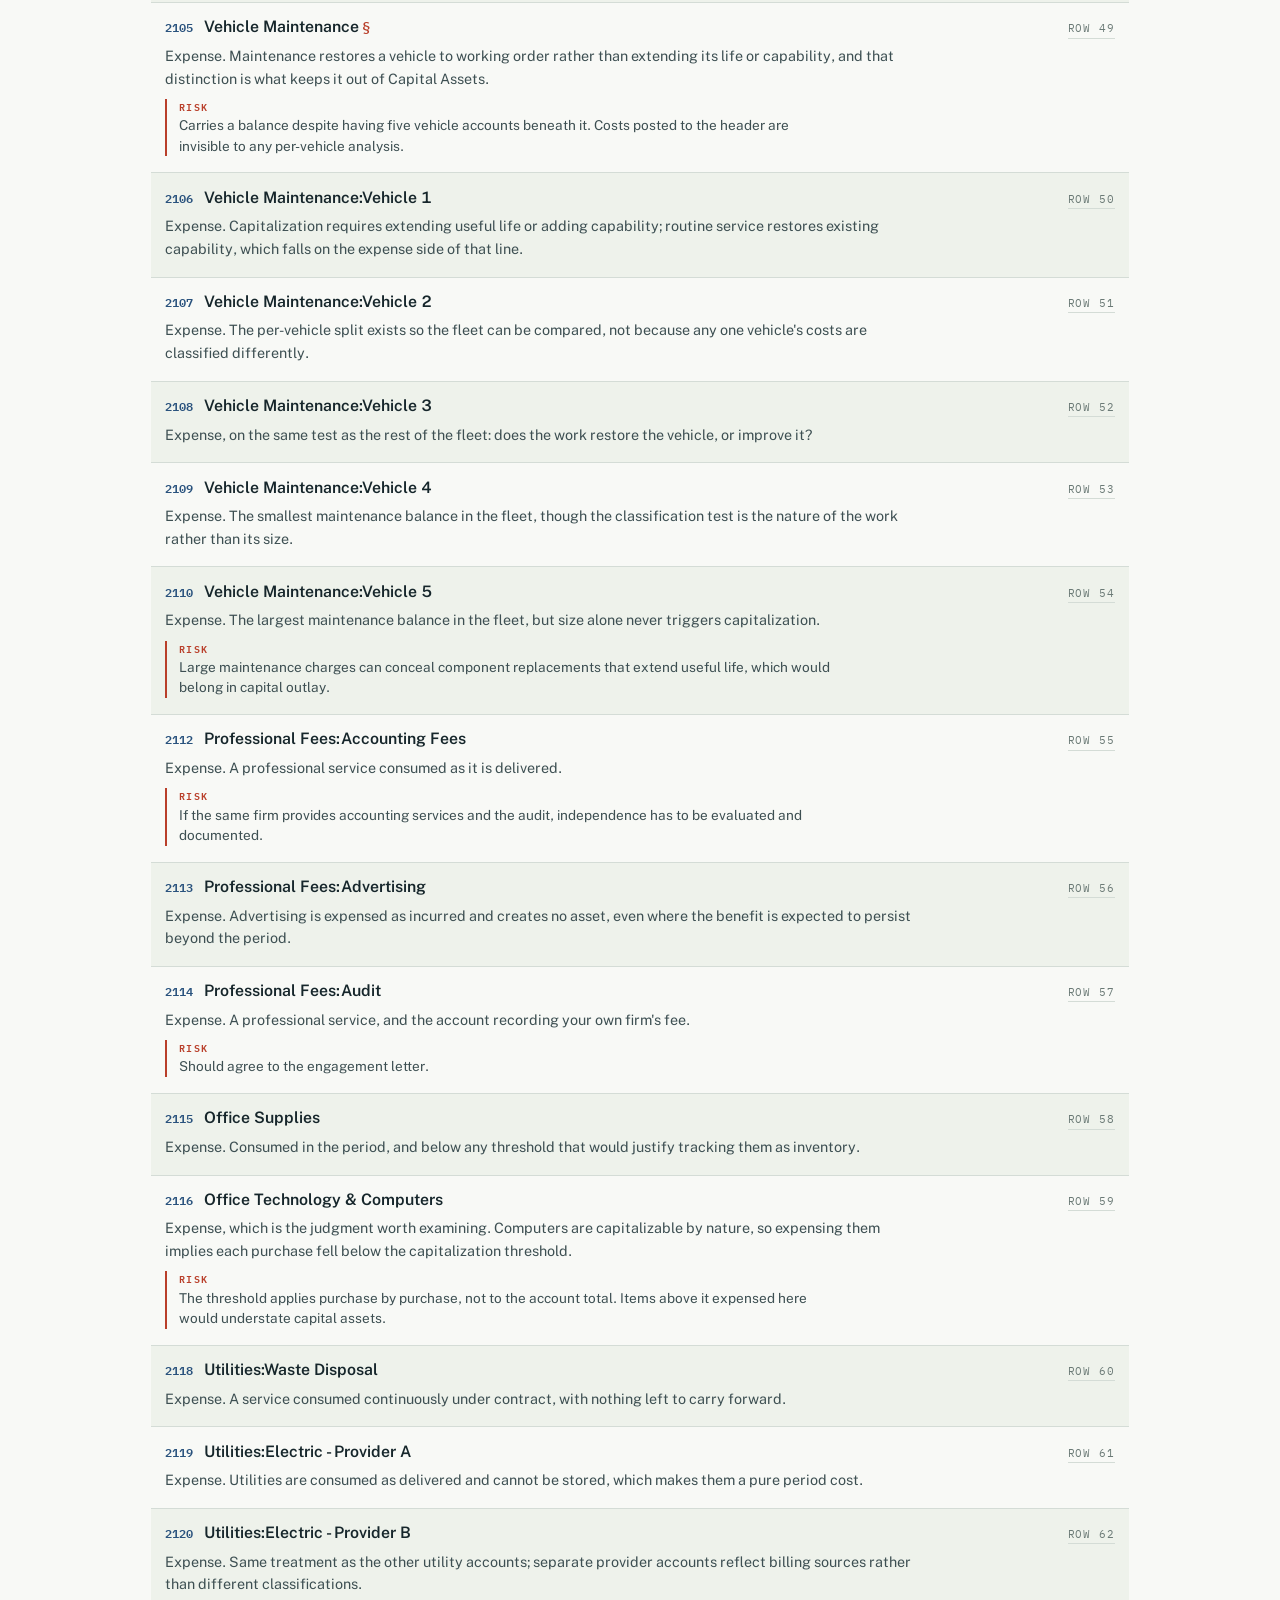
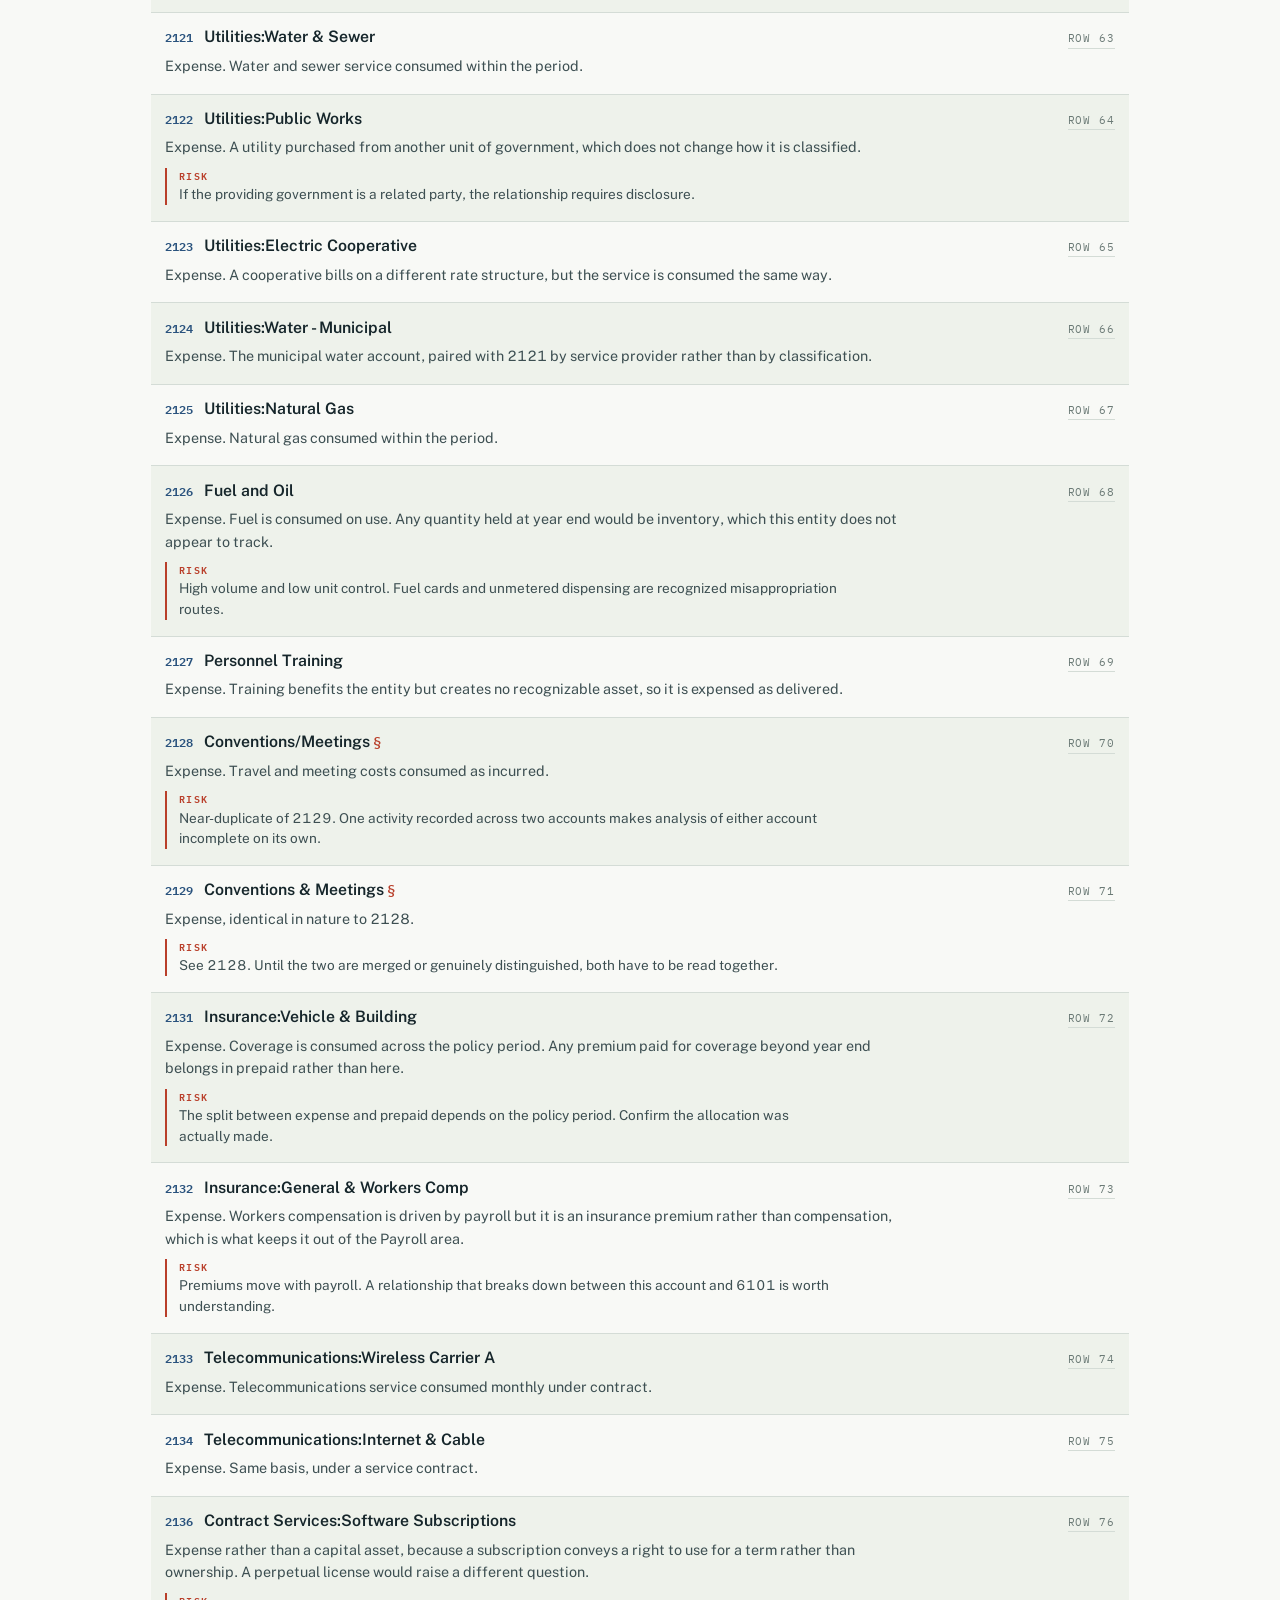
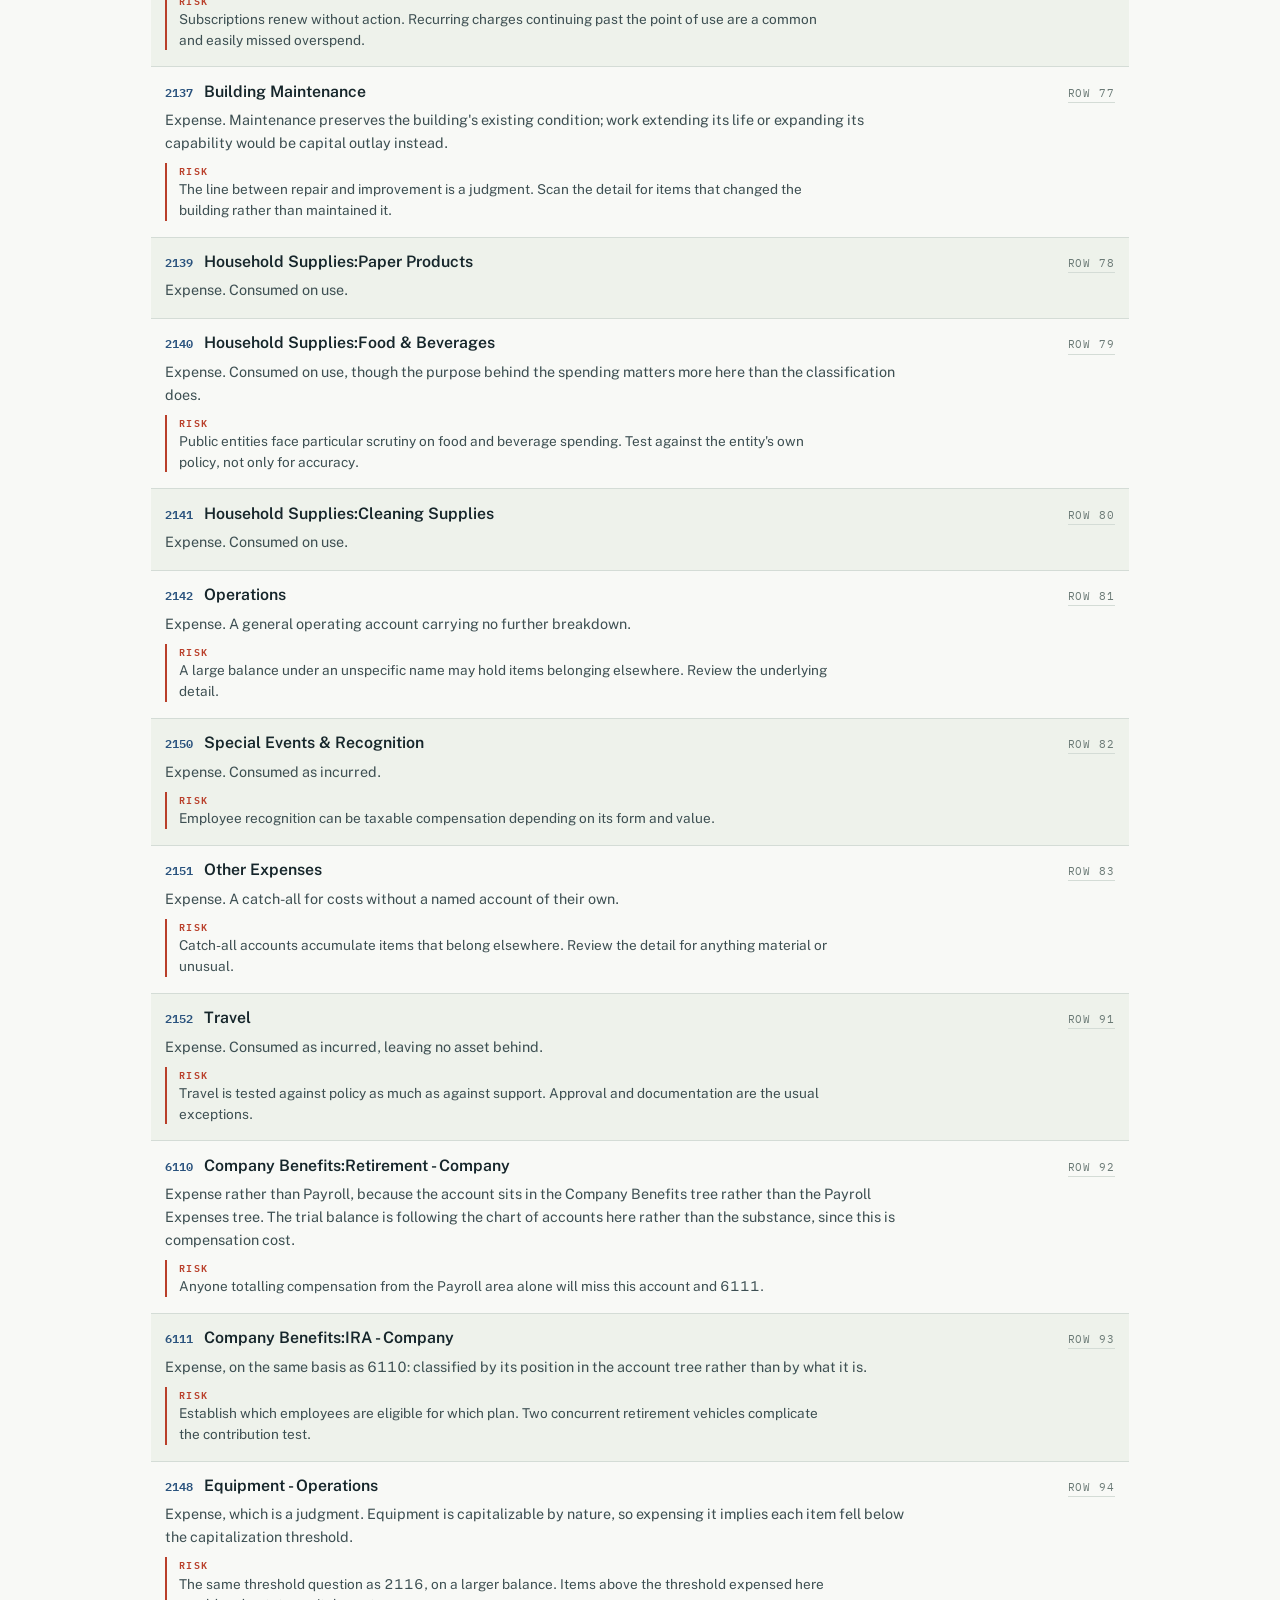
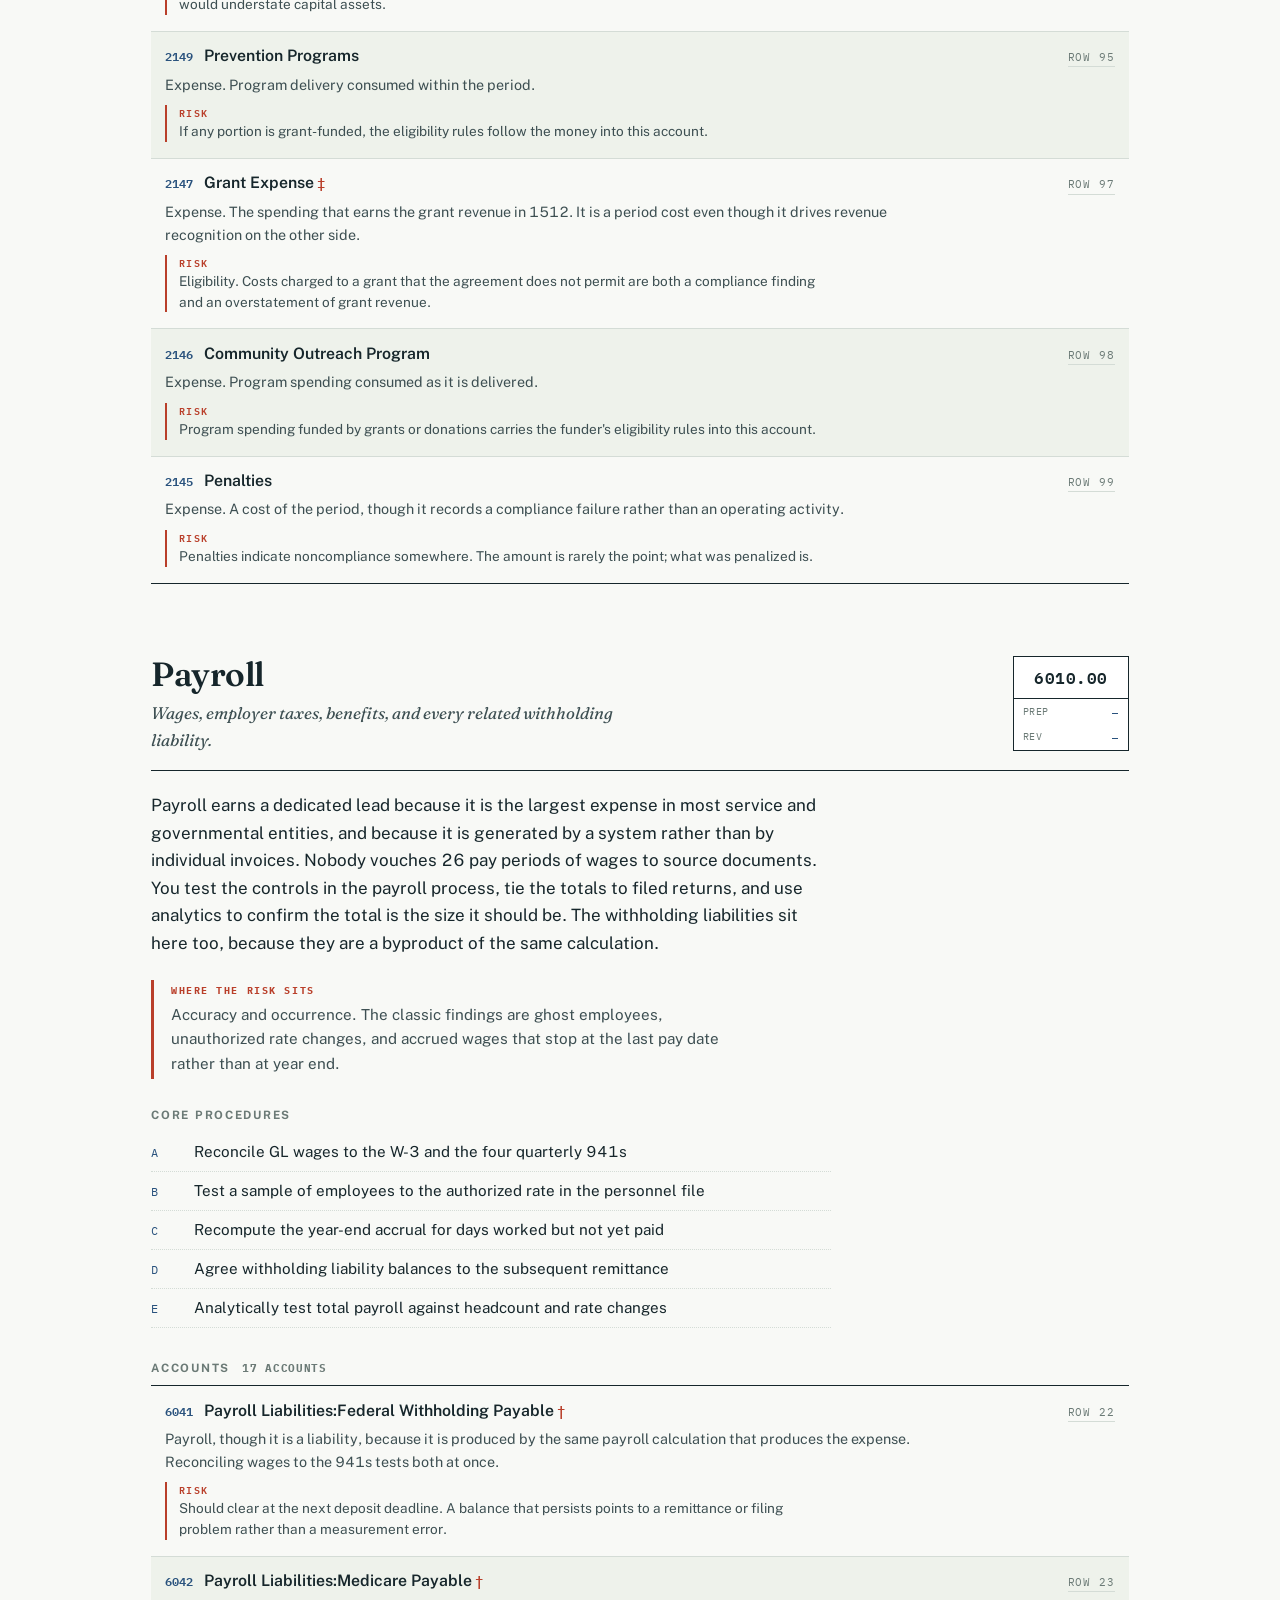
==== commit cd648546: "Add files via upload" ====
--- a/index.html
+++ b/index.html
@@ -3,21 +3,27 @@
 <head>
 <meta charset="utf-8">
 <meta name="viewport" content="width=device-width, initial-scale=1">
-<title>Reading the Trial Balance — New Staff Audit Training</title>
-<meta name="description" content="Why each account on the trial balance is classified where it is.">
+<title>Account Breakdown — New Staff Audit Training</title>
+<meta name="description" content="Why each account on the trial balance is classified where it is, and what it puts at risk.">
 <link rel="preconnect" href="https://fonts.googleapis.com">
 <link rel="preconnect" href="https://fonts.gstatic.com" crossorigin>
 <link href="https://fonts.googleapis.com/css2?family=Fraunces:ital,opsz,wght@0,9..144,400..700;1,9..144,400..600&family=IBM+Plex+Mono:wght@400;500;600&family=Public+Sans:wght@400;500;600;700&display=swap" rel="stylesheet">
 <link rel="stylesheet" href="styles.css">
 </head>
 <body>
-<a class="skip-link" href="#sheet">Skip to the trial balance</a>
+<a class="skip-link" href="#areas">Skip to the lead schedules</a>
 
 <div class="shell">
+
+  <nav class="topnav" aria-label="Sections">
+    <a class="nbtn on" href="index.html">Breakdown</a>
+    <a class="nbtn" href="trial-balance.html">Full trial balance</a>
+    <a class="nbtn" href="quiz.html">Quiz</a>
+  </nav>
 
   <header class="sheet-head">
     <div>
-      <h1 class="entity">Reading the<br>trial balance</h1>
+      <h1 class="entity">Account<br>breakdown</h1>
       <p class="period">Training &middot; Year ended 6/30/2026 &middot; Part 1 of 2</p>
     </div>
     <div class="index-box">
@@ -41,15 +47,15 @@
       accounts land together when one set of procedures gives evidence about all of them.
     </p>
     <p>
-      Each group rolls up to a numbered <b>lead schedule</b>. That number is the index
+      Each area rolls up to a numbered <b>lead schedule</b>. That number is the index
       reference you write in the corner of every workpaper for that area, and it is how a
-      reviewer finds your work six months later. One group below still has no reference
-      assigned, which is itself worth raising.
+      reviewer finds your work six months later.
     </p>
     <p>
-      Every account carries a note explaining <b>why it is classified where it is</b>, and
-      most carry a second note on what the account puts at risk. Row numbers match the
-      workbook, so you can read this beside the file itself.
+      There are no balances on this page on purpose. The question here is <b>why an account
+      belongs where it does</b>, and what it puts at risk &mdash; not what it happens to be
+      worth this year. The <a href="trial-balance.html">full trial balance</a> is one click
+      away whenever you need the figures, and every account below shows its workbook row.
     </p>
   </div>
 
@@ -58,18 +64,15 @@
   <section class="legend">
     <p class="eyebrow">Tickmark legend</p>
     <p class="legend-intro">
-      Auditors annotate in the margin rather than rewriting the schedule. These four marks
-      appear throughout the accounts below.
+      Auditors annotate in the margin rather than rewriting the schedule. These marks
+      appear beside account names throughout.
     </p>
     <ul id="legend"></ul>
   </section>
 
-  <section id="sheet">
+  <section id="areas">
     <div class="controls-bar">
-      <div class="viewswitch" role="group" aria-label="View">
-        <button class="vbtn on" data-view="schedule">By lead schedule</button>
-        <button class="vbtn" data-view="tb">Trial balance order</button>
-      </div>
+      <a class="btn ghost small" href="trial-balance.html">Open the full trial balance</a>
       <div class="searchbox">
         <input type="search" id="q" placeholder="Filter by account name, number, or row"
                autocomplete="off" aria-label="Filter accounts">
@@ -92,11 +95,8 @@
   </section>
 
   <p class="foot-note">
-    Columns match the source workbook: 6/30/2025 adjusted, 6/30/2026 unadjusted, adjusting
-    entries, and 6/30/2026 adjusted. No adjusting entries have been posted, so the
-    unadjusted and adjusted current-year columns are identical. Credits are shown in
-    parentheses. Row numbers refer to rows in the workbook. This is training material built
-    on a fictional entity.
+    Row numbers refer to rows in the source workbook. This is training material built on a
+    fictional entity.
   </p>
 
 </div>
@@ -106,14 +106,7 @@
 (function () {
   "use strict";
 
-  var view = "schedule";
   var query = "";
-
-  var money = function (n) {
-    if (!n) return "\u2014";
-    var s = Math.abs(n).toLocaleString("en-US");
-    return n < 0 ? "(" + s + ")" : s;
-  };
 
   var esc = function (s) {
     return String(s).replace(/[&<>"]/g, function (c) {
@@ -125,17 +118,12 @@
     return s.toLowerCase().replace(/[^a-z0-9]+/g, "-").replace(/^-|-$/g, "");
   }
 
-  var catByKey = {};
-  CATEGORIES.forEach(function (c) { catByKey[c.key] = c; });
-
   /* ---------------- summary ---------------- */
 
-  var totalCY = ACCOUNTS.reduce(function (s, a) { return s + a.cy; }, 0);
   var marked = ACCOUNTS.filter(function (a) { return a.ticks.length; }).length;
   document.getElementById("foots").innerHTML = [
     ["Accounts", ACCOUNTS.length, "each one explained"],
     ["Lead schedules", CATEGORIES.length, "audit areas"],
-    ["Foots to", totalCY === 0 ? "0" : money(totalCY), "debits equal credits"],
     ["Tickmarked", marked, "flagged in the margin"]
   ].map(function (r) {
     return "<div><dt>" + r[0] + "</dt><dd>" + r[1] + "<small>" + r[2] + "</small></dd></div>";
@@ -148,10 +136,8 @@
   }).join("");
 
   document.getElementById("toc").innerHTML = CATEGORIES.map(function (c) {
-    var n = ACCOUNTS.filter(function (a) { return a.cls === c.key; }).length;
     return '<a href="#' + slug(c.key) + '"><span class="nm">' + esc(c.name) +
-           '</span><span class="rf' + (c.lead ? "" : " none") + '">' +
-           (c.lead ? esc(c.lead) : "no ref") + "</span></a>";
+           '</span><span class="rf">' + esc(c.lead) + "</span></a>";
   }).join("");
 
   /* ---------------- filtering ---------------- */
@@ -166,92 +152,36 @@
            (a.lead || "").indexOf(q) > -1;
   }
 
-  /* ---------------- table rendering ---------------- */
-
-  // Header mirrors the workbook: a period row above, a label row below.
-  function thead(showClass) {
-    return "<thead>" +
-      '<tr class="tier">' +
-        '<th colspan="3"></th>' +
-        '<th class="n">6/30/2025</th>' +
-        '<th class="n">6/30/2026</th>' +
-        '<th class="n"></th>' +
-        '<th class="n">6/30/2026</th>' +
-        '<th class="n"></th>' +
-        "<th></th>" +
-      "</tr>" +
-      "<tr>" +
-        "<th>Row</th><th>Acct#</th><th>Account</th>" +
-        '<th class="n">Adjusted</th>' +
-        '<th class="n">Unadjusted</th>' +
-        '<th class="n">AJEs</th>' +
-        '<th class="n">Adjusted</th>' +
-        '<th class="n">Change</th>' +
-        "<th>" + (showClass ? "Classification" : "Lead") + "</th>" +
-      "</tr></thead>";
-  }
-
-  function cell(n) {
-    var cls = "num" + (n < 0 ? " neg" : !n ? " zero" : "");
-    return '<td class="' + cls + '">' + money(n) + "</td>";
-  }
-
-  function rows(list, showClass) {
-    var out = "";
-    list.forEach(function (a, i) {
-      var bar = i % 2 === 1 ? " bar" : "";
-      var marks = a.ticks.map(function (k) {
-        return '<span class="tick" title="' + esc(TICKS[k].label) + '">' + TICKS[k].mark + "</span>";
-      }).join("");
-
-      var last = showClass
-        ? '<td class="cl"><a href="#' + slug(a.cls) + '">' + esc(a.cls) + "</a></td>"
-        : '<td class="no">' + (a.lead ? esc(a.lead) : "") + "</td>";
-
-      out += '<tr class="acct has-note' + bar + '">' +
-             '<td class="rw">' + a.row + "</td>" +
-             '<td class="no">' + a.acct + "</td>" +
-             '<td class="nm">' + esc(a.name) + marks + "</td>" +
-             cell(a.py) + cell(a.un) + cell(a.aje) + cell(a.cy) + cell(a.cy - a.py) +
-             last + "</tr>";
-
-      out += '<tr class="note' + bar + '"><td colspan="2"></td><td colspan="7">' +
-             '<div class="txt">' + esc(a.why) + "</div>" +
-             (a.risk ? '<div class="rk"><b>Risk</b>' + esc(a.risk) + "</div>" : "") +
-             "</td></tr>";
-    });
-    return out;
-  }
-
-  function totalRow(list, cols) {
-    var t = function (f) { return list.reduce(function (s, a) { return s + a[f]; }, 0); };
-    return "<tfoot><tr><td></td><td></td><td>Total</td>" +
-           '<td class="num">' + money(t("py")) + "</td>" +
-           '<td class="num">' + money(t("un")) + "</td>" +
-           '<td class="num">' + money(t("aje")) + "</td>" +
-           '<td class="num">' + money(t("cy")) + "</td>" +
-           '<td class="num">' + money(t("cy") - t("py")) + "</td>" +
-           "<td></td></tr></tfoot>";
-  }
-
-  function table(list, showClass) {
-    return '<div class="ledger-wrap"><table class="ledger">' + thead(showClass) +
-           "<tbody>" + rows(list, showClass) + "</tbody>" +
-           totalRow(list) + "</table></div>";
-  }
-
-  /* ---------------- views ---------------- */
+  /* ---------------- account entries ---------------- */
+
+  // No table here. Without balances there is nothing to align in columns,
+  // and a stacked entry reads properly on a phone.
+  function entry(a, i) {
+    var marks = a.ticks.map(function (k) {
+      return '<span class="tick" title="' + esc(TICKS[k].label) + '">' + TICKS[k].mark + "</span>";
+    }).join("");
+
+    var h = '<article class="ac' + (i % 2 === 1 ? " bar" : "") + '">';
+    h += '<div class="ac-head">';
+    h += '<span class="ac-no">' + a.acct + "</span>";
+    h += '<h4 class="ac-nm">' + esc(a.name) + marks + "</h4>";
+    h += '<a class="ac-row" href="trial-balance.html#r' + a.row +
+         '" title="See this account in the trial balance">row ' + a.row + "</a>";
+    h += "</div>";
+    h += '<p class="ac-why">' + esc(a.why) + "</p>";
+    if (a.risk) {
+      h += '<p class="ac-risk"><b>Risk</b>' + esc(a.risk) + "</p>";
+    }
+    return h + "</article>";
+  }
 
   function indexBox(c) {
-    var ref = c.lead
-      ? '<span class="ref">' + esc(c.lead) + "</span>"
-      : '<span class="ref none">NO REF</span>';
-    return '<div class="index-box">' + ref +
+    return '<div class="index-box"><span class="ref">' + esc(c.lead) + "</span>" +
            '<span class="by">Prep <b>&mdash;</b></span>' +
            '<span class="by">Rev <b>&mdash;</b></span></div>';
   }
 
-  function renderSchedules() {
+  function render() {
     var shown = 0;
     var html = CATEGORIES.map(function (c) {
       var list = ACCOUNTS.filter(function (a) { return a.cls === c.key && matches(a); });
@@ -275,55 +205,20 @@
 
       h += '<h3 class="sub">Accounts <span class="rowcount">&nbsp;' + list.length +
            (list.length === 1 ? " account" : " accounts") + "</span></h3>";
-      h += table(list, false);
+      h += '<div class="aclist">' + list.map(entry).join("") + "</div>";
       return h + "</section>";
     }).join("");
 
-    return { html: html, count: shown };
-  }
-
-  function renderTB() {
-    var list = ACCOUNTS.filter(matches);
-    var h = '<section class="lead">';
-    h += '<div class="lead-head"><div>';
-    h += '<h2 class="section-title">Trial balance</h2>';
-    h += '<p class="tagline">Every account in workbook order, with the area each one ' +
-         "belongs to in the final column.</p>";
-    h += "</div>" + '<div class="index-box"><span class="ref">TB</span>' +
-         '<span class="by">Rows <b>10&ndash;102</b></span>' +
-         '<span class="by">Acct <b>93</b></span></div>' + "</div>";
-    h += list.length ? table(list, true) : "";
-    return { html: h + "</section>", count: list.length };
-  }
-
-  function render() {
-    var r = view === "tb" ? renderTB() : renderSchedules();
-    var box = document.getElementById("leads");
-
-    box.innerHTML = r.count
-      ? r.html
+    document.getElementById("leads").innerHTML = shown
+      ? html
       : '<p class="empty">No account matches &ldquo;' + esc(query) +
         "&rdquo;. Try an account number, part of a name, or a workbook row number.</p>";
 
     document.getElementById("hits").textContent =
-      query ? r.count + (r.count === 1 ? " account" : " accounts") : "";
-
-    document.getElementById("toc").style.display =
-      (view === "schedule" && !query) ? "" : "none";
-  }
-
-  /* ---------------- wiring ---------------- */
-
-  Array.prototype.forEach.call(document.querySelectorAll(".vbtn"), function (b) {
-    b.addEventListener("click", function () {
-      Array.prototype.forEach.call(document.querySelectorAll(".vbtn"), function (x) {
-        x.classList.remove("on");
-      });
-      b.classList.add("on");
-      view = b.getAttribute("data-view");
-      render();
-    });
-  });
+      query ? shown + (shown === 1 ? " account" : " accounts") : "";
+
+    document.getElementById("toc").style.display = query ? "none" : "";
+  }
 
   var qEl = document.getElementById("q");
   var timer;
--- a/styles.css
+++ b/styles.css
@@ -362,7 +362,7 @@
   width: 100%;
   border-collapse: collapse;
   font-size: 0.9rem;
-  min-width: 900px;
+  min-width: 960px;
 }
 
 table.ledger thead th {
@@ -398,7 +398,6 @@
   vertical-align: top;
   border-bottom: 1px solid var(--rule-soft);
 }
-table.ledger tr.acct.has-note td { border-bottom: 0; padding-bottom: 0.22rem; }
 
 table.ledger td.num {
   font-family: var(--mono);
@@ -436,37 +435,6 @@
   cursor: help;
 }
 
-/* Annotation block: why it is classified here, then what it puts at risk. */
-tr.note td {
-  border-bottom: 1px solid var(--rule);
-  padding: 0 0.6rem 0.75rem;
-}
-tr.note .txt {
-  font-size: 0.855rem;
-  line-height: 1.55;
-  color: var(--ink-soft);
-  max-width: 82ch;
-}
-tr.note .rk {
-  margin-top: 0.4rem;
-  font-size: 0.82rem;
-  line-height: 1.5;
-  color: var(--ink-soft);
-  max-width: 82ch;
-  border-left: 2px solid var(--pencil);
-  padding-left: 0.7rem;
-}
-tr.note .rk b {
-  font-family: var(--mono);
-  font-size: 0.6rem;
-  letter-spacing: 0.15em;
-  text-transform: uppercase;
-  color: var(--pencil);
-  display: block;
-  margin-bottom: 0.1rem;
-  font-weight: 600;
-}
-
 tfoot td {
   font-family: var(--mono);
   font-size: 0.8rem;
@@ -484,6 +452,141 @@
   color: var(--muted);
   letter-spacing: 0.06em;
 }
+
+/* ---------------- Top navigation ---------------- */
+
+.topnav {
+  display: flex;
+  gap: 0;
+  border-bottom: 1px solid var(--rule);
+  padding-top: 1.6rem;
+  margin-bottom: -1.2rem;
+}
+.nbtn {
+  font-family: var(--body);
+  font-size: 0.82rem;
+  font-weight: 600;
+  letter-spacing: 0.01em;
+  padding: 0.55rem 1rem;
+  color: var(--muted);
+  text-decoration: none;
+  border-bottom: 2px solid transparent;
+  margin-bottom: -1px;
+  transition: color 0.14s ease, border-color 0.14s ease;
+}
+.nbtn:first-child { padding-left: 0; }
+.nbtn:hover { color: var(--ink); }
+.nbtn.on {
+  color: var(--ink);
+  border-bottom-color: var(--pencil);
+}
+
+/* ---------------- Account entries (breakdown page) ---------------- */
+
+.aclist {
+  border-top: 1.5px solid var(--ink);
+  border-bottom: 1.5px solid var(--ink);
+}
+
+.ac {
+  padding: 0.9rem 0.85rem 1rem;
+  border-bottom: 1px solid var(--rule);
+}
+.ac:last-child { border-bottom: 0; }
+.ac.bar { background: var(--greenbar); }
+
+.ac-head {
+  display: flex;
+  align-items: baseline;
+  gap: 0.7rem;
+  margin-bottom: 0.4rem;
+  flex-wrap: wrap;
+}
+.ac-no {
+  font-family: var(--mono);
+  font-size: 0.76rem;
+  color: var(--signoff);
+  font-weight: 600;
+  flex: none;
+}
+.ac-nm {
+  font-family: var(--body);
+  font-size: 0.99rem;
+  font-weight: 600;
+  line-height: 1.3;
+  margin: 0;
+  flex: 1;
+  min-width: 12rem;
+}
+.ac-row {
+  font-family: var(--mono);
+  font-size: 0.66rem;
+  letter-spacing: 0.09em;
+  text-transform: uppercase;
+  color: var(--muted);
+  text-decoration: none;
+  border-bottom: 1px solid var(--rule);
+  flex: none;
+  white-space: nowrap;
+}
+.ac-row:hover { color: var(--pencil); border-bottom-color: var(--pencil); }
+
+.ac-why {
+  margin: 0;
+  font-size: 0.895rem;
+  line-height: 1.58;
+  color: var(--ink-soft);
+  max-width: 84ch;
+}
+.ac-risk {
+  margin: 0.55rem 0 0;
+  font-size: 0.85rem;
+  line-height: 1.52;
+  color: var(--ink-soft);
+  max-width: 84ch;
+  border-left: 2px solid var(--pencil);
+  padding-left: 0.75rem;
+}
+.ac-risk b {
+  font-family: var(--mono);
+  font-size: 0.6rem;
+  letter-spacing: 0.15em;
+  text-transform: uppercase;
+  color: var(--pencil);
+  display: block;
+  margin-bottom: 0.1rem;
+  font-weight: 600;
+}
+
+/* ---------------- Grouped rows on the trial balance page ---------------- */
+
+tr.grp td {
+  font-family: var(--mono);
+  font-size: 0.66rem;
+  letter-spacing: 0.14em;
+  text-transform: uppercase;
+  font-weight: 600;
+  color: var(--ink);
+  background: var(--paper);
+  padding: 1.1rem 0.6rem 0.4rem;
+  border-bottom: 1px solid var(--ink);
+}
+tr.grp .grp-ref { color: var(--pencil); margin-left: 0.7rem; letter-spacing: 0.1em; }
+
+tr.tot td {
+  font-family: var(--mono);
+  font-size: 0.76rem;
+  font-weight: 600;
+  padding: 0.5rem 0.6rem;
+  border-top: 1px solid var(--ink);
+  border-bottom: 0;
+  background: var(--paper);
+}
+tr.tot td.num { text-align: right; }
+
+tr.flash td { background: #FBF0C9; transition: background 1.4s ease 0.8s; }
+
+.btn.small { font-size: 0.82rem; padding: 0.5rem 0.95rem; }
 
 /* ---------------- View switch and filter ---------------- */
 
